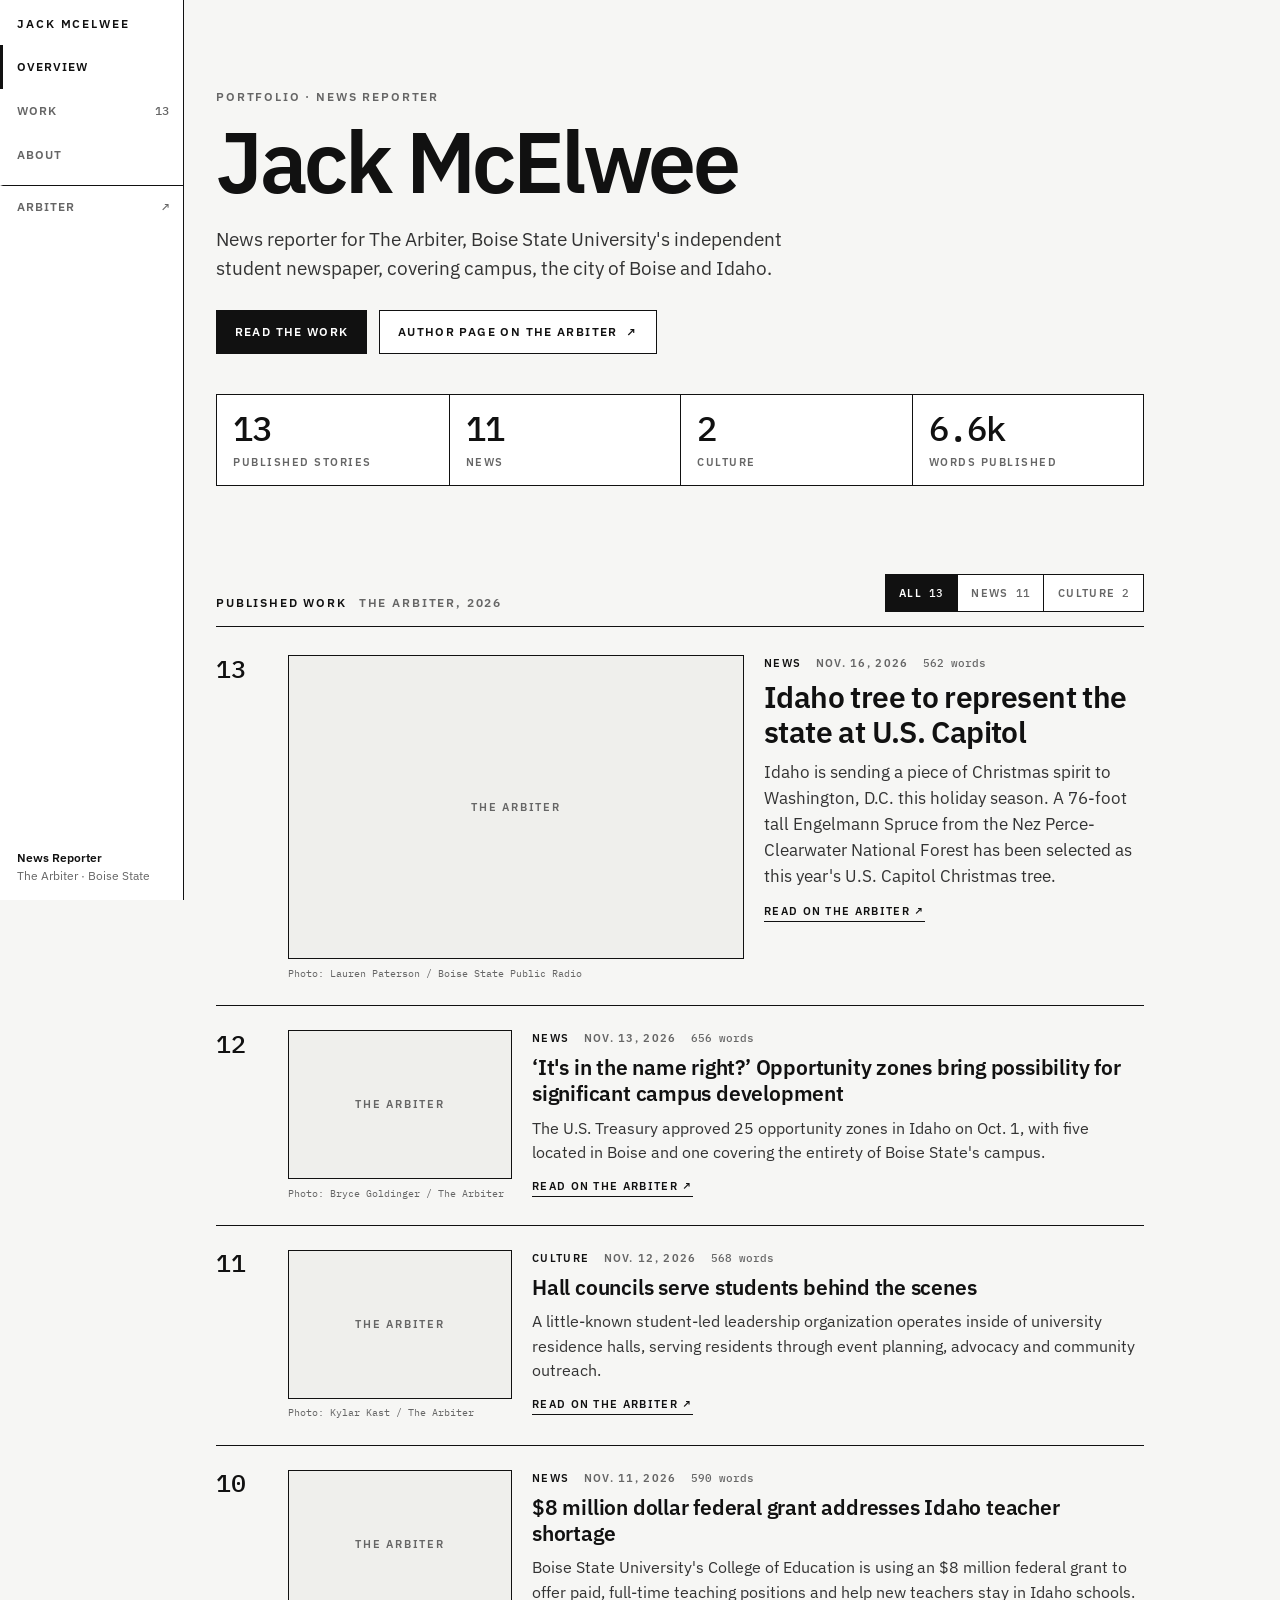
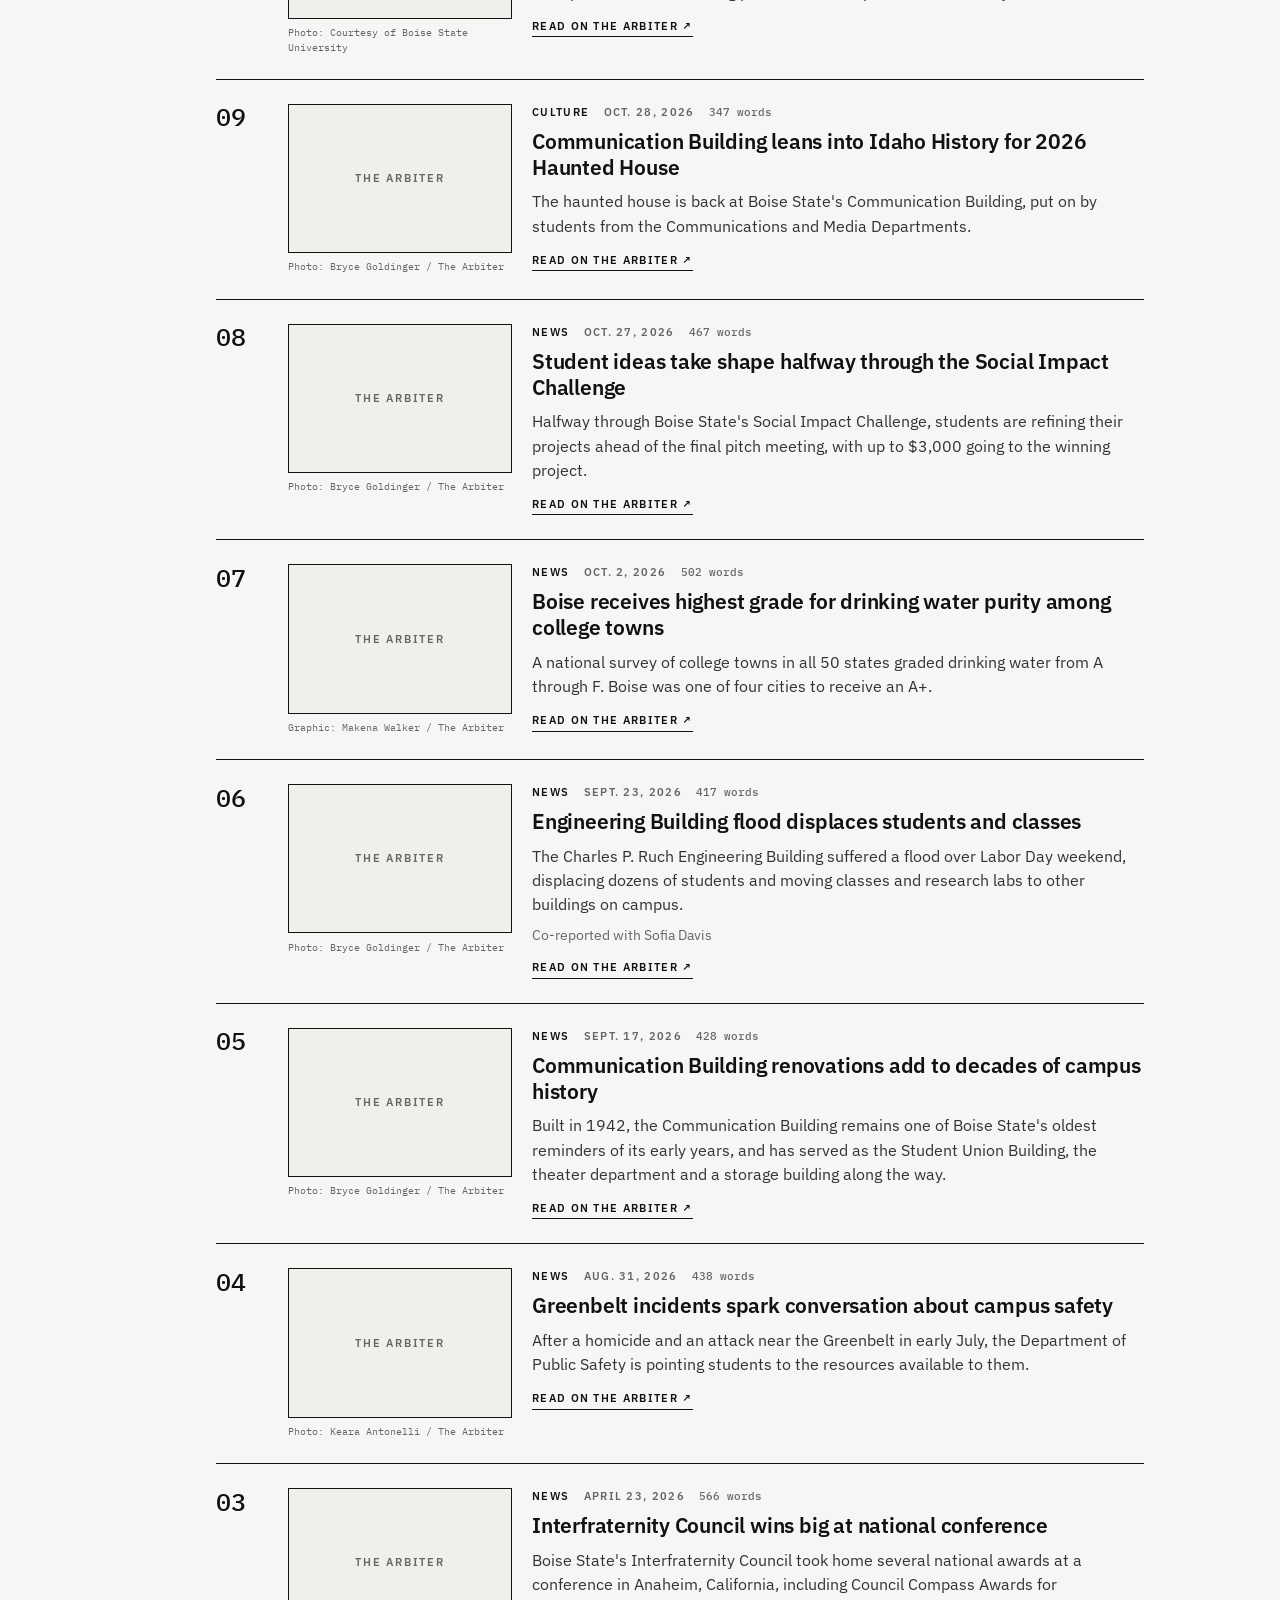
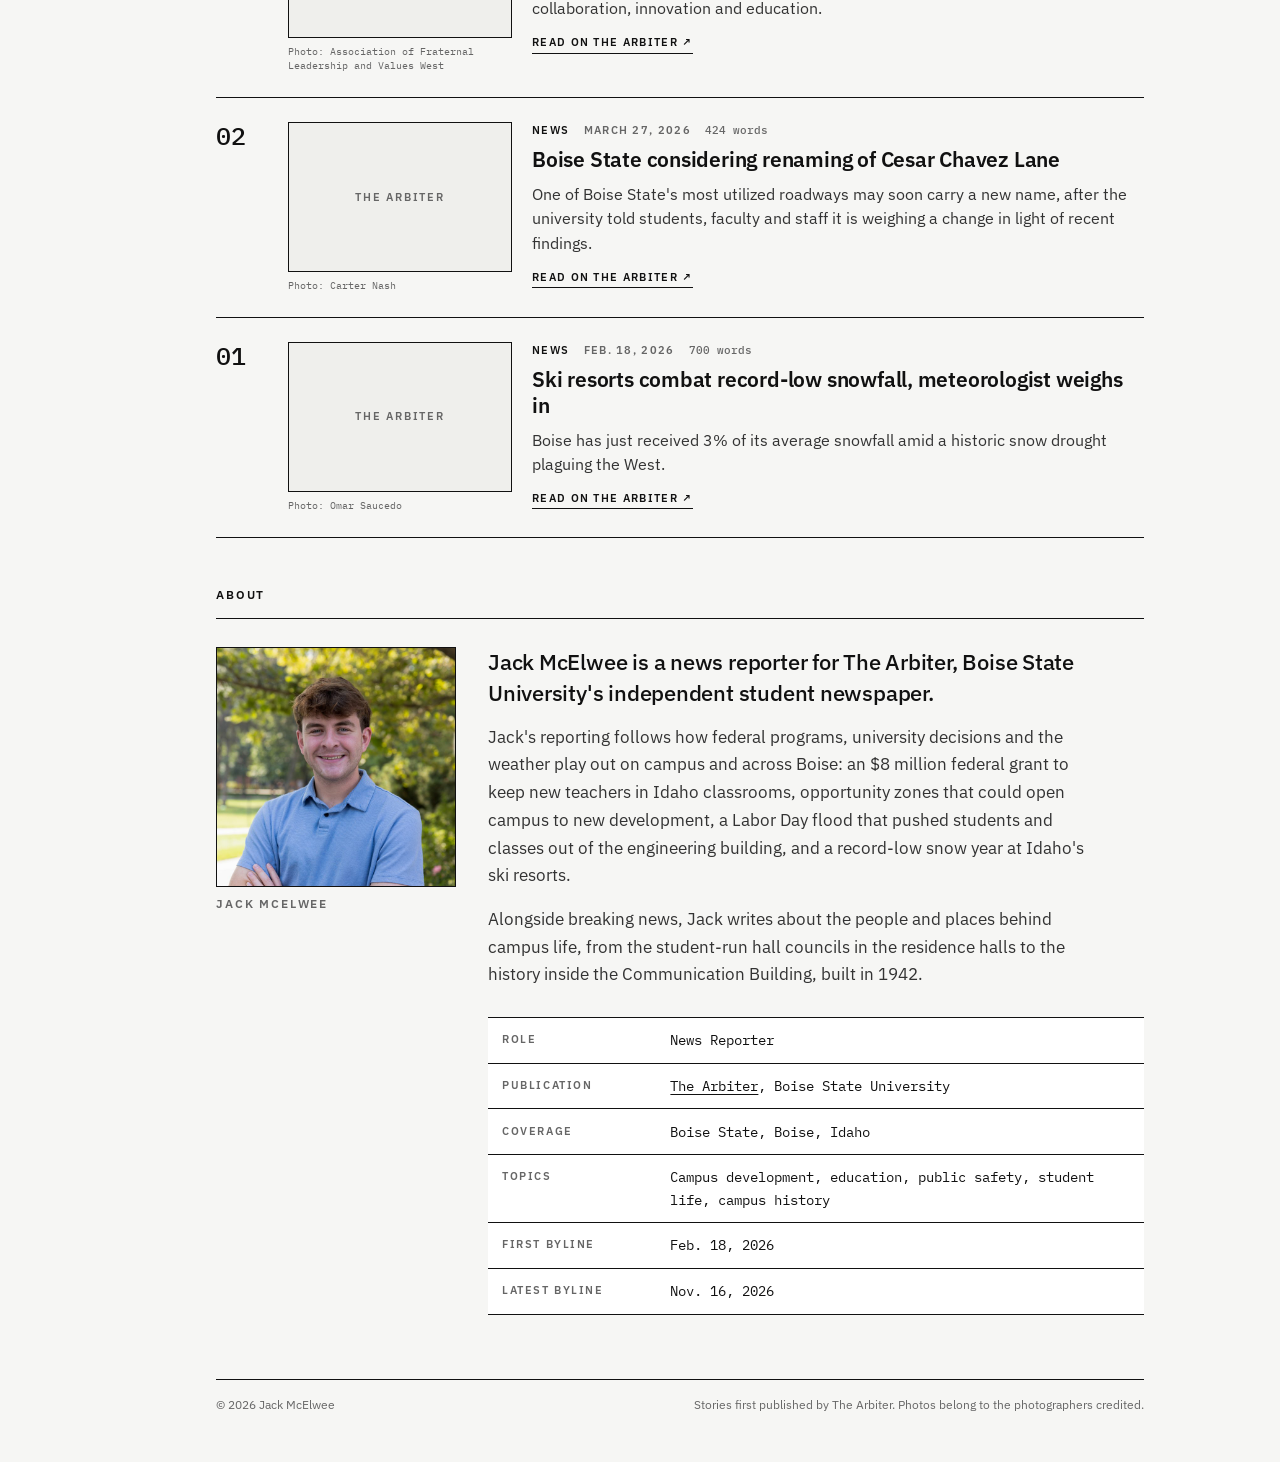
==== index.html @ 26e549e7 "Writing portfolio for Jack McElwee, styled after the budget app's Index theme" ====
<!doctype html>
<html lang="en">
  <head>
    <meta charset="utf-8" />
    <meta name="viewport" content="width=device-width, initial-scale=1, viewport-fit=cover" />
    <title>Jack McElwee · News Reporter</title>
    <meta
      name="description"
      content="Portfolio of Jack McElwee, news reporter for The Arbiter, Boise State University's independent student newspaper."
    />
    <meta name="theme-color" content="#f6f6f4" />
    <meta property="og:type" content="profile" />
    <meta property="og:title" content="Jack McElwee · News Reporter" />
    <meta
      property="og:description"
      content="Reporting on Boise State, the city of Boise and Idaho for The Arbiter."
    />
    <meta
      property="og:image"
      content="https://mrodhansen.github.io/jack-mcelwee-portfolio/assets/jack-mcelwee.jpg"
    />
    <meta name="twitter:card" content="summary" />
    <link
      rel="icon"
      href="data:image/svg+xml,%3Csvg xmlns='http://www.w3.org/2000/svg' viewBox='0 0 32 32'%3E%3Crect width='32' height='32' fill='%23111'/%3E%3Ctext x='16' y='21' font-family='monospace' font-size='13' font-weight='700' fill='%23fff' text-anchor='middle'%3EJM%3C/text%3E%3C/svg%3E"
    />
    <link rel="preconnect" href="https://fonts.googleapis.com" />
    <link rel="preconnect" href="https://fonts.gstatic.com" crossorigin />
    <link rel="preconnect" href="https://i0.wp.com" />
    <link
      href="https://fonts.googleapis.com/css2?family=IBM+Plex+Mono:wght@400;500;600&family=IBM+Plex+Sans:wght@400;500;600;700&display=swap"
      rel="stylesheet"
    />
    <style>
      :root {
        --paper: #f6f6f4;
        --surface: #ffffff;
        --surface-2: #efefec;
        --ink: #111111;
        --ink-soft: #333333;
        --muted: #666666;
        --line: #111111;
        --sans: 'IBM Plex Sans', 'Segoe UI', system-ui, sans-serif;
        --mono: 'IBM Plex Mono', ui-monospace, Menlo, monospace;
        --rail: 11.5rem;
        --phone-rail: calc(2.75rem + env(safe-area-inset-left, 0px));
        color-scheme: light;
      }

      *,
      *::before,
      *::after {
        box-sizing: border-box;
      }

      html {
        scroll-behavior: smooth;
        -webkit-text-size-adjust: 100%;
      }

      @media (prefers-reduced-motion: reduce) {
        html {
          scroll-behavior: auto;
        }
      }

      body {
        margin: 0;
        background: var(--paper);
        color: var(--ink);
        font-family: var(--sans);
        font-size: 1rem;
        line-height: 1.55;
        -webkit-font-smoothing: antialiased;
      }

      a {
        color: inherit;
      }

      img {
        display: block;
        max-width: 100%;
      }

      :focus-visible {
        outline: 2px solid var(--ink);
        outline-offset: 3px;
      }

      .sr-only {
        position: absolute;
        width: 1px;
        height: 1px;
        overflow: hidden;
        clip: rect(0 0 0 0);
        white-space: nowrap;
      }

      .skip {
        position: absolute;
        top: 0;
        left: -999px;
        z-index: 20;
        padding: 0.6rem 0.9rem;
        background: var(--ink);
        color: #fff;
        font-size: 0.72rem;
        font-weight: 600;
        letter-spacing: 0.12em;
        text-transform: uppercase;
      }

      .skip:focus {
        top: 0.5rem;
        left: 0.5rem;
      }

      /* Small uppercase captions: the Index theme's names-as-captions voice. */
      .label {
        margin: 0;
        font-size: 0.72rem;
        font-weight: 600;
        letter-spacing: 0.16em;
        text-transform: uppercase;
      }

      .muted {
        color: var(--muted);
      }

      /* Frame: white side rail with a hard rule, paper-colored page. */
      .frame {
        display: grid;
        grid-template-columns: var(--rail) minmax(0, 1fr);
        min-height: 100vh;
      }

      .rail {
        position: sticky;
        top: 0;
        display: flex;
        flex-direction: column;
        height: 100vh;
        overflow: auto;
        border-right: 1px solid var(--line);
        background: var(--surface);
        padding: 1rem 0;
      }

      .mark {
        padding: 0 0.9rem 0.8rem calc(0.9rem + 3px);
        font-size: 0.72rem;
        font-weight: 600;
        letter-spacing: 0.16em;
        line-height: 1.4;
        text-decoration: none;
        text-transform: uppercase;
      }

      .nav {
        display: flex;
        flex-direction: column;
      }

      .nav a {
        display: flex;
        align-items: center;
        justify-content: space-between;
        gap: 0.5rem;
        min-height: 2.75rem;
        border-left: 3px solid transparent;
        padding: 0 0.9rem;
        color: var(--muted);
        font-size: 0.72rem;
        font-weight: 600;
        letter-spacing: 0.08em;
        text-decoration: none;
        text-transform: uppercase;
      }

      .nav a:hover {
        color: var(--ink);
      }

      .nav a[aria-current] {
        border-left-color: var(--ink);
        color: var(--ink);
      }

      .nav .n {
        font-family: var(--mono);
        font-weight: 500;
        letter-spacing: 0;
      }

      .nav .out {
        margin-top: 0.5rem;
        border-top: 1px solid var(--line);
      }

      .rail-foot {
        margin: auto 0 0;
        padding: 0.8rem 0.9rem 0 calc(0.9rem + 3px);
        color: var(--muted);
        font-size: 0.75rem;
        line-height: 1.45;
      }

      .rail-foot strong {
        display: block;
        color: var(--ink);
        font-weight: 600;
      }

      .main {
        width: min(62rem, 100%);
        padding: 2.5rem 2rem 3rem;
      }

      /* Overview */
      .hero {
        padding-bottom: 2.5rem;
      }

      .hero h1 {
        margin: 0.9rem 0 0;
        font-size: clamp(2.9rem, 7.2vw, 5.4rem);
        font-weight: 600;
        letter-spacing: -0.04em;
        line-height: 0.95;
      }

      .lede {
        max-width: 38rem;
        margin: 1.4rem 0 0;
        color: var(--ink-soft);
        font-size: 1.2rem;
        line-height: 1.5;
      }

      .actions {
        display: flex;
        flex-wrap: wrap;
        gap: 0.75rem;
        margin-top: 1.75rem;
      }

      .btn {
        display: inline-flex;
        align-items: center;
        gap: 0.5rem;
        min-height: 2.75rem;
        border: 1px solid var(--ink);
        background: var(--surface);
        padding: 0 1.1rem;
        font-size: 0.72rem;
        font-weight: 600;
        letter-spacing: 0.12em;
        text-decoration: none;
        text-transform: uppercase;
      }

      .btn:hover {
        background: var(--ink);
        color: #fff;
      }

      .btn-solid {
        background: var(--ink);
        color: #fff;
      }

      .btn-solid:hover {
        background: var(--ink-soft);
      }

      /* Numbers first, names as captions. */
      .stats {
        display: grid;
        grid-template-columns: repeat(4, minmax(0, 1fr));
        margin: 2.5rem 0 0;
        border: 1px solid var(--line);
        background: var(--surface);
      }

      .stat {
        display: flex;
        flex-direction: column-reverse;
        justify-content: flex-end;
        border-left: 1px solid var(--line);
        padding: 1rem 1rem 0.9rem;
      }

      .stat:first-child {
        border-left: 0;
      }

      .stat dd {
        margin: 0;
        font-family: var(--mono);
        font-size: 2.1rem;
        font-weight: 500;
        letter-spacing: -0.02em;
        line-height: 1.1;
      }

      .stat dt {
        margin-top: 0.35rem;
        color: var(--muted);
        font-size: 0.68rem;
        font-weight: 600;
        letter-spacing: 0.14em;
        text-transform: uppercase;
      }

      /* Sections */
      .section {
        padding-top: 3rem;
        scroll-margin-top: 1rem;
      }

      .section-head {
        display: flex;
        flex-wrap: wrap;
        align-items: flex-end;
        justify-content: space-between;
        gap: 1rem;
        border-bottom: 1px solid var(--line);
        padding-bottom: 0.9rem;
      }

      .section-head h2 {
        display: flex;
        align-items: baseline;
        gap: 0.75rem;
        margin: 0;
      }

      .section-head .big {
        font-family: var(--mono);
        font-size: 1.55rem;
        font-weight: 500;
        letter-spacing: -0.02em;
        line-height: 1;
      }

      .filters {
        display: flex;
        border: 1px solid var(--line);
        background: var(--surface);
      }

      .filters button {
        display: inline-flex;
        align-items: center;
        gap: 0.45rem;
        min-height: 2.25rem;
        border: 0;
        border-left: 1px solid var(--line);
        background: transparent;
        color: var(--muted);
        cursor: pointer;
        padding: 0 0.85rem;
        font: inherit;
        font-size: 0.68rem;
        font-weight: 600;
        letter-spacing: 0.12em;
        text-transform: uppercase;
      }

      .filters button:first-child {
        border-left: 0;
      }

      .filters button:hover {
        color: var(--ink);
      }

      .filters button[aria-pressed='true'] {
        background: var(--ink);
        color: #fff;
      }

      .filters .n {
        font-family: var(--mono);
        font-weight: 500;
        letter-spacing: 0;
      }

      /* Stories */
      .stories {
        margin: 0;
        padding: 0;
        list-style: none;
      }

      .story {
        position: relative;
        display: grid;
        grid-template-columns: 3.25rem 14rem minmax(0, 1fr);
        gap: 1.25rem;
        border-bottom: 1px solid var(--line);
        padding: 1.5rem 0;
      }

      .story[hidden] {
        display: none;
      }

      .story:has(a:focus-visible) {
        outline: 2px solid var(--ink);
        outline-offset: 4px;
      }

      .story-no {
        padding-top: 0.1rem;
        font-family: var(--mono);
        font-size: 1.55rem;
        font-weight: 500;
        letter-spacing: -0.02em;
        line-height: 1;
      }

      .story-media {
        margin: 0;
      }

      .story-img {
        position: relative;
        aspect-ratio: 3 / 2;
        overflow: hidden;
        border: 1px solid var(--line);
        background: var(--surface-2);
      }

      .story-img img {
        width: 100%;
        height: 100%;
        object-fit: cover;
        filter: grayscale(1);
        transition: filter 0.25s ease;
      }

      .story:hover .story-img img,
      .story:focus-within .story-img img {
        filter: none;
      }

      @media (hover: none) {
        .story-img img {
          filter: none;
        }
      }

      .story-img.broken img {
        display: none;
      }

      .story-img.broken::after {
        content: 'The Arbiter';
        position: absolute;
        inset: 0;
        display: grid;
        place-items: center;
        color: var(--muted);
        font-size: 0.68rem;
        font-weight: 600;
        letter-spacing: 0.16em;
        text-transform: uppercase;
      }

      .credit {
        margin-top: 0.45rem;
        color: var(--muted);
        font-family: var(--mono);
        font-size: 0.64rem;
        line-height: 1.4;
      }

      .meta {
        display: flex;
        flex-wrap: wrap;
        gap: 0.3rem 0.9rem;
        margin: 0;
        color: var(--muted);
        font-size: 0.68rem;
        font-weight: 600;
        letter-spacing: 0.12em;
        text-transform: uppercase;
      }

      .meta .sec {
        color: var(--ink);
      }

      .meta .words {
        font-family: var(--mono);
        font-weight: 500;
        letter-spacing: 0;
        text-transform: none;
      }

      .story h3 {
        margin: 0.5rem 0 0;
        font-size: 1.3rem;
        font-weight: 600;
        letter-spacing: -0.01em;
        line-height: 1.25;
      }

      .story h3 a {
        text-decoration: none;
      }

      .story h3 a:focus-visible {
        outline: none;
      }

      /* The headline link covers the whole row so the full story is clickable. */
      .story h3 a::after {
        content: '';
        position: absolute;
        inset: 0;
      }

      .story:hover h3 a {
        text-decoration: underline;
        text-decoration-thickness: 1px;
        text-underline-offset: 0.18em;
      }

      .dek {
        margin: 0.55rem 0 0;
        color: var(--ink-soft);
        font-size: 0.98rem;
        line-height: 1.55;
      }

      .with {
        margin: 0.5rem 0 0;
        color: var(--muted);
        font-size: 0.85rem;
      }

      .cta {
        display: inline-block;
        margin-top: 0.85rem;
        border-bottom: 1px solid var(--ink);
        padding-bottom: 0.1rem;
        font-size: 0.68rem;
        font-weight: 600;
        letter-spacing: 0.12em;
        text-transform: uppercase;
      }

      .story.lead {
        grid-template-columns: 3.25rem minmax(0, 1.2fr) minmax(0, 1fr);
        padding-top: 1.75rem;
      }

      .story.lead h3 {
        font-size: 1.9rem;
        letter-spacing: -0.02em;
        line-height: 1.15;
      }

      .story.lead .dek {
        font-size: 1.05rem;
      }

      /* About */
      .about {
        display: grid;
        grid-template-columns: 15rem minmax(0, 1fr);
        gap: 2rem;
        padding-top: 1.75rem;
      }

      .portrait {
        align-self: start;
        margin: 0;
      }

      .portrait img {
        width: 100%;
        height: auto;
        aspect-ratio: 1;
        object-fit: cover;
        border: 1px solid var(--line);
        background: var(--surface-2);
      }

      .portrait figcaption {
        margin-top: 0.5rem;
      }

      .bio p {
        max-width: 38rem;
        margin: 0 0 1rem;
        color: var(--ink-soft);
        font-size: 1.05rem;
        line-height: 1.65;
      }

      .bio p:first-child {
        color: var(--ink);
        font-size: 1.35rem;
        font-weight: 500;
        letter-spacing: -0.01em;
        line-height: 1.4;
      }

      .facts {
        margin: 1.75rem 0 0;
        border-top: 1px solid var(--line);
        background: var(--surface);
      }

      .facts div {
        display: grid;
        grid-template-columns: 9.5rem minmax(0, 1fr);
        gap: 1rem;
        border-bottom: 1px solid var(--line);
        padding: 0.7rem 0.9rem;
      }

      .facts dt {
        color: var(--muted);
        font-size: 0.68rem;
        font-weight: 600;
        letter-spacing: 0.14em;
        line-height: 1.9;
        text-transform: uppercase;
      }

      .facts dd {
        margin: 0;
        font-family: var(--mono);
        font-size: 0.9rem;
      }

      .facts a {
        text-underline-offset: 0.18em;
      }

      .foot {
        display: flex;
        flex-wrap: wrap;
        justify-content: space-between;
        gap: 0.5rem 1.5rem;
        margin-top: 4rem;
        border-top: 1px solid var(--line);
        padding-top: 1rem;
        color: var(--muted);
        font-size: 0.75rem;
      }

      .foot p {
        margin: 0;
      }

      @media (max-width: 1023px) and (min-width: 768px) {
        .story {
          grid-template-columns: 2.75rem 11rem minmax(0, 1fr);
        }

        .story.lead {
          grid-template-columns: 2.75rem minmax(0, 1fr) minmax(0, 1fr);
        }

        .story.lead h3 {
          font-size: 1.55rem;
        }

        .about {
          grid-template-columns: 12rem minmax(0, 1fr);
        }
      }

      /* Phone: the rail becomes a thin fixed strip with sideways tabs. */
      @media (max-width: 767px) {
        .frame {
          display: block;
        }

        .rail {
          position: fixed;
          top: 0;
          bottom: 0;
          left: 0;
          z-index: 10;
          width: var(--phone-rail);
          height: auto;
          padding: env(safe-area-inset-top, 0px) 0 0 env(safe-area-inset-left, 0px);
        }

        .mark,
        .rail-foot,
        .nav .n {
          display: none;
        }

        .nav {
          height: 100%;
        }

        .nav a {
          flex: 1;
          justify-content: center;
          min-height: 0;
          border-left: 0;
          padding: 0;
          font-size: 0.62rem;
          letter-spacing: 0.12em;
          writing-mode: vertical-rl;
        }

        .nav a[aria-current] {
          background: var(--ink);
          color: #fff;
        }

        .nav .out {
          margin-top: 0;
        }

        .main {
          width: auto;
          margin-left: var(--phone-rail);
          padding: 1.5rem 1rem 2.5rem;
        }

        .lede {
          font-size: 1.08rem;
        }

        .stats {
          grid-template-columns: repeat(2, minmax(0, 1fr));
        }

        .stat:nth-child(3) {
          border-left: 0;
        }

        .stat:nth-child(n + 3) {
          border-top: 1px solid var(--line);
        }

        .stat dd {
          font-size: 1.7rem;
        }

        .story,
        .story.lead {
          grid-template-columns: 2rem minmax(0, 1fr);
          gap: 0.9rem 0.75rem;
        }

        .story-no {
          grid-row: 1 / span 2;
          font-size: 1.1rem;
        }

        .story-media,
        .story-body {
          grid-column: 2;
        }

        .story.lead h3 {
          font-size: 1.45rem;
        }

        .about {
          grid-template-columns: minmax(0, 1fr);
          gap: 1.5rem;
        }

        .portrait {
          max-width: 14rem;
        }

        .bio p:first-child {
          font-size: 1.2rem;
        }

        .facts div {
          grid-template-columns: minmax(0, 1fr);
          gap: 0.1rem;
        }
      }
    </style>
  </head>
  <body>
    <a class="skip" href="#work">Skip to stories</a>
    <div class="frame">
      <aside class="rail">
        <a class="mark" href="#top">Jack McElwee</a>
        <nav class="nav" aria-label="Sections">
          <a href="#top">Overview</a>
          <a href="#work">Work <span class="n">13</span></a>
          <a href="#about">About</a>
          <a
            class="out"
            href="https://www.arbiteronline.com/author/jackmcelwee/"
            target="_blank"
            rel="noopener"
            >Arbiter <span class="n" aria-hidden="true">↗</span></a
          >
        </nav>
        <p class="rail-foot">
          <strong>News Reporter</strong>
          The Arbiter · Boise State
        </p>
      </aside>

      <main class="main">
        <header class="hero section" id="top">
          <p class="label muted">Portfolio · News Reporter</p>
          <h1>Jack McElwee</h1>
          <p class="lede">
            News reporter for The Arbiter, Boise State University's independent student
            newspaper, covering campus, the city of Boise and Idaho.
          </p>
          <div class="actions">
            <a class="btn btn-solid" href="#work">Read the work</a>
            <a
              class="btn"
              href="https://www.arbiteronline.com/author/jackmcelwee/"
              target="_blank"
              rel="noopener"
              >Author page on The Arbiter <span aria-hidden="true">↗</span></a
            >
          </div>
          <dl class="stats">
            <div class="stat"><dt>Published stories</dt><dd>13</dd></div>
            <div class="stat"><dt>News</dt><dd>11</dd></div>
            <div class="stat"><dt>Culture</dt><dd>2</dd></div>
            <div class="stat"><dt>Words published</dt><dd>6.6k</dd></div>
          </dl>
        </header>

        <section class="section" id="work" aria-labelledby="work-title">
          <div class="section-head">
            <h2 id="work-title">
              <span class="label">Published work</span>
              <span class="label muted">The Arbiter, 2026</span>
            </h2>
            <div class="filters" role="group" aria-label="Filter stories by section">
              <button type="button" data-filter="all" aria-pressed="true">
                All <span class="n">13</span>
              </button>
              <button type="button" data-filter="news" aria-pressed="false">
                News <span class="n">11</span>
              </button>
              <button type="button" data-filter="culture" aria-pressed="false">
                Culture <span class="n">2</span>
              </button>
            </div>
          </div>
          <p class="sr-only" aria-live="polite" id="filter-status"></p>

          <ol class="stories" reversed>
            <li class="story lead" data-section="news">
              <span class="story-no" aria-hidden="true">13</span>
              <figure class="story-media">
                <div class="story-img">
                  <img
                    src="https://i0.wp.com/www.arbiteronline.com/wp-content/uploads/2026/11/Capital-Chrismas-tree-Lauren-Paterson-Boise-State-Public-Radio-Arbiter-Online.jpg?w=1400&amp;ssl=1"
                    alt="The Engelmann spruce chosen as the U.S. Capitol Christmas tree"
                    onerror="this.parentNode.classList.add('broken')"
                  />
                </div>
                <figcaption class="credit">
                  Photo: Lauren Paterson / Boise State Public Radio
                </figcaption>
              </figure>
              <div class="story-body">
                <p class="meta">
                  <span class="sec">News</span>
                  <time datetime="2026-11-16">Nov. 16, 2026</time>
                  <span class="words">562 words</span>
                </p>
                <h3>
                  <a
                    href="https://www.arbiteronline.com/2026/11/16/idaho-tree-to-represent-the-state-at-u-s-capitol/"
                    target="_blank"
                    rel="noopener"
                    >Idaho tree to represent the state at U.S. Capitol</a
                  >
                </h3>
                <p class="dek">
                  Idaho is sending a piece of Christmas spirit to Washington, D.C. this holiday
                  season. A 76-foot tall Engelmann Spruce from the Nez Perce-Clearwater National
                  Forest has been selected as this year's U.S. Capitol Christmas tree.
                </p>
                <span class="cta" aria-hidden="true">Read on The Arbiter ↗</span>
              </div>
            </li>

            <li class="story" data-section="news">
              <span class="story-no" aria-hidden="true">12</span>
              <figure class="story-media">
                <div class="story-img">
                  <img
                    src="https://i0.wp.com/www.arbiteronline.com/wp-content/uploads/2026/11/10-17-STOCK-BryceGoldinger-ArbiterOnline-8.jpg?w=900&amp;ssl=1"
                    alt="Albertsons Stadium, whose east parking lot is one of Boise's opportunity zones"
                    loading="lazy"
                    onerror="this.parentNode.classList.add('broken')"
                  />
                </div>
                <figcaption class="credit">Photo: Bryce Goldinger / The Arbiter</figcaption>
              </figure>
              <div class="story-body">
                <p class="meta">
                  <span class="sec">News</span>
                  <time datetime="2026-11-13">Nov. 13, 2026</time>
                  <span class="words">656 words</span>
                </p>
                <h3>
                  <a
                    href="https://www.arbiteronline.com/2026/11/13/opportunity-zones/"
                    target="_blank"
                    rel="noopener"
                    >‘It's in the name right?’ Opportunity zones bring possibility for significant
                    campus development</a
                  >
                </h3>
                <p class="dek">
                  The U.S. Treasury approved 25 opportunity zones in Idaho on Oct. 1, with five
                  located in Boise and one covering the entirety of Boise State's campus.
                </p>
                <span class="cta" aria-hidden="true">Read on The Arbiter ↗</span>
              </div>
            </li>

            <li class="story" data-section="culture">
              <span class="story-no" aria-hidden="true">11</span>
              <figure class="story-media">
                <div class="story-img">
                  <img
                    src="https://i0.wp.com/www.arbiteronline.com/wp-content/uploads/2026/11/Dorm-Government-Kyler-Kast-Arbiter-online.jpg?w=900&amp;ssl=1"
                    alt="Asher Almanza stands in front of Chaffee Hall"
                    loading="lazy"
                    onerror="this.parentNode.classList.add('broken')"
                  />
                </div>
                <figcaption class="credit">Photo: Kylar Kast / The Arbiter</figcaption>
              </figure>
              <div class="story-body">
                <p class="meta">
                  <span class="sec">Culture</span>
                  <time datetime="2026-11-12">Nov. 12, 2026</time>
                  <span class="words">568 words</span>
                </p>
                <h3>
                  <a
                    href="https://www.arbiteronline.com/2026/11/12/hall-councils-serve-students-behind-the-scenes/"
                    target="_blank"
                    rel="noopener"
                    >Hall councils serve students behind the scenes</a
                  >
                </h3>
                <p class="dek">
                  A little-known student-led leadership organization operates inside of university
                  residence halls, serving residents through event planning, advocacy and
                  community outreach.
                </p>
                <span class="cta" aria-hidden="true">Read on The Arbiter ↗</span>
              </div>
            </li>

            <li class="story" data-section="news">
              <span class="story-no" aria-hidden="true">10</span>
              <figure class="story-media">
                <div class="story-img">
                  <img
                    src="https://i0.wp.com/www.arbiteronline.com/wp-content/uploads/2026/11/Project-TRAILBoise-State-University-Arbiter-Online.jpg?w=900&amp;ssl=1"
                    alt="Project TRAIL at Boise State's College of Education"
                    loading="lazy"
                    onerror="this.parentNode.classList.add('broken')"
                  />
                </div>
                <figcaption class="credit">Photo: Courtesy of Boise State University</figcaption>
              </figure>
              <div class="story-body">
                <p class="meta">
                  <span class="sec">News</span>
                  <time datetime="2026-11-11">Nov. 11, 2026</time>
                  <span class="words">590 words</span>
                </p>
                <h3>
                  <a
                    href="https://www.arbiteronline.com/2026/11/11/8-million-dollar-federal-grant-addresses-idaho-teacher-shortage/"
                    target="_blank"
                    rel="noopener"
                    >$8 million dollar federal grant addresses Idaho teacher shortage</a
                  >
                </h3>
                <p class="dek">
                  Boise State University's College of Education is using an $8 million federal
                  grant to offer paid, full-time teaching positions and help new teachers stay in
                  Idaho schools.
                </p>
                <span class="cta" aria-hidden="true">Read on The Arbiter ↗</span>
              </div>
            </li>

            <li class="story" data-section="culture">
              <span class="story-no" aria-hidden="true">09</span>
              <figure class="story-media">
                <div class="story-img">
                  <img
                    src="https://i0.wp.com/www.arbiteronline.com/wp-content/uploads/2026/10/Comms-Building-Renovation-Bryce-Goldinger-ArbiterOnline-3.jpg?w=900&amp;ssl=1"
                    alt="The Communication Building at Boise State"
                    loading="lazy"
                    onerror="this.parentNode.classList.add('broken')"
                  />
                </div>
                <figcaption class="credit">Photo: Bryce Goldinger / The Arbiter</figcaption>
              </figure>
              <div class="story-body">
                <p class="meta">
                  <span class="sec">Culture</span>
                  <time datetime="2026-10-28">Oct. 28, 2026</time>
                  <span class="words">347 words</span>
                </p>
                <h3>
                  <a
                    href="https://www.arbiteronline.com/2026/10/28/communication-building-leans-into-idaho-history-for-2026-haunted-house/"
                    target="_blank"
                    rel="noopener"
                    >Communication Building leans into Idaho History for 2026 Haunted House</a
                  >
                </h3>
                <p class="dek">
                  The haunted house is back at Boise State's Communication Building, put on by
                  students from the Communications and Media Departments.
                </p>
                <span class="cta" aria-hidden="true">Read on The Arbiter ↗</span>
              </div>
            </li>

            <li class="story" data-section="news">
              <span class="story-no" aria-hidden="true">08</span>
              <figure class="story-media">
                <div class="story-img">
                  <img
                    src="https://i0.wp.com/www.arbiteronline.com/wp-content/uploads/2026/10/10-9-Social-Impact-Challenge-BryceGoldinger-ArbiterOnline-2.jpg?w=900&amp;ssl=1"
                    alt="Instructor Mike Stefancic teaches Social Impact Challenge participants"
                    loading="lazy"
                    onerror="this.parentNode.classList.add('broken')"
                  />
                </div>
                <figcaption class="credit">Photo: Bryce Goldinger / The Arbiter</figcaption>
              </figure>
              <div class="story-body">
                <p class="meta">
                  <span class="sec">News</span>
                  <time datetime="2026-10-27">Oct. 27, 2026</time>
                  <span class="words">467 words</span>
                </p>
                <h3>
                  <a
                    href="https://www.arbiteronline.com/2026/10/27/student-ideas-take-shape-halfway-through-social-impact-challenge/"
                    target="_blank"
                    rel="noopener"
                    >Student ideas take shape halfway through the Social Impact Challenge</a
                  >
                </h3>
                <p class="dek">
                  Halfway through Boise State's Social Impact Challenge, students are refining their
                  projects ahead of the final pitch meeting, with up to $3,000 going to the winning
                  project.
                </p>
                <span class="cta" aria-hidden="true">Read on The Arbiter ↗</span>
              </div>
            </li>

            <li class="story" data-section="news">
              <span class="story-no" aria-hidden="true">07</span>
              <figure class="story-media">
                <div class="story-img">
                  <img
                    src="https://i0.wp.com/www.arbiteronline.com/wp-content/uploads/2026/10/BoiseWater-MakenaWalker-10-26-V1.jpg?w=900&amp;ssl=1"
                    alt="Graphic showing Boise's drinking water grade"
                    loading="lazy"
                    onerror="this.parentNode.classList.add('broken')"
                  />
                </div>
                <figcaption class="credit">Graphic: Makena Walker / The Arbiter</figcaption>
              </figure>
              <div class="story-body">
                <p class="meta">
                  <span class="sec">News</span>
                  <time datetime="2026-10-02">Oct. 2, 2026</time>
                  <span class="words">502 words</span>
                </p>
                <h3>
                  <a
                    href="https://www.arbiteronline.com/2026/10/02/boise-receives-highest-grade-for-drinking-water-purity-among-college-towns/"
                    target="_blank"
                    rel="noopener"
                    >Boise receives highest grade for drinking water purity among college towns</a
                  >
                </h3>
                <p class="dek">
                  A national survey of college towns in all 50 states graded drinking water from A
                  through F. Boise was one of four cities to receive an A+.
                </p>
                <span class="cta" aria-hidden="true">Read on The Arbiter ↗</span>
              </div>
            </li>

            <li class="story" data-section="news">
              <span class="story-no" aria-hidden="true">06</span>
              <figure class="story-media">
                <div class="story-img">
                  <img
                    src="https://i0.wp.com/www.arbiteronline.com/wp-content/uploads/2026/09/09-18-Ruch-Flood-BryceGoldinger-ArbiterOnline-2.jpg?w=900&amp;ssl=1"
                    alt="Flood damage on the first floor of the Engineering Building"
                    loading="lazy"
                    onerror="this.parentNode.classList.add('broken')"
                  />
                </div>
                <figcaption class="credit">Photo: Bryce Goldinger / The Arbiter</figcaption>
              </figure>
              <div class="story-body">
                <p class="meta">
                  <span class="sec">News</span>
                  <time datetime="2026-09-23">Sept. 23, 2026</time>
                  <span class="words">417 words</span>
                </p>
                <h3>
                  <a
                    href="https://www.arbiteronline.com/2026/09/23/engineering-building-flood-displaces-students-and-classes/"
                    target="_blank"
                    rel="noopener"
                    >Engineering Building flood displaces students and classes</a
                  >
                </h3>
                <p class="dek">
                  The Charles P. Ruch Engineering Building suffered a flood over Labor Day weekend,
                  displacing dozens of students and moving classes and research labs to other
                  buildings on campus.
                </p>
                <p class="with">Co-reported with Sofia Davis</p>
                <span class="cta" aria-hidden="true">Read on The Arbiter ↗</span>
              </div>
            </li>

            <li class="story" data-section="news">
              <span class="story-no" aria-hidden="true">05</span>
              <figure class="story-media">
                <div class="story-img">
                  <img
                    src="https://i0.wp.com/www.arbiteronline.com/wp-content/uploads/2026/09/Comms-Building-Renovation-Bryce-Goldinger-ArbiterOnline.jpg?w=900&amp;ssl=1"
                    alt="The Communication Building before recent renovations"
                    loading="lazy"
                    onerror="this.parentNode.classList.add('broken')"
                  />
                </div>
                <figcaption class="credit">Photo: Bryce Goldinger / The Arbiter</figcaption>
              </figure>
              <div class="story-body">
                <p class="meta">
                  <span class="sec">News</span>
                  <time datetime="2026-09-17">Sept. 17, 2026</time>
                  <span class="words">428 words</span>
                </p>
                <h3>
                  <a
                    href="https://www.arbiteronline.com/2026/09/17/communication-building-renovations-add-to-decades-of-campus-history/"
                    target="_blank"
                    rel="noopener"
                    >Communication Building renovations add to decades of campus history</a
                  >
                </h3>
                <p class="dek">
                  Built in 1942, the Communication Building remains one of Boise State's oldest
                  reminders of its early years, and has served as the Student Union Building, the theater
                  department and a storage building along the way.
                </p>
                <span class="cta" aria-hidden="true">Read on The Arbiter ↗</span>
              </div>
            </li>

            <li class="story" data-section="news">
              <span class="story-no" aria-hidden="true">04</span>
              <figure class="story-media">
                <div class="story-img">
                  <img
                    src="https://i0.wp.com/www.arbiteronline.com/wp-content/uploads/2026/08/Greenbelt-Keara-Antonelli-Arbiter-online.jpg?w=900&amp;ssl=1"
                    alt="Students walking the Boise River Greenbelt"
                    loading="lazy"
                    onerror="this.parentNode.classList.add('broken')"
                  />
                </div>
                <figcaption class="credit">Photo: Keara Antonelli / The Arbiter</figcaption>
              </figure>
              <div class="story-body">
                <p class="meta">
                  <span class="sec">News</span>
                  <time datetime="2026-08-31">Aug. 31, 2026</time>
                  <span class="words">438 words</span>
                </p>
                <h3>
                  <a
                    href="https://www.arbiteronline.com/2026/08/31/greenbelt-incidents-spark-conversation-about-campus-safety/"
                    target="_blank"
                    rel="noopener"
                    >Greenbelt incidents spark conversation about campus safety</a
                  >
                </h3>
                <p class="dek">
                  After a homicide and an attack near the Greenbelt in early July, the Department of
                  Public Safety is pointing students to the resources available to them.
                </p>
                <span class="cta" aria-hidden="true">Read on The Arbiter ↗</span>
              </div>
            </li>

            <li class="story" data-section="news">
              <span class="story-no" aria-hidden="true">03</span>
              <figure class="story-media">
                <div class="story-img">
                  <img
                    src="https://i0.wp.com/www.arbiteronline.com/wp-content/uploads/2026/04/IFC-Via-The-Association-of-Fraternal-Leadership-and-Values-West-ONLINE-.jpg?w=900&amp;ssl=1"
                    alt="Boise State's Interfraternity Council at the national conference"
                    loading="lazy"
                    onerror="this.parentNode.classList.add('broken')"
                  />
                </div>
                <figcaption class="credit">
                  Photo: Association of Fraternal Leadership and Values West
                </figcaption>
              </figure>
              <div class="story-body">
                <p class="meta">
                  <span class="sec">News</span>
                  <time datetime="2026-04-23">April 23, 2026</time>
                  <span class="words">566 words</span>
                </p>
                <h3>
                  <a
                    href="https://www.arbiteronline.com/2026/04/23/interfraternity-council-wins-big-at-national-conference/"
                    target="_blank"
                    rel="noopener"
                    >Interfraternity Council wins big at national conference</a
                  >
                </h3>
                <p class="dek">
                  Boise State's Interfraternity Council took home several national awards at a
                  conference in Anaheim, California, including Council Compass Awards for
                  collaboration, innovation and education.
                </p>
                <span class="cta" aria-hidden="true">Read on The Arbiter ↗</span>
              </div>
            </li>

            <li class="story" data-section="news">
              <span class="story-no" aria-hidden="true">02</span>
              <figure class="story-media">
                <div class="story-img">
                  <img
                    src="https://i0.wp.com/www.arbiteronline.com/wp-content/uploads/2026/03/Ceasar-Chevaz-LaneONLINE-Carter-.jpg?w=900&amp;ssl=1"
                    alt="Cesar Chavez Lane on the Boise State campus"
                    loading="lazy"
                    onerror="this.parentNode.classList.add('broken')"
                  />
                </div>
                <figcaption class="credit">Photo: Carter Nash</figcaption>
              </figure>
              <div class="story-body">
                <p class="meta">
                  <span class="sec">News</span>
                  <time datetime="2026-03-27">March 27, 2026</time>
                  <span class="words">424 words</span>
                </p>
                <h3>
                  <a
                    href="https://www.arbiteronline.com/2026/03/27/boise-state-considering-renaming-of-cesar-chavez-lane/"
                    target="_blank"
                    rel="noopener"
                    >Boise State considering renaming of Cesar Chavez Lane</a
                  >
                </h3>
                <p class="dek">
                  One of Boise State's most utilized roadways may soon carry a new name, after the
                  university told students, faculty and staff it is weighing a change in light of
                  recent findings.
                </p>
                <span class="cta" aria-hidden="true">Read on The Arbiter ↗</span>
              </div>
            </li>

            <li class="story" data-section="news">
              <span class="story-no" aria-hidden="true">01</span>
              <figure class="story-media">
                <div class="story-img">
                  <img
                    src="https://i0.wp.com/www.arbiteronline.com/wp-content/uploads/2026/02/Snow-Omar-Saucedo-ArbiterOnline.jpg?w=900&amp;ssl=1"
                    alt="An Idaho ski area during the 2026 snow drought"
                    loading="lazy"
                    onerror="this.parentNode.classList.add('broken')"
                  />
                </div>
                <figcaption class="credit">Photo: Omar Saucedo</figcaption>
              </figure>
              <div class="story-body">
                <p class="meta">
                  <span class="sec">News</span>
                  <time datetime="2026-02-18">Feb. 18, 2026</time>
                  <span class="words">700 words</span>
                </p>
                <h3>
                  <a
                    href="https://www.arbiteronline.com/2026/02/18/ski-resorts-combat-record-low-snowfall-meteorologist-weighs-in/"
                    target="_blank"
                    rel="noopener"
                    >Ski resorts combat record-low snowfall, meteorologist weighs in</a
                  >
                </h3>
                <p class="dek">
                  Boise has just received 3% of its average snowfall amid a historic snow drought
                  plaguing the West.
                </p>
                <span class="cta" aria-hidden="true">Read on The Arbiter ↗</span>
              </div>
            </li>
          </ol>
        </section>

        <section class="section" id="about" aria-labelledby="about-title">
          <div class="section-head">
            <h2 id="about-title"><span class="label">About</span></h2>
          </div>
          <div class="about">
            <figure class="portrait">
              <img src="assets/jack-mcelwee.jpg" alt="Portrait of Jack McElwee" width="768" height="768" />
              <figcaption class="label muted">Jack McElwee</figcaption>
            </figure>
            <div>
              <div class="bio">
                <p>
                  Jack McElwee is a news reporter for The Arbiter, Boise State University's
                  independent student newspaper.
                </p>
                <p>
                  Jack's reporting follows how federal programs, university decisions and the
                  weather play out on campus and across Boise: an $8 million federal grant to keep
                  new teachers in Idaho classrooms, opportunity zones that could open campus to new
                  development, a Labor Day flood that pushed students and classes out of the
                  engineering building, and a record-low snow year at Idaho's ski resorts.
                </p>
                <p>
                  Alongside breaking news, Jack writes about the people and places behind campus
                  life, from the student-run hall councils in the residence halls to the history
                  inside the Communication Building, built in 1942.
                </p>
              </div>
              <dl class="facts">
                <div><dt>Role</dt><dd>News Reporter</dd></div>
                <div>
                  <dt>Publication</dt>
                  <dd>
                    <a href="https://www.arbiteronline.com/" target="_blank" rel="noopener"
                      >The Arbiter</a
                    >, Boise State University
                  </dd>
                </div>
                <div><dt>Coverage</dt><dd>Boise State, Boise, Idaho</dd></div>
                <div>
                  <dt>Topics</dt>
                  <dd>Campus development, education, public safety, student life, campus history</dd>
                </div>
                <div><dt>First byline</dt><dd>Feb. 18, 2026</dd></div>
                <div><dt>Latest byline</dt><dd>Nov. 16, 2026</dd></div>
              </dl>
            </div>
          </div>
        </section>

        <footer class="foot">
          <p>© 2026 Jack McElwee</p>
          <p>Stories first published by The Arbiter. Photos belong to the photographers credited.</p>
        </footer>
      </main>
    </div>

    <script>
      (function () {
        var buttons = document.querySelectorAll('[data-filter]');
        var stories = document.querySelectorAll('.story');
        var status = document.getElementById('filter-status');

        buttons.forEach(function (button) {
          button.addEventListener('click', function () {
            var filter = button.getAttribute('data-filter');
            var shown = 0;
            buttons.forEach(function (other) {
              other.setAttribute('aria-pressed', String(other === button));
            });
            stories.forEach(function (story) {
              var match = filter === 'all' || story.getAttribute('data-section') === filter;
              story.hidden = !match;
              if (match) shown += 1;
            });
            status.textContent = 'Showing ' + shown + ' stories';
          });
        });

        var links = {};
        document.querySelectorAll('.nav a[href^="#"]').forEach(function (link) {
          links[link.getAttribute('href').slice(1)] = link;
        });
        var ids = Object.keys(links);
        var sections = ids.map(function (id) {
          var section = document.getElementById(id);
          if (!section) throw new Error('Nav link #' + id + ' has no matching section');
          return section;
        });

        function markCurrent() {
          var line = window.innerHeight * 0.35;
          var current = ids[0];
          sections.forEach(function (section) {
            if (section.getBoundingClientRect().top <= line) current = section.id;
          });
          var root = document.documentElement;
          if (window.innerHeight + window.scrollY >= root.scrollHeight - 2) {
            current = ids[ids.length - 1];
          }
          ids.forEach(function (id) {
            if (id === current) links[id].setAttribute('aria-current', 'location');
            else links[id].removeAttribute('aria-current');
          });
        }

        var queued = false;
        window.addEventListener(
          'scroll',
          function () {
            if (queued) return;
            queued = true;
            requestAnimationFrame(function () {
              queued = false;
              markCurrent();
            });
          },
          { passive: true }
        );
        window.addEventListener('resize', markCurrent);
        markCurrent();
      })();
    </script>
  </body>
</html>
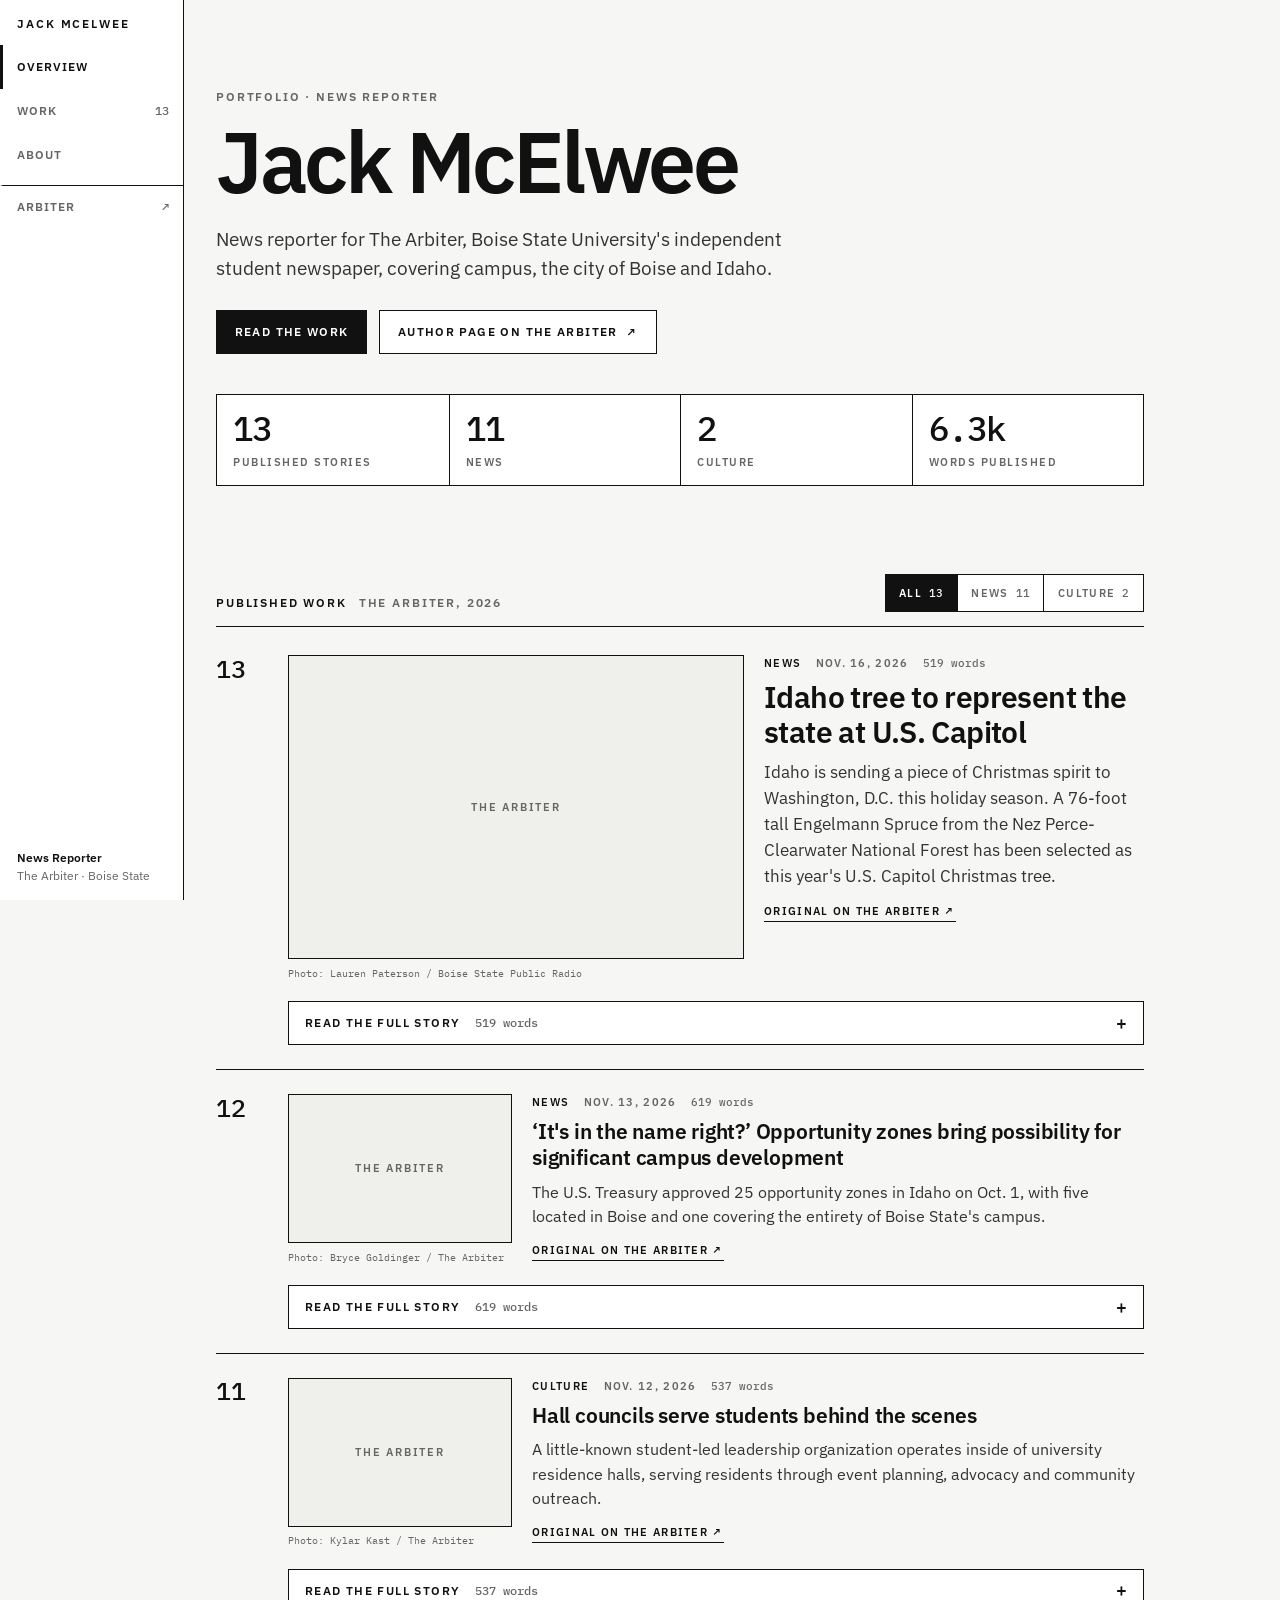
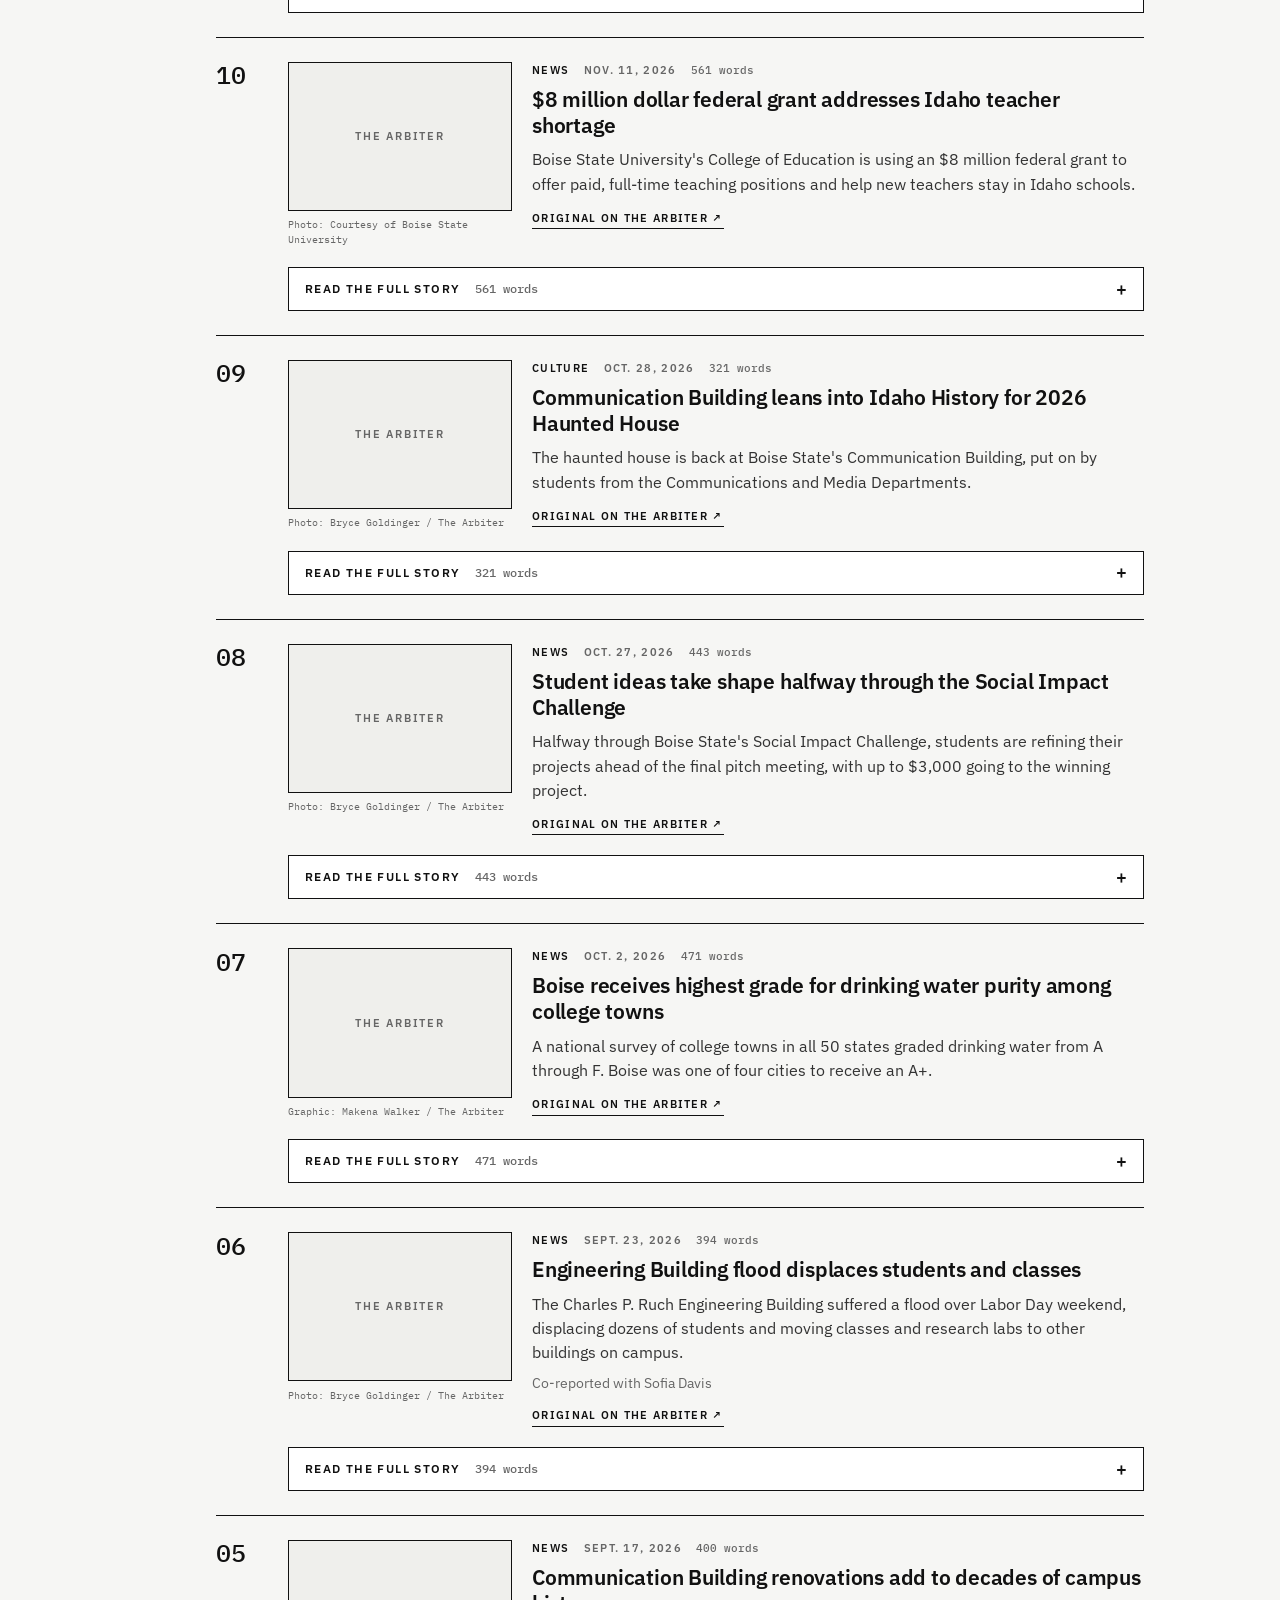
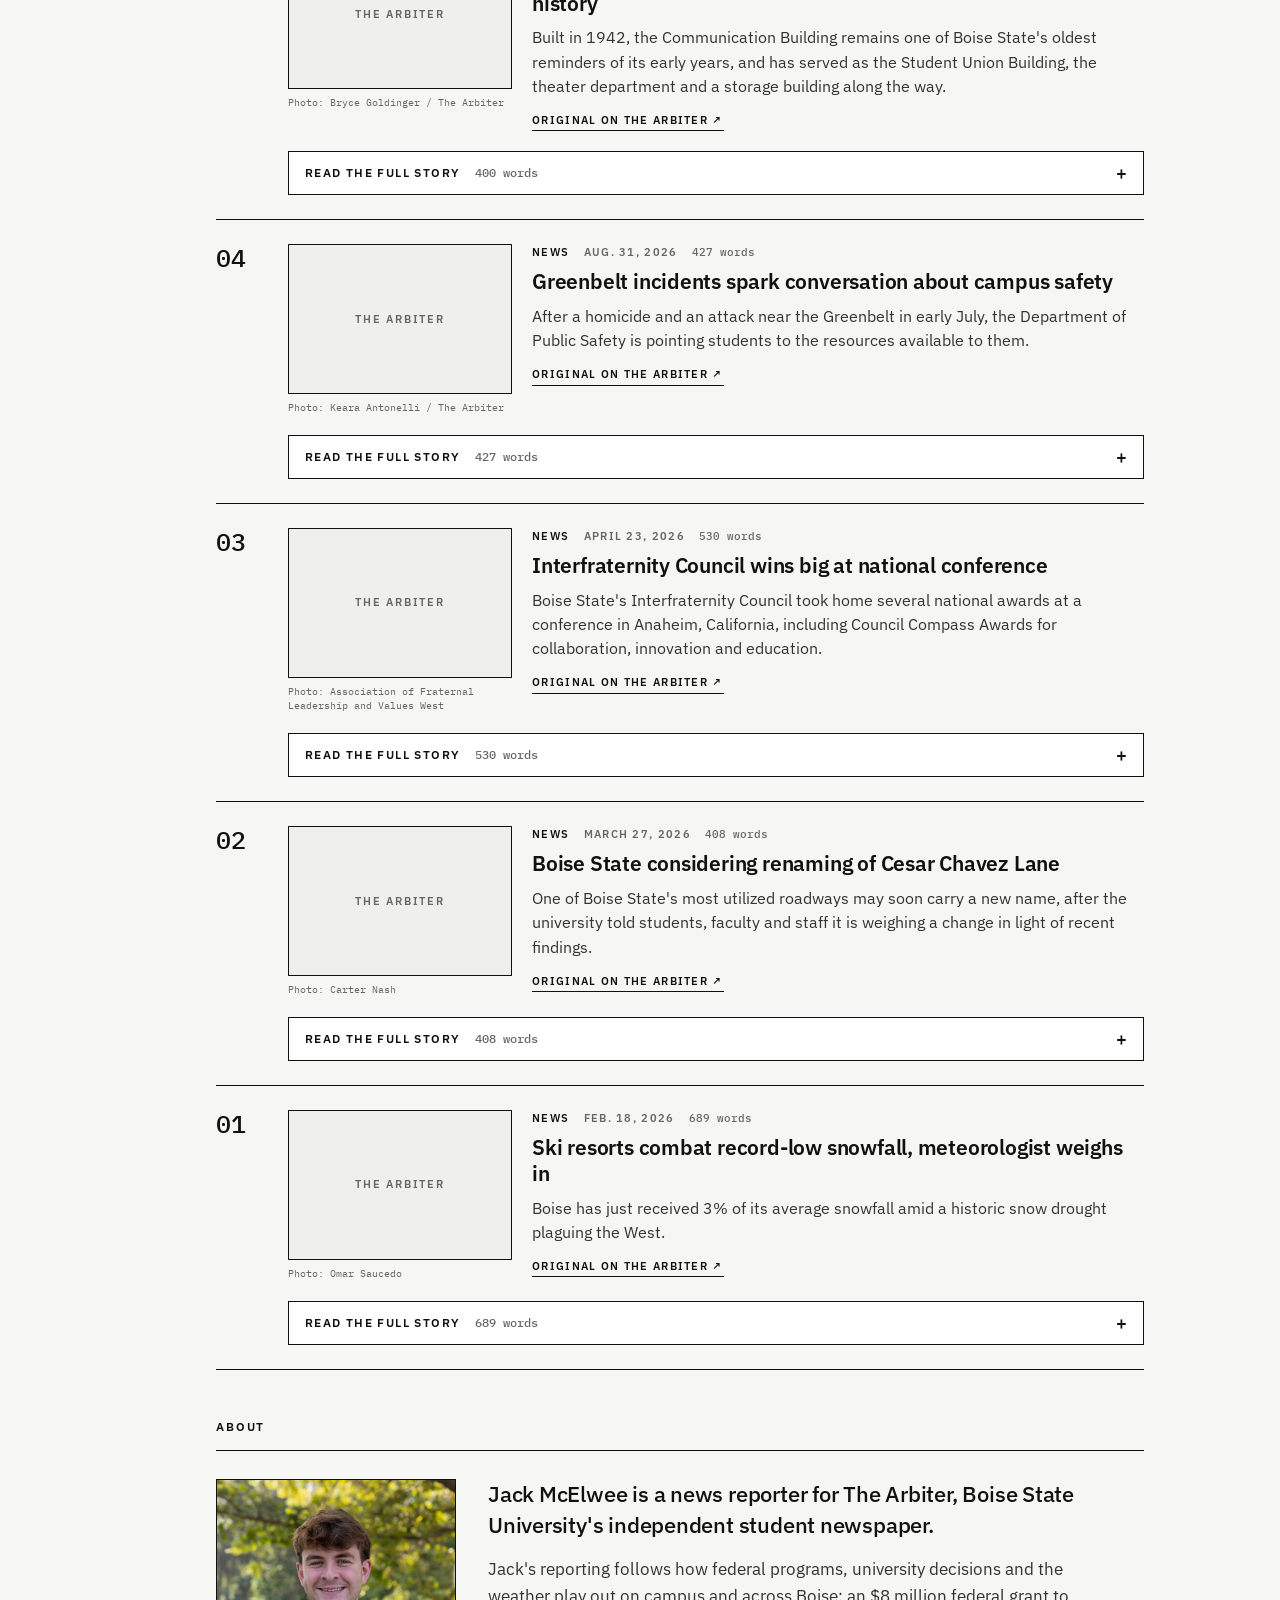
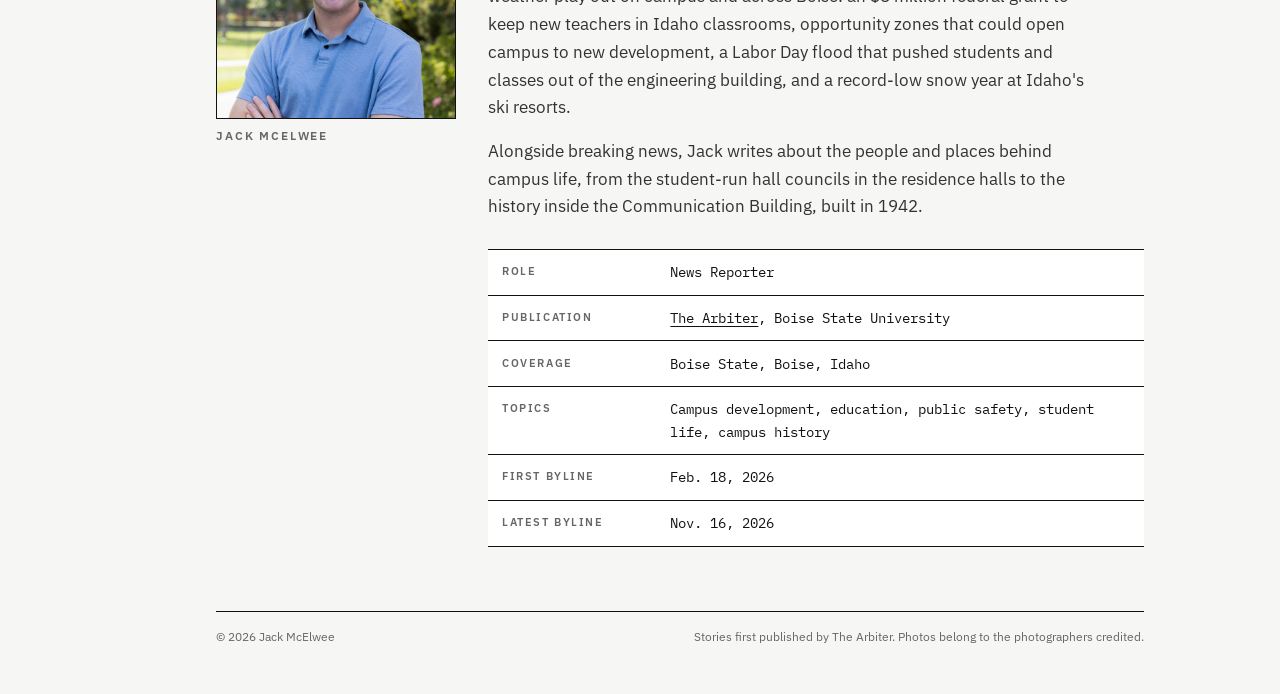
==== commit 62ba9207: "Full text of every story on the page, opened from the headline or a Read the full story bar" ====
--- a/index.html
+++ b/index.html
@@ -28,7 +28,7 @@
     <link rel="preconnect" href="https://fonts.gstatic.com" crossorigin />
     <link rel="preconnect" href="https://i0.wp.com" />
     <link
-      href="https://fonts.googleapis.com/css2?family=IBM+Plex+Mono:wght@400;500;600&family=IBM+Plex+Sans:wght@400;500;600;700&display=swap"
+      href="https://fonts.googleapis.com/css2?family=IBM+Plex+Mono:wght@400;500;600&family=IBM+Plex+Sans:wght@400;500;600;700&family=IBM+Plex+Serif:ital,wght@0,400;0,600;1,400&display=swap"
       rel="stylesheet"
     />
     <style>
@@ -42,6 +42,7 @@
         --line: #111111;
         --sans: 'IBM Plex Sans', 'Segoe UI', system-ui, sans-serif;
         --mono: 'IBM Plex Mono', ui-monospace, Menlo, monospace;
+        --serif: 'IBM Plex Serif', Georgia, serif;
         --rail: 11.5rem;
         --phone-rail: calc(2.75rem + env(safe-area-inset-left, 0px));
         color-scheme: light;
@@ -396,7 +397,7 @@
       }
 
       .story {
-        position: relative;
+        scroll-margin-top: 1rem;
         display: grid;
         grid-template-columns: 3.25rem 14rem minmax(0, 1fr);
         gap: 1.25rem;
@@ -406,11 +407,6 @@
 
       .story[hidden] {
         display: none;
-      }
-
-      .story:has(a:focus-visible) {
-        outline: 2px solid var(--ink);
-        outline-offset: 4px;
       }
 
       .story-no {
@@ -513,18 +509,7 @@
         text-decoration: none;
       }
 
-      .story h3 a:focus-visible {
-        outline: none;
-      }
-
-      /* The headline link covers the whole row so the full story is clickable. */
-      .story h3 a::after {
-        content: '';
-        position: absolute;
-        inset: 0;
-      }
-
-      .story:hover h3 a {
+      .story h3 a:hover {
         text-decoration: underline;
         text-decoration-thickness: 1px;
         text-underline-offset: 0.18em;
@@ -551,7 +536,146 @@
         font-size: 0.68rem;
         font-weight: 600;
         letter-spacing: 0.12em;
+        text-decoration: none;
         text-transform: uppercase;
+      }
+
+      .cta:hover {
+        background: var(--ink);
+        color: #fff;
+      }
+
+      /* Full text: a bar under each story that opens the whole article. */
+      .full {
+        grid-column: 2 / -1;
+      }
+
+      .full > summary {
+        display: flex;
+        align-items: center;
+        gap: 0.9rem;
+        min-height: 2.75rem;
+        border: 1px solid var(--line);
+        background: var(--surface);
+        cursor: pointer;
+        list-style: none;
+        padding: 0 1rem;
+        font-size: 0.72rem;
+        font-weight: 600;
+        letter-spacing: 0.12em;
+        text-transform: uppercase;
+      }
+
+      .full > summary::-webkit-details-marker {
+        display: none;
+      }
+
+      .full > summary::after {
+        content: '+';
+        margin-left: auto;
+        font-family: var(--mono);
+        font-size: 1.15rem;
+        font-weight: 500;
+        letter-spacing: 0;
+      }
+
+      .full[open] > summary::after {
+        content: '−';
+      }
+
+      .full > summary:hover,
+      .full[open] > summary {
+        background: var(--ink);
+        color: #fff;
+      }
+
+      .full .words {
+        color: var(--muted);
+        font-family: var(--mono);
+        font-weight: 500;
+        letter-spacing: 0;
+        text-transform: none;
+      }
+
+      .full > summary:hover .words,
+      .full[open] > summary .words {
+        color: #b5b5b5;
+      }
+
+      .full-close,
+      .full[open] .full-open {
+        display: none;
+      }
+
+      .full[open] .full-close {
+        display: inline;
+      }
+
+      .article {
+        border: 1px solid var(--line);
+        border-top: 0;
+        background: var(--surface);
+        padding: 2rem 2.25rem;
+      }
+
+      .article p {
+        max-width: 40rem;
+        margin: 0 0 1.15em;
+        color: #1d1d1d;
+        font-family: var(--serif);
+        font-size: 1.1rem;
+        line-height: 1.75;
+      }
+
+      .article a {
+        text-decoration-thickness: 1px;
+        text-underline-offset: 0.18em;
+      }
+
+      .article .byline {
+        margin-bottom: 1.6rem;
+        border-bottom: 1px solid var(--line);
+        padding-bottom: 0.9rem;
+        color: var(--muted);
+        font-family: var(--sans);
+        font-size: 0.68rem;
+        font-weight: 600;
+        letter-spacing: 0.14em;
+        line-height: 1.5;
+        text-transform: uppercase;
+      }
+
+      .article .source {
+        max-width: none;
+        margin: 2rem 0 0;
+        border-top: 1px solid var(--line);
+        padding-top: 1rem;
+        color: var(--muted);
+        font-family: var(--sans);
+        font-size: 0.85rem;
+        line-height: 1.5;
+      }
+
+      .full-done {
+        display: inline-flex;
+        align-items: center;
+        min-height: 2.75rem;
+        margin-top: 1.25rem;
+        border: 1px solid var(--ink);
+        background: var(--surface);
+        color: var(--ink);
+        cursor: pointer;
+        padding: 0 1.1rem;
+        font: inherit;
+        font-size: 0.72rem;
+        font-weight: 600;
+        letter-spacing: 0.12em;
+        text-transform: uppercase;
+      }
+
+      .full-done:hover {
+        background: var(--ink);
+        color: #fff;
       }
 
       .story.lead {
@@ -771,6 +895,19 @@
           font-size: 1.45rem;
         }
 
+        .full {
+          grid-column: 1 / -1;
+        }
+
+        .article {
+          padding: 1.4rem 1rem 1.5rem;
+        }
+
+        .article p {
+          font-size: 1.04rem;
+          line-height: 1.7;
+        }
+
         .about {
           grid-template-columns: minmax(0, 1fr);
           gap: 1.5rem;
@@ -787,6 +924,43 @@
         .facts div {
           grid-template-columns: minmax(0, 1fr);
           gap: 0.1rem;
+        }
+      }
+
+      /* Printing gives a clean clip book: every story opens in full. */
+      @media print {
+        .rail,
+        .skip,
+        .actions,
+        .filters,
+        .full > summary,
+        .full-done {
+          display: none;
+        }
+
+        .frame {
+          display: block;
+        }
+
+        .main {
+          width: auto;
+          margin: 0;
+          padding: 0;
+        }
+
+        .story-media,
+        .story-body,
+        .article p {
+          break-inside: avoid;
+        }
+
+        .article {
+          border: 0;
+          padding: 1rem 0 0;
+        }
+
+        .story-img img {
+          filter: none;
         }
       }
     </style>
@@ -836,7 +1010,7 @@
             <div class="stat"><dt>Published stories</dt><dd>13</dd></div>
             <div class="stat"><dt>News</dt><dd>11</dd></div>
             <div class="stat"><dt>Culture</dt><dd>2</dd></div>
-            <div class="stat"><dt>Words published</dt><dd>6.6k</dd></div>
+            <div class="stat"><dt>Words published</dt><dd>6.3k</dd></div>
           </dl>
         </header>
 
@@ -861,7 +1035,7 @@
           <p class="sr-only" aria-live="polite" id="filter-status"></p>
 
           <ol class="stories" reversed>
-            <li class="story lead" data-section="news">
+            <li class="story lead" id="s13" data-section="news">
               <span class="story-no" aria-hidden="true">13</span>
               <figure class="story-media">
                 <div class="story-img">
@@ -879,26 +1053,56 @@
                 <p class="meta">
                   <span class="sec">News</span>
                   <time datetime="2026-11-16">Nov. 16, 2026</time>
-                  <span class="words">562 words</span>
+                  <span class="words">519 words</span>
                 </p>
                 <h3>
-                  <a
-                    href="https://www.arbiteronline.com/2026/11/16/idaho-tree-to-represent-the-state-at-u-s-capitol/"
-                    target="_blank"
-                    rel="noopener"
-                    >Idaho tree to represent the state at U.S. Capitol</a
-                  >
+                  <a href="#s13" data-open="s13">Idaho tree to represent the state at U.S. Capitol</a>
                 </h3>
                 <p class="dek">
                   Idaho is sending a piece of Christmas spirit to Washington, D.C. this holiday
                   season. A 76-foot tall Engelmann Spruce from the Nez Perce-Clearwater National
                   Forest has been selected as this year's U.S. Capitol Christmas tree.
                 </p>
-                <span class="cta" aria-hidden="true">Read on The Arbiter ↗</span>
+                <a class="cta" href="https://www.arbiteronline.com/2026/11/16/idaho-tree-to-represent-the-state-at-u-s-capitol/" target="_blank" rel="noopener"
+                  >Original on The Arbiter <span aria-hidden="true">↗</span></a
+                >
               </div>
+              <details class="full">
+                <summary>
+                  <span class="full-open">Read the full story</span>
+                  <span class="full-close">Close the story</span>
+                  <span class="words">519 words</span>
+                </summary>
+                <div class="article">
+                  <p class="byline">By Jack McElwee · The Arbiter · Nov. 16, 2026</p>
+                  <p>Idaho is sending a piece of Christmas spirit to Washington, D.C. this holiday season.</p>
+                  <p>A 76-foot tall Engelmann Spruce from the Nez Perce-Clearwater National Forest has been selected as this year’s U.S. Capitol Christmas tree.</p>
+                  <p>The selection process took more than a year and began with U.S. Forest Service workers scouting trees in the selected forest with suitable shapes.</p>
+                  <p>“Ultimately, this tree was selected by the architect at the Capitol’s office in Washington D.C.,” Zach Peterson, staff officer with the Nez Perce-Clearwater National Forest, said. “They sent the Executive Director of Grounds and Arboretum out, and we showed him 12 trees. He liked this one.”</p>
+                  <p>The tree is set to stand in the U.S. Capitol’s West Lawn where an Idaho fourth grader will help light it during an arrival ceremony in December.</p>
+                  <p>Boise Cascade was chosen to transport the tree from Idaho to Washington, D.C. The Boise-headquartered company will transport the tree on a specially built trailer, with four drivers taking turns behind the wheel throughout the journey.</p>
+                  <p>“It didn’t take long for us to accept,” Rebecca Troescher, senior communications specialist at Boise Cascade, said. “It’s a tremendous honor to be chosen, not only to participate, but have the responsibility of getting the tree there.”</p>
+                  <p>The “People’s Tree” is a national tradition which originated in 1964 when Speaker of the House, John W. McCormack suggested a tree be planted on the Capitol grounds.</p>
+                  <p>After the original tree died in 1967 after a snowstorm, the Architect of the Capitol turned to the forest service to provide a replacement. Since then, a different national forest supplies the tree each year.</p>
+                  <p>This year’s tree is touring towns and cities across the country on its way to the nation’s capitol. Idaho stops include Twin Falls, Idaho Falls and Craters of the Moon National Monument.</p>
+                  <p>At Craters of the Moon, a live band and a Smoky the Bear mascot welcomed the tree.</p>
+                  <p>A window on the back of the tree’s trailer gave onlookers a first-hand look at the Idaho-inspired ornaments decorating the tree. Markers and ladders were also available for people to sign the banner covering the trailer.</p>
+                  <p>Among the spectators, one sentiment was consistent: Idahoans are proud the tree is coming from their state.</p>
+                  <p>“It’s a proud tradition, but to have it be on the 250th [anniversary], it’s a big deal,” said Matthew Conde, public affairs director for AAA Idaho. “Obviously they’ve chosen a different National Forest every year for the last 56 [years] so it is a big deal. We got very lucky.”</p>
+                  <p>Conde and AAA are providing emergency roadside support for the tree’s convoy as it makes its way east.</p>
+                  <p>“It’s just one of those things that when you live in Idaho, you’ve got to go see,” said Ed Millspaugh of West Yellowstone, Mont.</p>
+                  <p>This is the third time Idaho has supplied the U.S. Capitol Christmas tree, following 2003 and 2016.</p>
+                  <p>“For most of us employees, it’s once in a career opportunity,” Peterson said. “It’s just a really awesome opportunity to share a little bit about our forest and the spirit of Christmas, and share this tree with the whole country.”</p>
+                  <p class="source">
+                    First published in The Arbiter on Nov. 16, 2026.
+                    <a href="https://www.arbiteronline.com/2026/11/16/idaho-tree-to-represent-the-state-at-u-s-capitol/" target="_blank" rel="noopener">Read the original <span aria-hidden="true">↗</span></a>
+                  </p>
+                  <button type="button" class="full-done" data-close="s13">Close the story</button>
+                </div>
+              </details>
             </li>
 
-            <li class="story" data-section="news">
+            <li class="story" id="s12" data-section="news">
               <span class="story-no" aria-hidden="true">12</span>
               <figure class="story-media">
                 <div class="story-img">
@@ -915,26 +1119,59 @@
                 <p class="meta">
                   <span class="sec">News</span>
                   <time datetime="2026-11-13">Nov. 13, 2026</time>
-                  <span class="words">656 words</span>
+                  <span class="words">619 words</span>
                 </p>
                 <h3>
-                  <a
-                    href="https://www.arbiteronline.com/2026/11/13/opportunity-zones/"
-                    target="_blank"
-                    rel="noopener"
-                    >‘It's in the name right?’ Opportunity zones bring possibility for significant
-                    campus development</a
-                  >
+                  <a href="#s12" data-open="s12">‘It's in the name right?’ Opportunity zones bring possibility for significant
+                    campus development</a>
                 </h3>
                 <p class="dek">
                   The U.S. Treasury approved 25 opportunity zones in Idaho on Oct. 1, with five
                   located in Boise and one covering the entirety of Boise State's campus.
                 </p>
-                <span class="cta" aria-hidden="true">Read on The Arbiter ↗</span>
+                <a class="cta" href="https://www.arbiteronline.com/2026/11/13/opportunity-zones/" target="_blank" rel="noopener"
+                  >Original on The Arbiter <span aria-hidden="true">↗</span></a
+                >
               </div>
+              <details class="full">
+                <summary>
+                  <span class="full-open">Read the full story</span>
+                  <span class="full-close">Close the story</span>
+                  <span class="words">619 words</span>
+                </summary>
+                <div class="article">
+                  <p class="byline">By Jack McElwee · The Arbiter · Nov. 13, 2026</p>
+                  <p>Boise State may be seeing increased development thanks to a federal program designed to foster growth.</p>
+                  <p>The U.S. Treasury approved 25 opportunity zones in Idaho on Oct. 1, with five located in Boise and one covering the entirety of Boise State’s campus.</p>
+                  <p>An opportunity zone is an area where private developers qualify for federal tax benefits which incentivize development on that land.</p>
+                  <p>“This is really designed to encourage private investment in communities and areas of our city that are well positioned for growth,” Kiah Jones, Boise Mayor’s Office housing advisor said. “For Boise, we see this as a tool to really attract private investment into housing, business, commercial development, and redevelopment of underutilized properties.”</p>
+                  <p>While the city recommends the zones, it does not own the land within them.</p>
+                  <p>“The city will be involved when people come in and get permits for new development,” Jones said. “But for now, really, this is a tool to see what the market will bring to those areas.”</p>
+                  <p>One of Boise’s opportunity zones encompasses the entirety of Boise State’s campus, stretching from Broadway Avenue to Capitol Boulevard, with the Boise River serving as the northern boundary and Boise Avenue marking the southern boundary.</p>
+                  <p>Associate Vice President for Campus Operations Drew Alexander said there are no immediate plans to develop the land. However, he said the opportunity zones will be used as a tool as the university moves forward with its <a href="https://www.boisestate.edu/operations/campus-master-plan/10-year-campus-master-plan-2025-2034/#academic-and-research" target="_blank" rel="noopener">10-Year Plan</a>.</p>
+                  <p>According to the 10-Year Plan, the university will need an additional 260,000 square feet of academic space by 2033.</p>
+                  <p>“At a high level, [opportunity zones] could be a mechanism to support a lot of that,” Alexander said. “We just don’t have concrete plans or a blueprint, so to speak, of how we plan to deploy it or implement it right here in the moment.”</p>
+                  <p>The zone designation could also play a role in the potential future development of Albertson Stadium’s east parking lot.</p>
+                  <p><a href="https://www.boisestate.edu/president/blog/2026/09/25/project-announcement-from-president-hahn/" target="_blank" rel="noopener">In a letter</a> to the Boise State community titled “Project Announcement” President David W. Hahn said the university is exploring a potential development project in the east parking lot that would bring a significant economic impact to the city.</p>
+                  <p>“Potential uses could include hotel, conference, event, retail, dining, housing and parking options,” Hahn wrote. “The final mix will be shaped by feasibility, community value and the potential to generate sustainable revenue.”</p>
+                  <p>Alexander said opportunity zones would likely impact the development of this project by being a part of a potential financing plan should the project move forward.</p>
+                  <p>“If [the east parking lot project] were to move forward, that I think would very likely be a component of the financing plan for a project like that,” Alexander said. “We are still well within just a feasibility phase on that project.”</p>
+                  <p>Beyond the east parking lot project, the designation could also encourage other developments on or around campus — possibly in the form of residence halls.</p>
+                  <p>“I would look at what higher education institutions have typically done under a public-private partnership delivery method,” Alexander said. “Most frequently you see student</p>
+                  <p>housing being delivered in a public-private partnership.”</p>
+                  <p>One of these public-private partnerships was used to build Kirwan-Blanding Hall at the <a href="https://uknow.uky.edu/campus-news/uk-celebrates-opening-kirwan-blanding-hall" target="_blank" rel="noopener">University of Kentucky</a>, a four-story, 649-bed residence hall that opened in August 2026. The residence hall was made possible through an $81 million dollar partnership with real estate development firm Greystar.</p>
+                  <p>While specific development plans remain uncertain, the opportunity zones could provide new financial opportunities for future Boise developments. Alexander recommended looking at Boise State’s 10-Year Plan for future projects.</p>
+                  <p>“We’re excited for the selection and the designation that’s been made official,” Alexander said. “And looking forward to seeing how the tool can be an opportunity. It’s in the name right?”</p>
+                  <p class="source">
+                    First published in The Arbiter on Nov. 13, 2026.
+                    <a href="https://www.arbiteronline.com/2026/11/13/opportunity-zones/" target="_blank" rel="noopener">Read the original <span aria-hidden="true">↗</span></a>
+                  </p>
+                  <button type="button" class="full-done" data-close="s12">Close the story</button>
+                </div>
+              </details>
             </li>
 
-            <li class="story" data-section="culture">
+            <li class="story" id="s11" data-section="culture">
               <span class="story-no" aria-hidden="true">11</span>
               <figure class="story-media">
                 <div class="story-img">
@@ -951,26 +1188,57 @@
                 <p class="meta">
                   <span class="sec">Culture</span>
                   <time datetime="2026-11-12">Nov. 12, 2026</time>
-                  <span class="words">568 words</span>
+                  <span class="words">537 words</span>
                 </p>
                 <h3>
-                  <a
-                    href="https://www.arbiteronline.com/2026/11/12/hall-councils-serve-students-behind-the-scenes/"
-                    target="_blank"
-                    rel="noopener"
-                    >Hall councils serve students behind the scenes</a
-                  >
+                  <a href="#s11" data-open="s11">Hall councils serve students behind the scenes</a>
                 </h3>
                 <p class="dek">
                   A little-known student-led leadership organization operates inside of university
                   residence halls, serving residents through event planning, advocacy and
                   community outreach.
                 </p>
-                <span class="cta" aria-hidden="true">Read on The Arbiter ↗</span>
+                <a class="cta" href="https://www.arbiteronline.com/2026/11/12/hall-councils-serve-students-behind-the-scenes/" target="_blank" rel="noopener"
+                  >Original on The Arbiter <span aria-hidden="true">↗</span></a
+                >
               </div>
+              <details class="full">
+                <summary>
+                  <span class="full-open">Read the full story</span>
+                  <span class="full-close">Close the story</span>
+                  <span class="words">537 words</span>
+                </summary>
+                <div class="article">
+                  <p class="byline">By Jack McElwee · The Arbiter · Nov. 12, 2026</p>
+                  <p>A little-known student-led leadership organization operates inside of university residence halls.</p>
+                  <p>Hall Councils exist to serve the students living in their halls through event planning, advocating for residents, and community outreach.</p>
+                  <p>They are distinct from Resident Advisors because students organize events themselves, with limited assistance from university staff, according to Liam Szlachtowski, area director for Chaffee, Syringa and Sawtooth Halls, Honors College and Lincoln Townhomes.</p>
+                  <p>“A pretty prime example of how this is different from typical hall programming, which is done by the RA staff, is that hall councils are run by the students that are in that building,” Szlachtowski said. “Their purpose is to contribute to a positive, collaborative and engaging educational community by representing and acting upon residents’ needs and problems.”</p>
+                  <p>Currently there are five separate hall councils, each serving a different area of campus. For instance, Sawtooth Hall, Honors College, and Lincoln Townhomes make up one hall council.</p>
+                  <p>The combined hall councils benefit from a bigger budget and larger pool of people to collaborate with according to Szlachtowski.</p>
+                  <p>Another combined hall council covers Driscoll, Kaiser, Morrison, Taylor, Syringa and Chaffee Halls. Towers Hall, Osprey and University Suites and Square have their own councils due to their distance from other residence halls.</p>
+                  <p>Hall councils meet once weekly to plan events and discuss issues relating to student life.</p>
+                  <p>Asher Almanza, president of Driscoll, Kaiser, Morrison, Taylor, Syringa and Chaffee Halls, said his main responsibilities are planning future council meetings and organizing resident events.</p>
+                  <p>“The primary responsibility, actually only responsibility, is just making the next event,” Almanza said.</p>
+                  <p>While planning events may be the main responsibility, it is not the only way hall councils help students.</p>
+                  <p>Szlachtowski said hall councils were a driving force behind installing water bottle refill stations in residence halls across campus.</p>
+                  <p>“Those weren’t a thing originally in the residence halls, and so all councils across Boise State saw a need for that in the buildings,” Szlachtowski said. “And that made [its] way up into making a change happen in each one of the residence halls, which was getting us those water filter stations added.”</p>
+                  <p>Almanza, a sophomore transfer student from the University of Idaho, comes from a background of leadership, but said stepping into a role like hall council president was new for him.</p>
+                  <p>“I’ve loved the prospect of leadership. I was a part of football teams, wrestling teams in middle school. I’ve always done things like that,” Almanza said. “But as far as officially overseeing, this would be my first college-based thing.”</p>
+                  <p>One of Almanza’s goals as president is finding a balance between safety and fun for students.</p>
+                  <p>“Goal number one is always always to make sure everyone feels safe, and that isn’t just physical safety – it’s emotional safety, it’s academic safety,” Almanza said. “We’re all adults now, but that doesn’t mean that we can’t keep that priority of fun and safety.”</p>
+                  <p>Almanza also said making all students feel involved is very important.</p>
+                  <p>“You always want to ensure that you can make a very welcoming environment for everyone, and make Boise State Hall Council a good community because that’s what we’re all about,” Almanza said. “Bringing people together through these events, through these parties, and having a good time all day.”</p>
+                  <p class="source">
+                    First published in The Arbiter on Nov. 12, 2026.
+                    <a href="https://www.arbiteronline.com/2026/11/12/hall-councils-serve-students-behind-the-scenes/" target="_blank" rel="noopener">Read the original <span aria-hidden="true">↗</span></a>
+                  </p>
+                  <button type="button" class="full-done" data-close="s11">Close the story</button>
+                </div>
+              </details>
             </li>
 
-            <li class="story" data-section="news">
+            <li class="story" id="s10" data-section="news">
               <span class="story-no" aria-hidden="true">10</span>
               <figure class="story-media">
                 <div class="story-img">
@@ -987,26 +1255,57 @@
                 <p class="meta">
                   <span class="sec">News</span>
                   <time datetime="2026-11-11">Nov. 11, 2026</time>
-                  <span class="words">590 words</span>
+                  <span class="words">561 words</span>
                 </p>
                 <h3>
-                  <a
-                    href="https://www.arbiteronline.com/2026/11/11/8-million-dollar-federal-grant-addresses-idaho-teacher-shortage/"
-                    target="_blank"
-                    rel="noopener"
-                    >$8 million dollar federal grant addresses Idaho teacher shortage</a
-                  >
+                  <a href="#s10" data-open="s10">$8 million dollar federal grant addresses Idaho teacher shortage</a>
                 </h3>
                 <p class="dek">
                   Boise State University's College of Education is using an $8 million federal
                   grant to offer paid, full-time teaching positions and help new teachers stay in
                   Idaho schools.
                 </p>
-                <span class="cta" aria-hidden="true">Read on The Arbiter ↗</span>
+                <a class="cta" href="https://www.arbiteronline.com/2026/11/11/8-million-dollar-federal-grant-addresses-idaho-teacher-shortage/" target="_blank" rel="noopener"
+                  >Original on The Arbiter <span aria-hidden="true">↗</span></a
+                >
               </div>
+              <details class="full">
+                <summary>
+                  <span class="full-open">Read the full story</span>
+                  <span class="full-close">Close the story</span>
+                  <span class="words">561 words</span>
+                </summary>
+                <div class="article">
+                  <p class="byline">By Jack McElwee · The Arbiter · Nov. 11, 2026</p>
+                  <p>Boise State University’s College of Education is using an $8 million federal grant to offer paid, full-time teaching positions and help new teachers stay in Idaho schools.</p>
+                  <p>The university received the Teacher Quality Partnership grant from the U.S. Department of Education to fund Project TRAIL (Teacher Residency Academy for Induction and Leadership).</p>
+                  <p>“One of the exciting outcomes of the grant is that we’ll be working with nine rural districts to be able to place student teachers… in those districts after they graduate,” said Dr. Hannah Carter, principal investigator of Project TRAIL.</p>
+                  <p>Parma, Kuna and Caldwell are among the participating districts and they will hire graduates of Project TRAIL.</p>
+                  <p>To be considered for the initiative, student teachers must first be accepted into either the elementary, second education or special education master’s programs in the College of Education.</p>
+                  <p>Once accepted, the students must submit written and video essays to find out if they have a disposition that lends itself to teaching.</p>
+                  <p>“It’s really important in teaching to have a reflective inquiry mindset and curiosity, wanting to be coached and wanting to learn,” said Dr. Megan Lynch, the project’s co-principal investigator. “We’re also looking at a few characteristics like (if they are) from the area.”</p>
+                  <p>Student teachers typically complete a “professional year” in the final year of their master’s program. Project TRAIL will turn this usually unpaid year into a paid, full-time residency in local schools.</p>
+                  <p>The project will then help transition teachers from the professional year, into a formal teaching position.</p>
+                  <p>“If you are from the Kuna School District and that’s where you want to return to those students, that’s going to weigh heavier on that overall application,” Lynch siad.</p>
+                  <p>A key goal of the initiative is to give new teachers what Lynch calls “induction support” after graduation.</p>
+                  <p>“We call those first few years of teaching between year one to year five as your induction into teaching,” Lynch said. “If you’re left on your own, the research shows you have a greater chance of being burnt out, not having support and leaving the teaching profession.”</p>
+                  <p>Induction support reduces burnout by providing a cohort where new teachers can come together to discuss challenges they face early in their careers. They will also have opportunities to take graduate courses in areas they want to explore further.</p>
+                  <p>“The grant will provide the stipends for graduate courses that they can take together to continue to develop in those first few years of teaching,” Lynch said.</p>
+                  <p>In the three years Project TRAIL will run 75 teachers through the program in the resident, early-career as well as the mentor and teacher leader categories.</p>
+                  <p>Every year in Idaho, around 2,000 teaching vacancies must be filled, according to a <a href="https://boardofed.idaho.gov/office-of-state-board/k-12-resources/educator-effectiveness/" target="_blank" rel="noopener">2023 report</a> from the Idaho State Board of Education. Lynch hopes the more experienced graduating teachers will foster a culture in their schools that encourages more teachers to stay.</p>
+                  <p>“You don’t need to replace 2,000 teachers if they’re not leaving,” Lynch said.</p>
+                  <p>Lynch said the initiative gives the College of Education time to conduct classroom research and identify ways to better support teachers.</p>
+                  <p>“Part of this project is going to help us at the university get better at partnering with schools and partnering with teachers to identify what are the needs of first-year teachers,” Lynch said. “We’re preparing them based on what we know from scholarship, and what we know from experience.”</p>
+                  <p class="source">
+                    First published in The Arbiter on Nov. 11, 2026.
+                    <a href="https://www.arbiteronline.com/2026/11/11/8-million-dollar-federal-grant-addresses-idaho-teacher-shortage/" target="_blank" rel="noopener">Read the original <span aria-hidden="true">↗</span></a>
+                  </p>
+                  <button type="button" class="full-done" data-close="s10">Close the story</button>
+                </div>
+              </details>
             </li>
 
-            <li class="story" data-section="culture">
+            <li class="story" id="s09" data-section="culture">
               <span class="story-no" aria-hidden="true">09</span>
               <figure class="story-media">
                 <div class="story-img">
@@ -1023,25 +1322,49 @@
                 <p class="meta">
                   <span class="sec">Culture</span>
                   <time datetime="2026-10-28">Oct. 28, 2026</time>
-                  <span class="words">347 words</span>
+                  <span class="words">321 words</span>
                 </p>
                 <h3>
-                  <a
-                    href="https://www.arbiteronline.com/2026/10/28/communication-building-leans-into-idaho-history-for-2026-haunted-house/"
-                    target="_blank"
-                    rel="noopener"
-                    >Communication Building leans into Idaho History for 2026 Haunted House</a
-                  >
+                  <a href="#s09" data-open="s09">Communication Building leans into Idaho History for 2026 Haunted House</a>
                 </h3>
                 <p class="dek">
                   The haunted house is back at Boise State's Communication Building, put on by
                   students from the Communications and Media Departments.
                 </p>
-                <span class="cta" aria-hidden="true">Read on The Arbiter ↗</span>
+                <a class="cta" href="https://www.arbiteronline.com/2026/10/28/communication-building-leans-into-idaho-history-for-2026-haunted-house/" target="_blank" rel="noopener"
+                  >Original on The Arbiter <span aria-hidden="true">↗</span></a
+                >
               </div>
+              <details class="full">
+                <summary>
+                  <span class="full-open">Read the full story</span>
+                  <span class="full-close">Close the story</span>
+                  <span class="words">321 words</span>
+                </summary>
+                <div class="article">
+                  <p class="byline">By Jack McElwee · The Arbiter · Oct. 28, 2026</p>
+                  <p>The haunted house is back at Boise State’s Communication Building.</p>
+                  <p>The event is a collaborative effort between students from the Communications and Media Departments and is led by Dr. Sarah Silverman and Nathan Snyder.</p>
+                  <p>This year’s haunted house will be themed around a historic – and haunted – Idaho mining town.</p>
+                  <p>“We’re focusing on Silver City, which is a haunted ghost town in Idaho,” Silverman said. “So [the communications students] have gone out and gathered stories, and they’re going to take those stories and recreate them in the building. And then [media students are] going to help us bring it all to life with sound and lights and all the technology side of things.”</p>
+                  <p>This is the second year the Communication Building has hosted a haunted house. Silverman described last year’s rendition as an “amalgamation of different haunted places around Boise.”</p>
+                  <p>Dinah, the ghost that lives in the building according to campus urban legend, served as the tour guide for last year’s haunted house.</p>
+                  <p>When asked if Dinah would be incorporated into the tour this year, Silverman was noncommittal, but did say she thinks Dinah “will make an appearance.”</p>
+                  <p>Although it is a university production, the haunted house will feature elements similar to traditional haunted houses. There will be jump scares, actors, light and sound and fog machines, according to Silverman.</p>
+                  <p>“I would say at least PG-13,” Silverman said when asked how “scary” the haunted house would be.</p>
+                  <p>Admission is completely free, however, Silverman said the departments are accepting donations. Last year’s event drew around 300 people, and she anticipates a similar number this year.</p>
+                  <p>“I would encourage people to come,” Silverman said. “It’s a novelty and such a cool thing that we get to do this on our campus. And in order for things like this to continue happening on our campus, we have to show support.”</p>
+                  <p>The Haunted House will take place from 7-10 p.m. on Friday, Oct. 30.</p>
+                  <p class="source">
+                    First published in The Arbiter on Oct. 28, 2026.
+                    <a href="https://www.arbiteronline.com/2026/10/28/communication-building-leans-into-idaho-history-for-2026-haunted-house/" target="_blank" rel="noopener">Read the original <span aria-hidden="true">↗</span></a>
+                  </p>
+                  <button type="button" class="full-done" data-close="s09">Close the story</button>
+                </div>
+              </details>
             </li>
 
-            <li class="story" data-section="news">
+            <li class="story" id="s08" data-section="news">
               <span class="story-no" aria-hidden="true">08</span>
               <figure class="story-media">
                 <div class="story-img">
@@ -1058,26 +1381,52 @@
                 <p class="meta">
                   <span class="sec">News</span>
                   <time datetime="2026-10-27">Oct. 27, 2026</time>
-                  <span class="words">467 words</span>
+                  <span class="words">443 words</span>
                 </p>
                 <h3>
-                  <a
-                    href="https://www.arbiteronline.com/2026/10/27/student-ideas-take-shape-halfway-through-social-impact-challenge/"
-                    target="_blank"
-                    rel="noopener"
-                    >Student ideas take shape halfway through the Social Impact Challenge</a
-                  >
+                  <a href="#s08" data-open="s08">Student ideas take shape halfway through the Social Impact Challenge</a>
                 </h3>
                 <p class="dek">
                   Halfway through Boise State's Social Impact Challenge, students are refining their
                   projects ahead of the final pitch meeting, with up to $3,000 going to the winning
                   project.
                 </p>
-                <span class="cta" aria-hidden="true">Read on The Arbiter ↗</span>
+                <a class="cta" href="https://www.arbiteronline.com/2026/10/27/student-ideas-take-shape-halfway-through-social-impact-challenge/" target="_blank" rel="noopener"
+                  >Original on The Arbiter <span aria-hidden="true">↗</span></a
+                >
               </div>
+              <details class="full">
+                <summary>
+                  <span class="full-open">Read the full story</span>
+                  <span class="full-close">Close the story</span>
+                  <span class="words">443 words</span>
+                </summary>
+                <div class="article">
+                  <p class="byline">By Jack McElwee · The Arbiter · Oct. 27, 2026</p>
+                  <p>Halfway through Boise State’s Social Impact Challenge, students are refining their projects ahead of the final pitch meeting on Nov. 6.</p>
+                  <p><a href="https://www.arbiteronline.com/2026/10/02/boise-state-students-tackle-real-world-problems-through-2026-social-impact-challenge/" target="_blank" rel="noopener">As previously reported by The Arbiter</a>, the Social Impact Challenge encourages students to explore ideas addressing community problems, with the winning project receiving up to $3,000 in prize money.</p>
+                  <p>“It’s going quite well,” said Mike Stefancic, director of student success for the public service unit. “Students are really excited and they’re motivated to do these types of projects, and that’s really what the Social Impact Challenge is about – just giving them space and some support to take their ideas and incentivize them to do that.”</p>
+                  <p>Students are beginning to formulate their ideas while preparing their presentations for the final pitch.</p>
+                  <p>Senior Charlotte McNeely is working on a plan to raise awareness and support legislation that would ban anonymous social media apps such as Yik Yak from being used on school Wi-Fi.</p>
+                  <p>Although she graduates in May, McNeely hopes her project helps prevent people from becoming desensitized to rude behavior online.</p>
+                  <p>“I think that as social media and the use of technology and AI become so much more relevant in our today’s society, that people don’t necessarily always think about, ‘oh, there’s a human on the other side of my comment,’ and it hurts people,” McNeely said.” And just trying to change that mentality from thinking that it’s okay to be nasty online, kind of thing.”</p>
+                  <p>Freshman Chloe Mann is also narrowing down her focus for the project. She hopes to create an app that connects people with nonprofit food banks.</p>
+                  <p>“I’m really focusing on the shame that comes with it,” Mann said. “One of my ideas was to do an app where people could post anonymously about their struggles without feeling embarrassed about it.”</p>
+                  <p>Mann said she would need to outsource the app-building portion of her project if she wins the competition, as she does not have a background in software development.</p>
+                  <p>While students can receive academic credit for participating in the challenge, that is not the only benefit.</p>
+                  <p>“I’ve heard that from numerous other students, whether they took their idea on or not, they use this experience in job interviews, on their resume, and things like that, and had directly received feedback from employers that that stood out to them too as well,” Stefancic said.</p>
+                  <p>Stefancic hopes the students find future success through the opportunities this project opens for them.</p>
+                  <p>“I think the biggest goal is that this becomes a beginning for them,” Stefancic said. “ I want to see their ideas continue on, whether that is the [project] itself or a version of that that kind of moves on.”</p>
+                  <p class="source">
+                    First published in The Arbiter on Oct. 27, 2026.
+                    <a href="https://www.arbiteronline.com/2026/10/27/student-ideas-take-shape-halfway-through-social-impact-challenge/" target="_blank" rel="noopener">Read the original <span aria-hidden="true">↗</span></a>
+                  </p>
+                  <button type="button" class="full-done" data-close="s08">Close the story</button>
+                </div>
+              </details>
             </li>
 
-            <li class="story" data-section="news">
+            <li class="story" id="s07" data-section="news">
               <span class="story-no" aria-hidden="true">07</span>
               <figure class="story-media">
                 <div class="story-img">
@@ -1094,25 +1443,54 @@
                 <p class="meta">
                   <span class="sec">News</span>
                   <time datetime="2026-10-02">Oct. 2, 2026</time>
-                  <span class="words">502 words</span>
+                  <span class="words">471 words</span>
                 </p>
                 <h3>
-                  <a
-                    href="https://www.arbiteronline.com/2026/10/02/boise-receives-highest-grade-for-drinking-water-purity-among-college-towns/"
-                    target="_blank"
-                    rel="noopener"
-                    >Boise receives highest grade for drinking water purity among college towns</a
-                  >
+                  <a href="#s07" data-open="s07">Boise receives highest grade for drinking water purity among college towns</a>
                 </h3>
                 <p class="dek">
                   A national survey of college towns in all 50 states graded drinking water from A
                   through F. Boise was one of four cities to receive an A+.
                 </p>
-                <span class="cta" aria-hidden="true">Read on The Arbiter ↗</span>
+                <a class="cta" href="https://www.arbiteronline.com/2026/10/02/boise-receives-highest-grade-for-drinking-water-purity-among-college-towns/" target="_blank" rel="noopener"
+                  >Original on The Arbiter <span aria-hidden="true">↗</span></a
+                >
               </div>
+              <details class="full">
+                <summary>
+                  <span class="full-open">Read the full story</span>
+                  <span class="full-close">Close the story</span>
+                  <span class="words">471 words</span>
+                </summary>
+                <div class="article">
+                  <p class="byline">By Jack McElwee · The Arbiter · Oct. 2, 2026</p>
+                  <p>Boise is home to the cleanest water out of college towns by a <a href="https://shop.culligan.com/pages/college-water" target="_blank" rel="noopener">national survey</a>.</p>
+                  <p>Culligan Water conducted the survey, and analyzed publicly available water quality data from college towns in all fifty states. The cities were graded on an A through F scale, with Boise being one of four cities to receive an A+.</p>
+                  <p>Albuquerque, New Mexico, Blacksburg, Virginia, and Durham, New Hampshire were the only other cities to receive the survey’s highest score. The scores were based off the amounts of lead and forever chemicals found in the water.</p>
+                  <p>Boise’s drinking water is largely provided by the private company, Veolia, rather than directly from the city. Other major cities such as Chicago, New York and Los Angeles all receive their water from the city.</p>
+                  <p>Veolia provides drinking water throughout the Boise area and operates several treatment facilities across Boise, Eagle and Meridian.</p>
+                  <p>Madeline Wyatt, Veolia’s communications, community relations and conservation manager, attributed Boise’s high letter grade to the naturally pure water of the Boise River.</p>
+                  <p>“In this section of the river, we’re very fortunate to have really good water quality throughout the year,” Wyatt said. “That really helps the treatability through this plant.”</p>
+                  <p>About 30% of Boise’s drinking water comes from the Boise River, while the other 70% comes from wells.</p>
+                  <p>When water enters Veolia’s plant, it undergoes several stages of treatment to ensure the water is rid of contaminants, sediment, and harmful parasites.</p>
+                  <p>The water first travels through a filtration system that removes leaves and other debris. Afterwards it continues through the plant, passing through a large tank filled with grains of a material called anthracite to remove any sediment. Finally, a small dose of chlorine is injected to kill any germs or bacteria that may have survived the process.</p>
+                  <p>Veolia Production Supervisor Mark Chiaramonte said adding a small dose of chlorine is necessary.</p>
+                  <p>“It’s a requirement by the EPA to disinfect the water prior to human consumption,” Chiaramonte said. “It’s our job to ensure that this water is safe to drink, safe to do whatever you want to once it’s delivered to the system.”</p>
+                  <p>Chiaramonte said filtration helps kill cryptosporidium and giardia which are bacteria potentially fatal to infants and the elderly.</p>
+                  <p>In the winter months, Veolia delivers 20 million to 25 million gallons of water per day, but that number balloons to 95 million gallons per day during the summer.</p>
+                  <p>Wyatt encouraged Boise residents to be aware of their water usage, especially during the hotter months of the year.</p>
+                  <p>“We just encourage, as people are consuming it, to be deliberate about who you’re consuming,” Wyatt said. “We live in the high desert environment. We need to be really mindful of how much we use and how we use it.”</p>
+                  <p>From river to faucets, the processes the water goes through all contribute to Boise’s A+ water ranking.</p>
+                  <p class="source">
+                    First published in The Arbiter on Oct. 2, 2026.
+                    <a href="https://www.arbiteronline.com/2026/10/02/boise-receives-highest-grade-for-drinking-water-purity-among-college-towns/" target="_blank" rel="noopener">Read the original <span aria-hidden="true">↗</span></a>
+                  </p>
+                  <button type="button" class="full-done" data-close="s07">Close the story</button>
+                </div>
+              </details>
             </li>
 
-            <li class="story" data-section="news">
+            <li class="story" id="s06" data-section="news">
               <span class="story-no" aria-hidden="true">06</span>
               <figure class="story-media">
                 <div class="story-img">
@@ -1129,15 +1507,10 @@
                 <p class="meta">
                   <span class="sec">News</span>
                   <time datetime="2026-09-23">Sept. 23, 2026</time>
-                  <span class="words">417 words</span>
+                  <span class="words">394 words</span>
                 </p>
                 <h3>
-                  <a
-                    href="https://www.arbiteronline.com/2026/09/23/engineering-building-flood-displaces-students-and-classes/"
-                    target="_blank"
-                    rel="noopener"
-                    >Engineering Building flood displaces students and classes</a
-                  >
+                  <a href="#s06" data-open="s06">Engineering Building flood displaces students and classes</a>
                 </h3>
                 <p class="dek">
                   The Charles P. Ruch Engineering Building suffered a flood over Labor Day weekend,
@@ -1145,11 +1518,39 @@
                   buildings on campus.
                 </p>
                 <p class="with">Co-reported with Sofia Davis</p>
-                <span class="cta" aria-hidden="true">Read on The Arbiter ↗</span>
+                <a class="cta" href="https://www.arbiteronline.com/2026/09/23/engineering-building-flood-displaces-students-and-classes/" target="_blank" rel="noopener"
+                  >Original on The Arbiter <span aria-hidden="true">↗</span></a
+                >
               </div>
+              <details class="full">
+                <summary>
+                  <span class="full-open">Read the full story</span>
+                  <span class="full-close">Close the story</span>
+                  <span class="words">394 words</span>
+                </summary>
+                <div class="article">
+                  <p class="byline">By Sofia Davis and Jack McElwee · The Arbiter · Sept. 23, 2026</p>
+                  <p>The Charles P. Ruch Engineering Building suffered a flood over Labor Day weekend, displacing dozens of students.</p>
+                  <p>Classes and research labs are being temporarily relocated to other buildings on campus while the university addresses the damage.</p>
+                  <p>The flood originated from a third-floor conference room, where a sink leak in a conference room went unnoticed over the weekend, according to building staff. The west side of the building is missing trim and ceiling tiles, and personal items have been removed or placed in boxes. Fans are being used to dry the carpet, while tubes are draining standing water into trash cans.</p>
+                  <p>Sophomore Ana Alvarez said her class was moved out of the Ruch Building into a space far less conducive to learning.</p>
+                  <p>“We got moved from one of the lecture halls in the Ruch to the Spec [Special Events Center] in the Student Union Building,” Alvarez said. “It’s kind of awkward with spacing. Our professor doesn’t have a whiteboard, and he would always write on the whiteboard.”</p>
+                  <p>She explains the Special Events Center isn’t set up as a lecture hall, leaving students without desks or tables for their laptops or outlets to charge their devices.</p>
+                  <p>“It’s really hard to kind of keep that classroom dynamic going,” Alvarez said.</p>
+                  <p>The flood has not put the entire building out of commission. Most first-floor classes have been relocated to other buildings, while most classes on the upper floors remain active, despite the leak seemingly coming from the third floor.</p>
+                  <p>Senior Reece Hackett says he received two emails over the Labor Day weekend, one from the university and one from his professor, notifying him that his class has been relocated to the Education Building. Though the professor is now offering students to join the class virtually, the move is still quite challenging.</p>
+                  <p>“He’s having an issue with class participation now, because a lot of people aren’t even showing up to the zoom,” Hackett said, “The people who do attend in person have to rush over to the other side of campus because all of our other classes are in the engineering buildings, which are all grouped together on the east side of campus.”</p>
+                  <p>While the cause and full extent of the damage are still unknown according to the office of communications and marketing, an email sent to students states the building is expected to resume operations within two weeks.</p>
+                  <p class="source">
+                    First published in The Arbiter on Sept. 23, 2026.
+                    <a href="https://www.arbiteronline.com/2026/09/23/engineering-building-flood-displaces-students-and-classes/" target="_blank" rel="noopener">Read the original <span aria-hidden="true">↗</span></a>
+                  </p>
+                  <button type="button" class="full-done" data-close="s06">Close the story</button>
+                </div>
+              </details>
             </li>
 
-            <li class="story" data-section="news">
+            <li class="story" id="s05" data-section="news">
               <span class="story-no" aria-hidden="true">05</span>
               <figure class="story-media">
                 <div class="story-img">
@@ -1166,26 +1567,52 @@
                 <p class="meta">
                   <span class="sec">News</span>
                   <time datetime="2026-09-17">Sept. 17, 2026</time>
-                  <span class="words">428 words</span>
+                  <span class="words">400 words</span>
                 </p>
                 <h3>
-                  <a
-                    href="https://www.arbiteronline.com/2026/09/17/communication-building-renovations-add-to-decades-of-campus-history/"
-                    target="_blank"
-                    rel="noopener"
-                    >Communication Building renovations add to decades of campus history</a
-                  >
+                  <a href="#s05" data-open="s05">Communication Building renovations add to decades of campus history</a>
                 </h3>
                 <p class="dek">
                   Built in 1942, the Communication Building remains one of Boise State's oldest
                   reminders of its early years, and has served as the Student Union Building, the theater
                   department and a storage building along the way.
                 </p>
-                <span class="cta" aria-hidden="true">Read on The Arbiter ↗</span>
+                <a class="cta" href="https://www.arbiteronline.com/2026/09/17/communication-building-renovations-add-to-decades-of-campus-history/" target="_blank" rel="noopener"
+                  >Original on The Arbiter <span aria-hidden="true">↗</span></a
+                >
               </div>
+              <details class="full">
+                <summary>
+                  <span class="full-open">Read the full story</span>
+                  <span class="full-close">Close the story</span>
+                  <span class="words">400 words</span>
+                </summary>
+                <div class="article">
+                  <p class="byline">By Jack McElwee · The Arbiter · Sept. 17, 2026</p>
+                  <p>Built in 1942, the Communication Building remains one of Boise State’s oldest reminders of its early years.</p>
+                  <p>After operating as the Student Union Building, theater department and a storage building, the space has found its current life as the hub for the communication and media departments.</p>
+                  <p>The building recently became a part of the other various construction projects popping up around campus.</p>
+                  <p>Despite the visible construction, the project primarily focuses on exterior repairs aiming to limit moisture intrusion on the building and “includes work on the brick, mortar and siding, as well as some window replacements,” according to Janelle Smith, executive assistant of Campus Operations.</p>
+                  <p>The project is expected to be done in mid-October, and while it may look slightly different afterwards, the 80-year-old building is no stranger to facelifts.</p>
+                  <p>Built with support from the Works Project Administration, the building cost $28,000 and was originally designed to be a hub for Boise Junior College students. A 1942 Boise Junior College catalog describes the building as “on a convenient part of the campus” receiving support from the student body and the board of trustees as the “means of pleasant associations for students while not in classes.”</p>
+                  <p>“They saw this real need to have this student gathering space,” said Emily Fritchman-Mahaney, a lecturer in Boise State’s History Department. “It was really the place to be at the time.”</p>
+                  <p>In 1951, the building underwent its first major expansion, nearly doubling its space and adding a second-floor ballroom. An ornamental carving above the French doors at the north entrance still displays the date 1951.</p>
+                  <p>By 1965, Boise Junior College became a four-year institution and quickly outgrew this version of the Student Union Building.</p>
+                  <p>To meet growing demand for student recreation spaces, Boise State constructed the current Student Union Building with the former being repurposed as the “Music-Drama Building” and became known as the Subal building.</p>
+                  <p>For the next 15 years, the building largely went unused until a massive 1984 interior renovation created classrooms and offices, turning the building into what it is today.</p>
+                  <p>The building opened Jan. 23, 1985, according to previous reporting by The Arbiter, and held an open house allowing students and faculty to tour the new space.</p>
+                  <p>After the 1985 renovation, the building was renamed the Communication Building and now houses Boise State’s Department of Communication and Media.</p>
+                  <p>The current exterior renovations are another chapter in the historic building’s ever-changing history.</p>
+                  <p class="source">
+                    First published in The Arbiter on Sept. 17, 2026.
+                    <a href="https://www.arbiteronline.com/2026/09/17/communication-building-renovations-add-to-decades-of-campus-history/" target="_blank" rel="noopener">Read the original <span aria-hidden="true">↗</span></a>
+                  </p>
+                  <button type="button" class="full-done" data-close="s05">Close the story</button>
+                </div>
+              </details>
             </li>
 
-            <li class="story" data-section="news">
+            <li class="story" id="s04" data-section="news">
               <span class="story-no" aria-hidden="true">04</span>
               <figure class="story-media">
                 <div class="story-img">
@@ -1202,25 +1629,49 @@
                 <p class="meta">
                   <span class="sec">News</span>
                   <time datetime="2026-08-31">Aug. 31, 2026</time>
-                  <span class="words">438 words</span>
+                  <span class="words">427 words</span>
                 </p>
                 <h3>
-                  <a
-                    href="https://www.arbiteronline.com/2026/08/31/greenbelt-incidents-spark-conversation-about-campus-safety/"
-                    target="_blank"
-                    rel="noopener"
-                    >Greenbelt incidents spark conversation about campus safety</a
-                  >
+                  <a href="#s04" data-open="s04">Greenbelt incidents spark conversation about campus safety</a>
                 </h3>
                 <p class="dek">
                   After a homicide and an attack near the Greenbelt in early July, the Department of
                   Public Safety is pointing students to the resources available to them.
                 </p>
-                <span class="cta" aria-hidden="true">Read on The Arbiter ↗</span>
+                <a class="cta" href="https://www.arbiteronline.com/2026/08/31/greenbelt-incidents-spark-conversation-about-campus-safety/" target="_blank" rel="noopener"
+                  >Original on The Arbiter <span aria-hidden="true">↗</span></a
+                >
               </div>
+              <details class="full">
+                <summary>
+                  <span class="full-open">Read the full story</span>
+                  <span class="full-close">Close the story</span>
+                  <span class="words">427 words</span>
+                </summary>
+                <div class="article">
+                  <p class="byline">By Jack McElwee · The Arbiter · Aug. 31, 2026</p>
+                  <p>The Department of Public Safety is emphasizing the importance of resources available to students after Boise Police responded to a <a href="https://www.idahostatesman.com/news/local/crime/article316523436.html" target="_blank" rel="noopener">homicide</a> near 11th Street and Pioneer Parkway and a woman was <a href="https://www.kivitv.com/news/local-news/in-your-neighborhood/ada-county/boise-police-arrest-suspect-in-connection-with-aggravated-assault-on-greenbelt" target="_blank" rel="noopener">attacked</a> near S. Ferguson Street in early July.</p>
+                  <p>These crimes were jarring to the Boise community, however Lt. Chris Davis with Boise Police stressed Boise is “still very safe. “</p>
+                  <p>“The state of Idaho and the city of Boise are extremely safe compared to the rest of the United States,” Davis said. “The city of Boise is very safe within the state of Idaho. Idaho has a very low crime rate [and] the city of Boise has a very low crime rate.”</p>
+                  <p>Junior mechanical engineering student Granite Stephens agreed too. “I feel pretty safe on the Greenbelt,” Stephens said. “I have not had any bad experiences.”</p>
+                  <p>Neither crime took place on campus and the Greenbelt is considered safe according to both Boise State officials and Boise Police. The safety of the Greenbelt on campus is bolstered with blue light phones, lights and security cameras.</p>
+                  <p>“We do have a fairly safe stretch of greenbelt,” said Tana Monroe, associate vice president of the Department of Public Safety. “It’s well lit. It has the blue light phones where people can push the buttons and get a hold of 911 dispatch and our security officers, our public safety office.”</p>
+                  <p>Boise State also utilizes a mobile app called <a href="https://www.boisestate.edu/publicsafety-security/home/rave-guardian/" target="_blank" rel="noopener">Rave Guardian</a>, allowing users to contact emergency services and communicate with university dispatchers. The app essentially acts as a direct hotline to campus security or police.</p>
+                  <p>“So what you can do is you can text our dispatchers, you can immediately call 911,” said Monroe. “It also at that time sends the GPS coordinates of where the phone is, and so we can call the person and then immediately dispatch police and security to their location.”</p>
+                  <p>The app also contains a safety timer function for additional security. The timer can be set for any length of time and if not deactivated, will automatically alert either a set emergency contact, or campus security.</p>
+                  <p>Lt. Davis also encouraged students to have access to the app.</p>
+                  <p>“Everybody on campus should download Rave Guardian and have it on their phone,” Davis said. “There’s a ton of different resources on there.”</p>
+                  <p>As for what students can do to keep safe, both Monroe and Lt. Davis emphasized staying aware of your surroundings as a key way to stay safe. They both recommended removing earbuds or any distractions and for students to be aware of their surroundings when using the Greenbelt.</p>
+                  <p class="source">
+                    First published in The Arbiter on Aug. 31, 2026.
+                    <a href="https://www.arbiteronline.com/2026/08/31/greenbelt-incidents-spark-conversation-about-campus-safety/" target="_blank" rel="noopener">Read the original <span aria-hidden="true">↗</span></a>
+                  </p>
+                  <button type="button" class="full-done" data-close="s04">Close the story</button>
+                </div>
+              </details>
             </li>
 
-            <li class="story" data-section="news">
+            <li class="story" id="s03" data-section="news">
               <span class="story-no" aria-hidden="true">03</span>
               <figure class="story-media">
                 <div class="story-img">
@@ -1239,26 +1690,56 @@
                 <p class="meta">
                   <span class="sec">News</span>
                   <time datetime="2026-04-23">April 23, 2026</time>
-                  <span class="words">566 words</span>
+                  <span class="words">530 words</span>
                 </p>
                 <h3>
-                  <a
-                    href="https://www.arbiteronline.com/2026/04/23/interfraternity-council-wins-big-at-national-conference/"
-                    target="_blank"
-                    rel="noopener"
-                    >Interfraternity Council wins big at national conference</a
-                  >
+                  <a href="#s03" data-open="s03">Interfraternity Council wins big at national conference</a>
                 </h3>
                 <p class="dek">
                   Boise State's Interfraternity Council took home several national awards at a
                   conference in Anaheim, California, including Council Compass Awards for
                   collaboration, innovation and education.
                 </p>
-                <span class="cta" aria-hidden="true">Read on The Arbiter ↗</span>
+                <a class="cta" href="https://www.arbiteronline.com/2026/04/23/interfraternity-council-wins-big-at-national-conference/" target="_blank" rel="noopener"
+                  >Original on The Arbiter <span aria-hidden="true">↗</span></a
+                >
               </div>
+              <details class="full">
+                <summary>
+                  <span class="full-open">Read the full story</span>
+                  <span class="full-close">Close the story</span>
+                  <span class="words">530 words</span>
+                </summary>
+                <div class="article">
+                  <p class="byline">By Jack McElwee · The Arbiter · April 23, 2026</p>
+                  <p>Boise State’s Interfraternity Council (IFC) is being featured at the national level.</p>
+                  <p>Members of the council recently attended a conference in Anaheim, California, where they took home several prestigious national awards.</p>
+                  <p>The group won Council Compass Awards for Collaboration, Innovation, Education and Accountability, as well as the Dr. Will Keim Change Making Experience Award.</p>
+                  <p>“The stuff that we’re actively doing … is unseen at a national level, no other university is accomplishing it, and no other university is accomplishing these things in the little bit of time that we have,” said Dominic Mancini, president of Boise State’s Interfraternity Council.</p>
+                  <p>Mancini received the Marilyn Fordham Undergraduate Award for his work as IFC’s Chief Justice Officer, the position he held before becoming president. The award is <a href="https://aflv.org/individual-awards" target="_blank" rel="noopener">given to a council member</a> who has made a significant systemic change in their fraternal program.</p>
+                  <p>Boise State’s sudden surge in awards was unexpected, as the school has historically never taken home an award, according to Mancini.</p>
+                  <p>“We basically ran that conference, in a way. Everyone knew Boise State,” Mancini said.</p>
+                  <p>Dustin Fisher, IFC’s Chief Public Relations Officer, also attended the conference, describing the council’s wins as “incredible” for the university.</p>
+                  <p>“It’s really awesome to show a little presence of ‘Blue Turf thinking’ [on a national level],” Fisher said.</p>
+                  <p>This recognition is no coincidence. Before he was elected president, Mancini served as IFC’s Chief Justice Officer and said he pushed that position to the next level.</p>
+                  <p>“Around two years [ago], when I stepped into the role, [previous leadership] did absolutely nothing with it. They just threw it on their LinkedIn,” Mancini said. “I knew that I needed to change that.”</p>
+                  <p>After he stepped into the position, he began setting up meetings with university administrators to ask how he could best hold chapters accountable and improve relationships between IFC, the Dean of Students and local law enforcement.</p>
+                  <p>During his time as Chief Justice Officer, Mancini restructured the judicial process and changed over 200 bylaws while also building a strong relationship with the Dean of Students’ office. This allowed the IFC judicial system to deal with cases that in the past had been taken care of by either local law enforcement or the Dean of Students’ office.</p>
+                  <p>Mancini has spearheaded a push to increase visibility for Greek life on campus, leading to significant growth in Boise State’s chapters, according to Fisher. The growth is so large IFC believes Greek Life is outgrowing the Student Union Building and is looking for alternative meeting places in the future.</p>
+                  <p>“[A Greek Lodge, I call it. It’s a big Greek building for our university that’s designated to Greeks, because trying to rent [a] room in the Student Union Building is impossible,” Mancini said.</p>
+                  <p>The lodge is still in the brainstorming phase, but Mancini hopes it will open in the next five years.</p>
+                  <p>During his time as president, Mancini hopes to tackle men’s mental health, address sexual assault on campus and continue facilitating Greek life’s growth on campus.</p>
+                  <p>“At Boise State University, our Greek life is absolutely blowing up,” Mancini said. “Everyone’s coming here. Everyone wants to be a part of it, and we’re the ones that are setting the precedent for that.”</p>
+                  <p class="source">
+                    First published in The Arbiter on April 23, 2026.
+                    <a href="https://www.arbiteronline.com/2026/04/23/interfraternity-council-wins-big-at-national-conference/" target="_blank" rel="noopener">Read the original <span aria-hidden="true">↗</span></a>
+                  </p>
+                  <button type="button" class="full-done" data-close="s03">Close the story</button>
+                </div>
+              </details>
             </li>
 
-            <li class="story" data-section="news">
+            <li class="story" id="s02" data-section="news">
               <span class="story-no" aria-hidden="true">02</span>
               <figure class="story-media">
                 <div class="story-img">
@@ -1275,26 +1756,52 @@
                 <p class="meta">
                   <span class="sec">News</span>
                   <time datetime="2026-03-27">March 27, 2026</time>
-                  <span class="words">424 words</span>
+                  <span class="words">408 words</span>
                 </p>
                 <h3>
-                  <a
-                    href="https://www.arbiteronline.com/2026/03/27/boise-state-considering-renaming-of-cesar-chavez-lane/"
-                    target="_blank"
-                    rel="noopener"
-                    >Boise State considering renaming of Cesar Chavez Lane</a
-                  >
+                  <a href="#s02" data-open="s02">Boise State considering renaming of Cesar Chavez Lane</a>
                 </h3>
                 <p class="dek">
                   One of Boise State's most utilized roadways may soon carry a new name, after the
                   university told students, faculty and staff it is weighing a change in light of
                   recent findings.
                 </p>
-                <span class="cta" aria-hidden="true">Read on The Arbiter ↗</span>
+                <a class="cta" href="https://www.arbiteronline.com/2026/03/27/boise-state-considering-renaming-of-cesar-chavez-lane/" target="_blank" rel="noopener"
+                  >Original on The Arbiter <span aria-hidden="true">↗</span></a
+                >
               </div>
+              <details class="full">
+                <summary>
+                  <span class="full-open">Read the full story</span>
+                  <span class="full-close">Close the story</span>
+                  <span class="words">408 words</span>
+                </summary>
+                <div class="article">
+                  <p class="byline">By Jack McElwee · The Arbiter · March 27, 2026</p>
+                  <p>One of Boise State’s most utilized roadways may soon carry a new name.</p>
+                  <p>The school announced in an email sent to faculty, staff and students that the university is considering renaming Cesar Chavez Lane in light of recent findings.</p>
+                  <p>A recent <a href="https://www.nytimes.com/2026/03/18/us/cesar-chavez-sexual-abuse-allegations-ufw.html?searchResultPosition=4" target="_blank" rel="noopener">New York Times report</a> brought allegations of sexual assault and rape against former labor rights activist Cesar Chavez.</p>
+                  <p>Chavez who is among the most venerated figures in the Latino civil rights movement, founded the United Farm Workers of America, the largest farmworkers union in the United States.</p>
+                  <p><a href="https://www.nytimes.com/2026/03/18/us/cesar-chavez-sexual-abuse-allegations-ufw.html" target="_blank" rel="noopener">According to the report from the Times</a>, Ana Murguia and Debra Rojas said they were sexually abused by Chavez repeatedly between 1972 and 1977. Both women were minors at the time.</p>
+                  <p>The findings quickly sparked an outcry as entities nationwide have moved to scrub Chavez’s name from notable infrastructure. <a href="https://www.latimes.com/california/story/2026-03-24/lausd-cesar-chavez-remove-school-names-murals" target="_blank" rel="noopener">In Los Angeles</a>, two schools bearing Chavez’s name are already in the process of being renamed. Additionally, the state of California <a href="https://www.politico.com/news/2026/03/26/newsom-signs-law-renaming-cesar-chavez-day-to-farmworkers-day-00847474" target="_blank" rel="noopener">renamed Cesar Chavez Day to Farmworkers Day</a>, ahead of the March 31 holiday.</p>
+                  <p>Back home, Boise State officials are evaluating a potential name change of the school’s Cesar Chavez Lane.</p>
+                  <p>“In response to these allegations, university leadership will seek input from the campus community regarding a potential name change for this campus road,” the university said in a press release.</p>
+                  <p>Cesar Chavez Lane was formerly called Campus Lane until a student-led campaign in 2006 pushed for its renaming after Chavez.</p>
+                  <p>This campaign was partially born out of the 2004 renaming of The Pavilion to Taco Bell Arena (now Extra Mile Arena). At the time, Taco Bell faced scrutiny over its lack of response to a tomato worker’s strike in Florida.</p>
+                  <p>As <a href="https://www.arbiteronline.com/2022/09/01/the-forgotten-history-of-cesar-chavez-lane/" target="_blank" rel="noopener">previously reported</a> by The Arbiter on March 6, 2006, Boise State applied for Campus Lane to rename Cesar Chavez Lane. That same day, Laurence Blake, BSU’s planning director at the time, sent an email to the City of Boise requesting the name change to be approved.</p>
+                  <p>While other entities across the country have moved quickly to rename roads and schools, Boise State said the name change could take some time.</p>
+                  <p>“If a name change is pursued, the university will follow Ada County and the City of Boise’s formal process, which could take a few months,” the university said in a press release.</p>
+                  <p>The university said further information and updates will be shared in the coming weeks as feedback is collected from faculty, staff and student government via a survey.</p>
+                  <p class="source">
+                    First published in The Arbiter on March 27, 2026.
+                    <a href="https://www.arbiteronline.com/2026/03/27/boise-state-considering-renaming-of-cesar-chavez-lane/" target="_blank" rel="noopener">Read the original <span aria-hidden="true">↗</span></a>
+                  </p>
+                  <button type="button" class="full-done" data-close="s02">Close the story</button>
+                </div>
+              </details>
             </li>
 
-            <li class="story" data-section="news">
+            <li class="story" id="s01" data-section="news">
               <span class="story-no" aria-hidden="true">01</span>
               <figure class="story-media">
                 <div class="story-img">
@@ -1311,22 +1818,55 @@
                 <p class="meta">
                   <span class="sec">News</span>
                   <time datetime="2026-02-18">Feb. 18, 2026</time>
-                  <span class="words">700 words</span>
+                  <span class="words">689 words</span>
                 </p>
                 <h3>
-                  <a
-                    href="https://www.arbiteronline.com/2026/02/18/ski-resorts-combat-record-low-snowfall-meteorologist-weighs-in/"
-                    target="_blank"
-                    rel="noopener"
-                    >Ski resorts combat record-low snowfall, meteorologist weighs in</a
-                  >
+                  <a href="#s01" data-open="s01">Ski resorts combat record-low snowfall, meteorologist weighs in</a>
                 </h3>
                 <p class="dek">
                   Boise has just received 3% of its average snowfall amid a historic snow drought
                   plaguing the West.
                 </p>
-                <span class="cta" aria-hidden="true">Read on The Arbiter ↗</span>
+                <a class="cta" href="https://www.arbiteronline.com/2026/02/18/ski-resorts-combat-record-low-snowfall-meteorologist-weighs-in/" target="_blank" rel="noopener"
+                  >Original on The Arbiter <span aria-hidden="true">↗</span></a
+                >
               </div>
+              <details class="full">
+                <summary>
+                  <span class="full-open">Read the full story</span>
+                  <span class="full-close">Close the story</span>
+                  <span class="words">689 words</span>
+                </summary>
+                <div class="article">
+                  <p class="byline">By Jack McElwee · The Arbiter · Feb. 18, 2026</p>
+                  <p>Boise has just received 3% of its average snowfall amid a historic snow drought plaguing the West.</p>
+                  <p>The City of Trees averages 21.6 inches of snowfall per year, according to the National Weather Service, with most snow falling in January and February. Since Nov. 1, 2025, Boise has received 0.7 inches of snow.</p>
+                  <p>“We’ve had a very, what we call a blocky pattern,” said Scott Dorval, Idaho News 6 Chief Meteorologist. “High pressure was dominating the West, and the pattern wouldn’t break. It typically would bring in lots of moisture into Idaho [and] a lot of that was heading up to Alaska.”</p>
+                  <p>Boise is on pace to break the record for the lowest snow season, 1933, when 1.1 inches of snow fell on the valley floor.</p>
+                  <p>“In the November, December timeframe, we had these storms come in, and Brundage Mountain, Tamarack Resort, got a good shot of snow. But that was it. It just turned off after that,” Dorval added.</p>
+                  <p>Amid the record-breaking snow drought, Idaho’s ski resorts are finding unique ways to stay afloat.</p>
+                  <p>Tamarack Resort has seen barely a third of its usual summit snowfall, but supplemented early-season snowfall with snowmaking, the creation of artificial snow using compressed air and water.</p>
+                  <p>“We have been lucky enough to have cold temperatures, especially over the last few weeks,” said Tamarack CEO Kara Finley. “We’ve been able to make plenty of snow, that’s allowed us to be fully open.”</p>
+                  <p>The effects of the dry winter have extended east as well — Pomerelle Ski Resort in Albion averages <a href="https://www.pomerelle.com/the-mountain" target="_blank" rel="noopener">500 inches</a> of snow per year. They have seen only 67 inches this season.</p>
+                  <p>Pebble Creek Ski Area in Inkom averages 225 inches of snowfall and has only received <a href="https://www.wunderground.com/dashboard/pws/KIDINKOM26/graph/2026-02-28/2026-02-28/monthly" target="_blank" rel="noopener">around 30</a> inches this year. This shortage led Pebble Creek to close down the slopes on February 9 and 10 in efforts to conserve snow.</p>
+                  <p>Closer to home, just 20% of the yearly average snowfall has fallen at Bogus Basin and the staff is using alternative methods to keep the slopes in good shape. Like Tamarack, Bogus Basin utilizes snow-making machines. They also benefit from a state-of-the-art snow storage system that allows them to hold surplus snow over the summer.</p>
+                  <p>“We piloted a program last summer to test what it would be like to store snow over the summer, which was a success,” said Austin Smith, director of innovation and marketing at Bogus Basin.</p>
+                  <p>The staff came across the Finnish company, Snow Secure, in early 2025 and purchased a <a href="https://bogusbasin.org/about-bogus/culture/experimenting-with-snow-storage-snow-secure-at-bogus-basin/" target="_blank" rel="noopener">pilot system</a> to test over the summer. The goal of this project was to start small and test its capabilities for future snow storage capacity.</p>
+                  <p>“It’s basically like a cooler,” said Smith. “You pile the snow up and you cover it with foam insulated panels that then protect the cold energy that is inside or under the foam insulated panels.”</p>
+                  <p>Bogus Basin was able to store 13,500 cubic meters of the previous winter’s snow through the summer. That snow has supplemented the slopes this winter and kept conditions better than they would be otherwise.</p>
+                  <p>While the snow levels may be low, visitation is not. Resorts across the state encourage visitors to come test the slopes.</p>
+                  <p>“There’s never a better time than a season like this to get up here and try skiing and snowboarding,” said Smith. “A lot of people think that they want to ride powder, but at the end of the day, most people need a lot of practice.”</p>
+                  <p>“Tamarack, Brundage, we both have 100% of our terrain open,” said Finley. “I definitely would encourage people to get up here.”</p>
+                  <p>As for long-term impacts to Boise, Dorval warned the lack of mountain precipitation could lead to a dangerous fire season.</p>
+                  <p>“The worst case scenario would be a low snow pack and then a very wet spring,” said Dorval. “You’ll have a higher danger in the mountains, because of the low snowpack, and then when you have a wet spring, it grows all the grasses … Come July, everything dries out, and then you can get bigger range land fires too.”</p>
+                  <p>Boise is set to receive higher levels of precipitation over the next week.</p>
+                  <p class="source">
+                    First published in The Arbiter on Feb. 18, 2026.
+                    <a href="https://www.arbiteronline.com/2026/02/18/ski-resorts-combat-record-low-snowfall-meteorologist-weighs-in/" target="_blank" rel="noopener">Read the original <span aria-hidden="true">↗</span></a>
+                  </p>
+                  <button type="button" class="full-done" data-close="s01">Close the story</button>
+                </div>
+              </details>
             </li>
           </ol>
         </section>
@@ -1408,6 +1948,77 @@
             });
             status.textContent = 'Showing ' + shown + ' stories';
           });
+        });
+
+        // Full text: the headline and the bar both open a story; the URL
+        // follows the open story (for example #s06) so a single clip can be shared.
+        function storyText(id) {
+          var story = document.getElementById(id);
+          var details = story && story.querySelector('details.full');
+          if (!details) throw new Error('No full-text block for #' + id);
+          return details;
+        }
+
+        function showInAddress(details, open) {
+          var id = details.closest('.story').id;
+          if (open) {
+            history.replaceState(null, '', '#' + id);
+          } else if (location.hash === '#' + id) {
+            history.replaceState(null, '', location.pathname + location.search);
+          }
+        }
+
+        document.querySelectorAll('details.full > summary').forEach(function (summary) {
+          summary.addEventListener('click', function () {
+            var details = summary.parentElement;
+            showInAddress(details, !details.open);
+          });
+        });
+
+        document.querySelectorAll('[data-open]').forEach(function (link) {
+          link.addEventListener('click', function (event) {
+            event.preventDefault();
+            var details = storyText(link.getAttribute('data-open'));
+            details.open = !details.open;
+            showInAddress(details, details.open);
+          });
+        });
+
+        document.querySelectorAll('[data-close]').forEach(function (button) {
+          button.addEventListener('click', function () {
+            var details = storyText(button.getAttribute('data-close'));
+            details.open = false;
+            showInAddress(details, false);
+            details.closest('.story').scrollIntoView({ block: 'start' });
+            details.querySelector('summary').focus({ preventScroll: true });
+          });
+        });
+
+        function openFromAddress() {
+          var match = /^#(s\d\d)$/.exec(location.hash);
+          if (!match || !document.getElementById(match[1])) return;
+          var details = storyText(match[1]);
+          var story = details.closest('.story');
+          if (story.hidden) document.querySelector('[data-filter="all"]').click();
+          details.open = true;
+          story.scrollIntoView({ block: 'start' });
+        }
+
+        openFromAddress();
+        window.addEventListener('hashchange', openFromAddress);
+
+        var openedForPrint = [];
+        window.addEventListener('beforeprint', function () {
+          document.querySelectorAll('details.full:not([open])').forEach(function (details) {
+            details.open = true;
+            openedForPrint.push(details);
+          });
+        });
+        window.addEventListener('afterprint', function () {
+          openedForPrint.forEach(function (details) {
+            details.open = false;
+          });
+          openedForPrint = [];
         });
 
         var links = {};
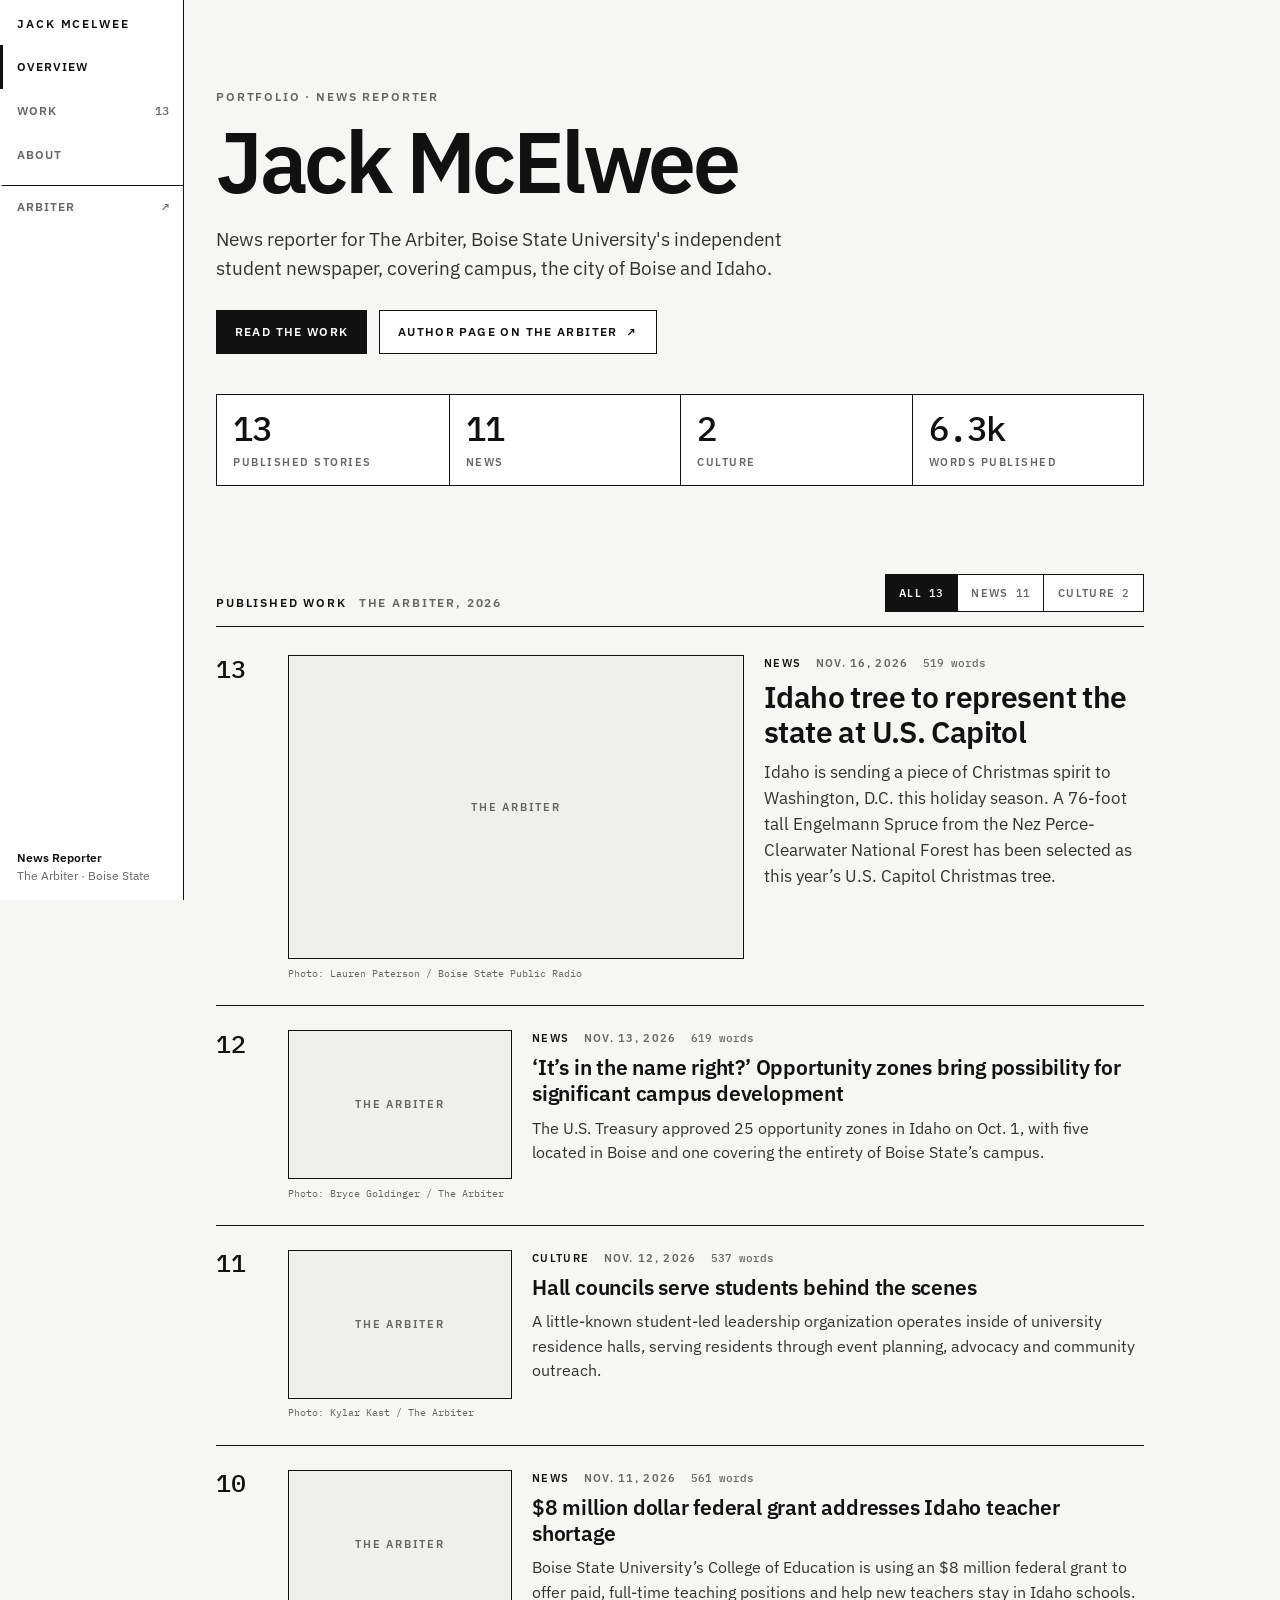
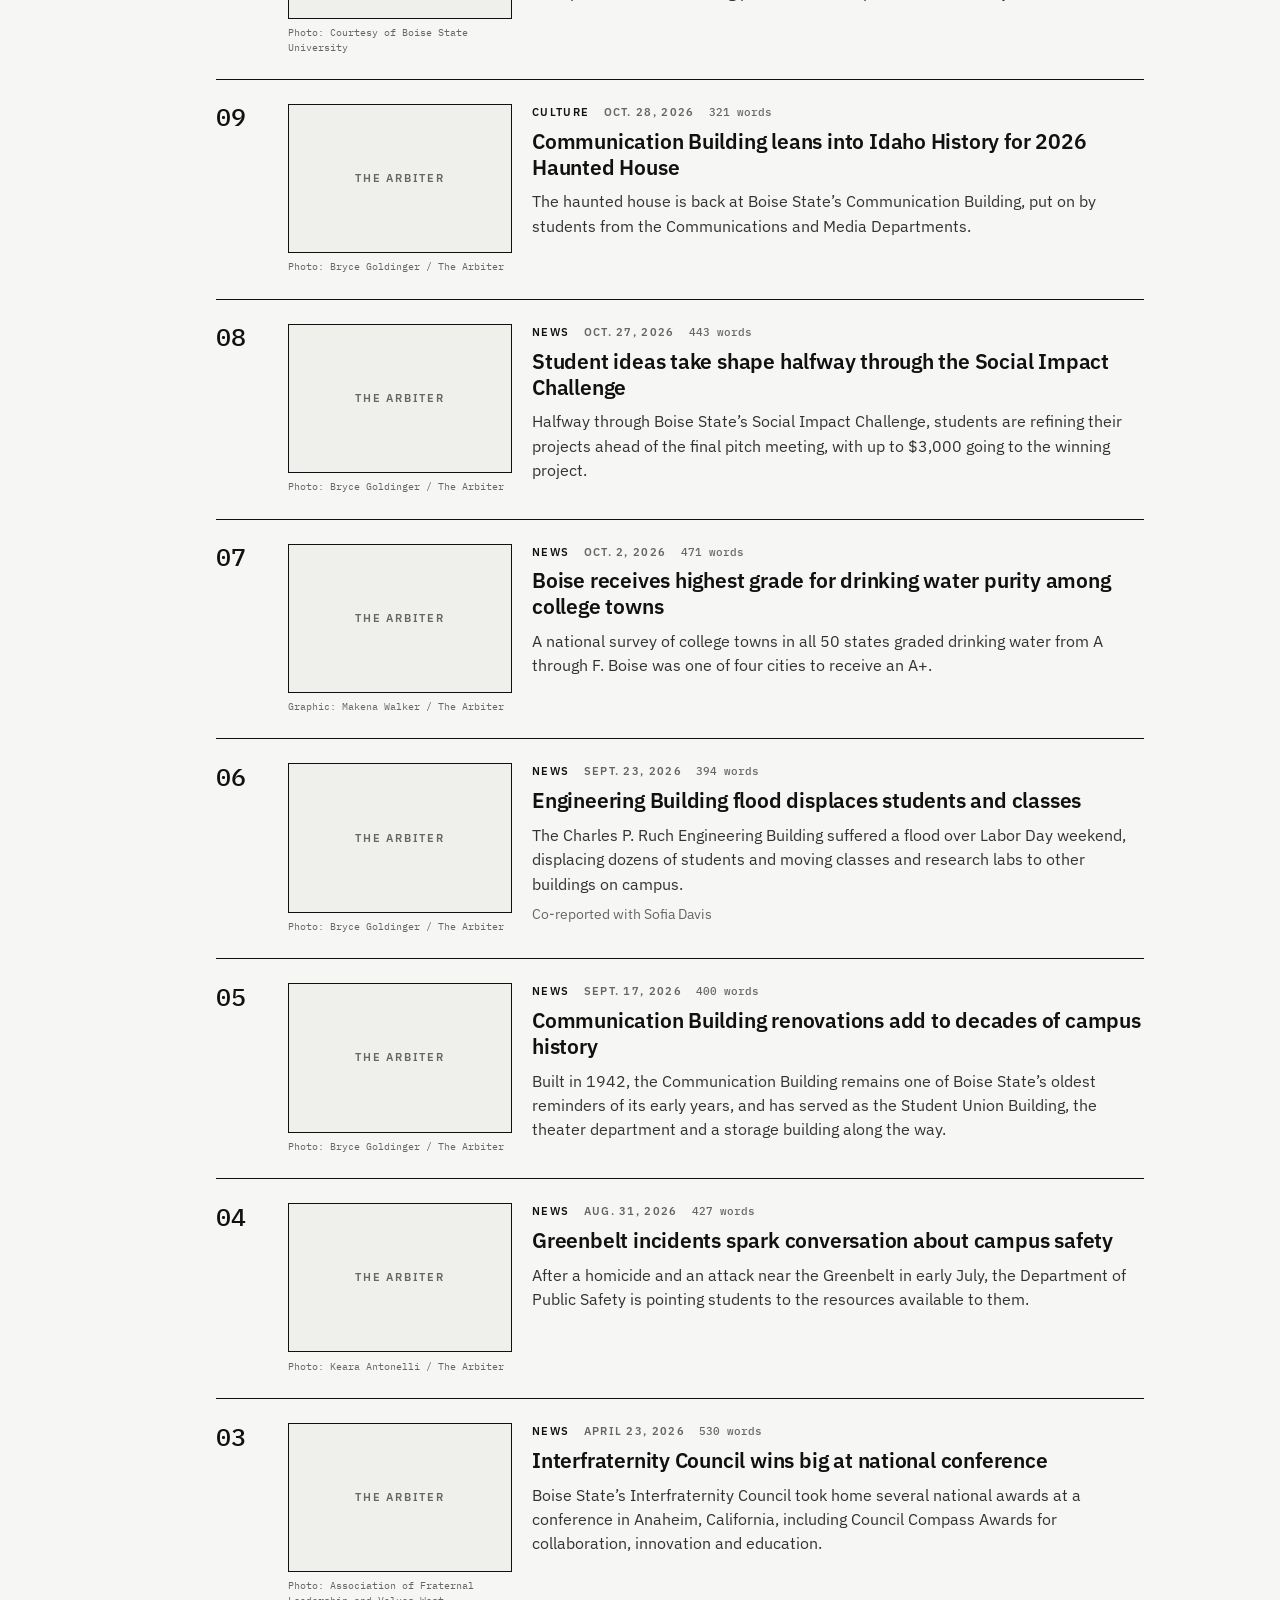
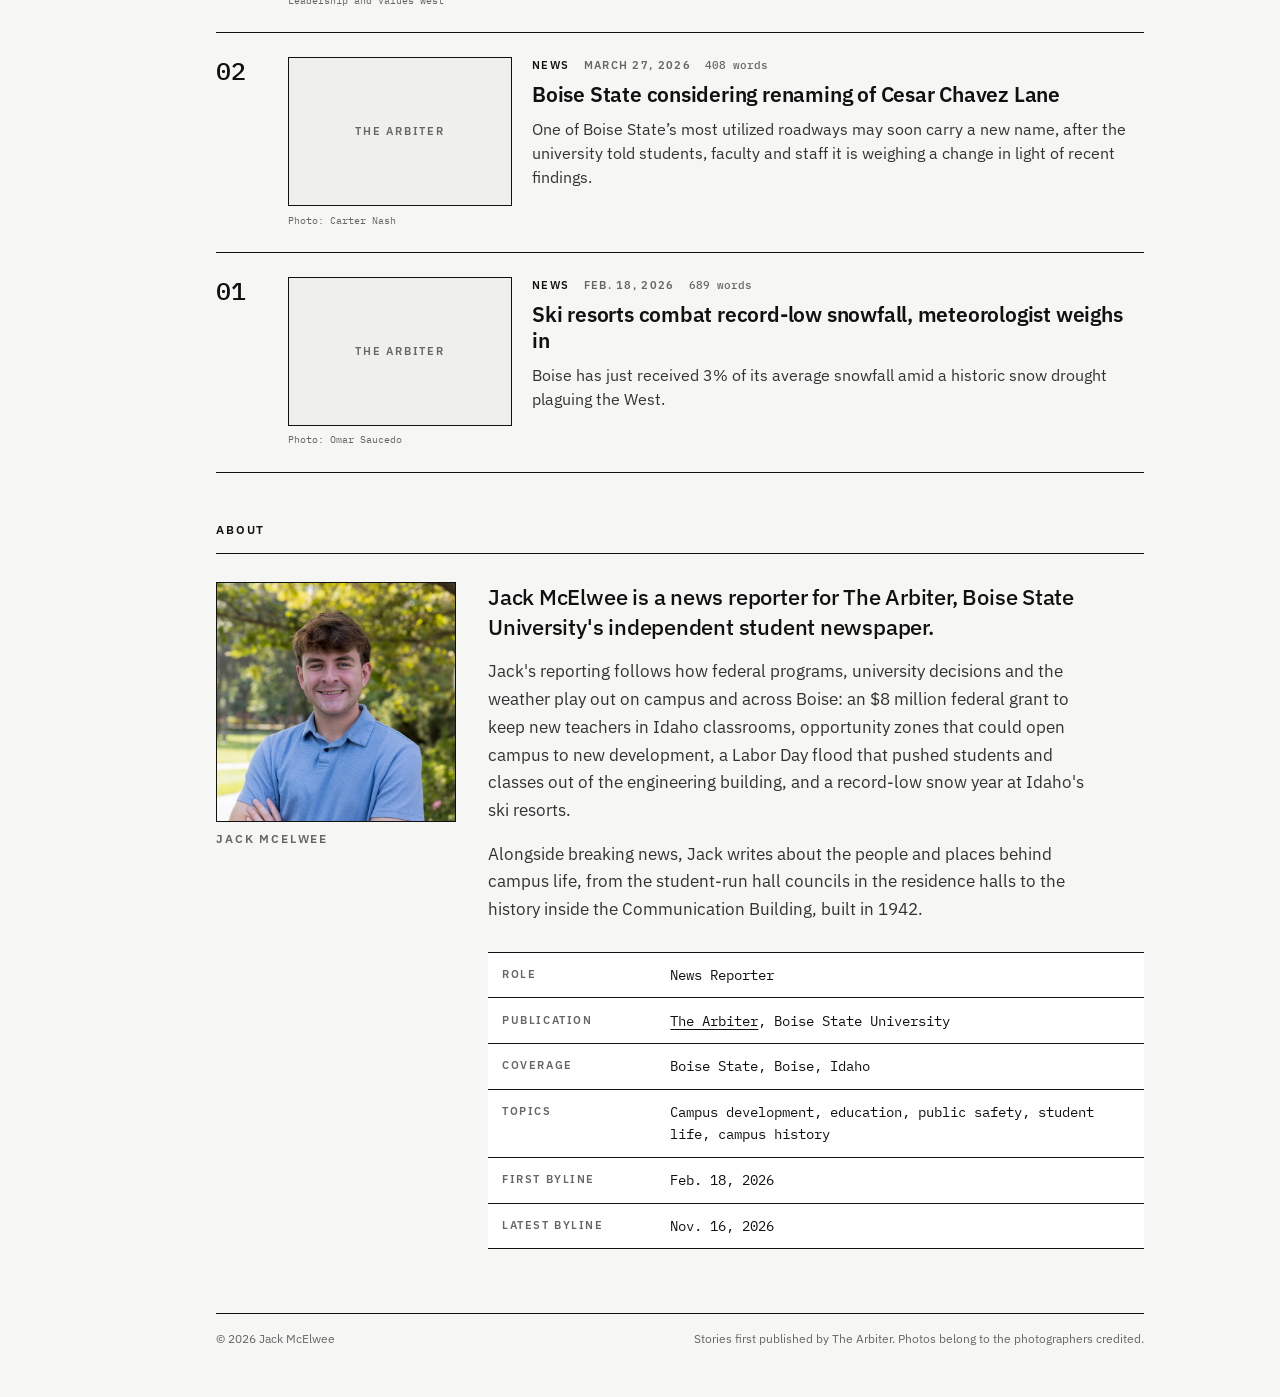
==== commit 71943100: "Each story gets its own page with an Arbiter link at the top; list drops the Arbiter buttons and in-" ====
--- a/index.html
+++ b/index.html
@@ -4,966 +4,19 @@
     <meta charset="utf-8" />
     <meta name="viewport" content="width=device-width, initial-scale=1, viewport-fit=cover" />
     <title>Jack McElwee · News Reporter</title>
-    <meta
-      name="description"
-      content="Portfolio of Jack McElwee, news reporter for The Arbiter, Boise State University's independent student newspaper."
-    />
+    <meta name="description" content="Portfolio of Jack McElwee, news reporter for The Arbiter, Boise State University&#x27;s independent student newspaper." />
     <meta name="theme-color" content="#f6f6f4" />
     <meta property="og:type" content="profile" />
     <meta property="og:title" content="Jack McElwee · News Reporter" />
-    <meta
-      property="og:description"
-      content="Reporting on Boise State, the city of Boise and Idaho for The Arbiter."
-    />
-    <meta
-      property="og:image"
-      content="https://mrodhansen.github.io/jack-mcelwee-portfolio/assets/jack-mcelwee.jpg"
-    />
+    <meta property="og:description" content="Reporting on Boise State, the city of Boise and Idaho for The Arbiter." />
+    <meta property="og:image" content="https://mrodhansen.github.io/jack-mcelwee-portfolio/assets/jack-mcelwee.jpg" />
     <meta name="twitter:card" content="summary" />
-    <link
-      rel="icon"
-      href="data:image/svg+xml,%3Csvg xmlns='http://www.w3.org/2000/svg' viewBox='0 0 32 32'%3E%3Crect width='32' height='32' fill='%23111'/%3E%3Ctext x='16' y='21' font-family='monospace' font-size='13' font-weight='700' fill='%23fff' text-anchor='middle'%3EJM%3C/text%3E%3C/svg%3E"
-    />
+    <link rel="icon" href="data:image/svg+xml,%3Csvg xmlns='http://www.w3.org/2000/svg' viewBox='0 0 32 32'%3E%3Crect width='32' height='32' fill='%23111'/%3E%3Ctext x='16' y='21' font-family='monospace' font-size='13' font-weight='700' fill='%23fff' text-anchor='middle'%3EJM%3C/text%3E%3C/svg%3E" />
     <link rel="preconnect" href="https://fonts.googleapis.com" />
     <link rel="preconnect" href="https://fonts.gstatic.com" crossorigin />
     <link rel="preconnect" href="https://i0.wp.com" />
-    <link
-      href="https://fonts.googleapis.com/css2?family=IBM+Plex+Mono:wght@400;500;600&family=IBM+Plex+Sans:wght@400;500;600;700&family=IBM+Plex+Serif:ital,wght@0,400;0,600;1,400&display=swap"
-      rel="stylesheet"
-    />
-    <style>
-      :root {
-        --paper: #f6f6f4;
-        --surface: #ffffff;
-        --surface-2: #efefec;
-        --ink: #111111;
-        --ink-soft: #333333;
-        --muted: #666666;
-        --line: #111111;
-        --sans: 'IBM Plex Sans', 'Segoe UI', system-ui, sans-serif;
-        --mono: 'IBM Plex Mono', ui-monospace, Menlo, monospace;
-        --serif: 'IBM Plex Serif', Georgia, serif;
-        --rail: 11.5rem;
-        --phone-rail: calc(2.75rem + env(safe-area-inset-left, 0px));
-        color-scheme: light;
-      }
-
-      *,
-      *::before,
-      *::after {
-        box-sizing: border-box;
-      }
-
-      html {
-        scroll-behavior: smooth;
-        -webkit-text-size-adjust: 100%;
-      }
-
-      @media (prefers-reduced-motion: reduce) {
-        html {
-          scroll-behavior: auto;
-        }
-      }
-
-      body {
-        margin: 0;
-        background: var(--paper);
-        color: var(--ink);
-        font-family: var(--sans);
-        font-size: 1rem;
-        line-height: 1.55;
-        -webkit-font-smoothing: antialiased;
-      }
-
-      a {
-        color: inherit;
-      }
-
-      img {
-        display: block;
-        max-width: 100%;
-      }
-
-      :focus-visible {
-        outline: 2px solid var(--ink);
-        outline-offset: 3px;
-      }
-
-      .sr-only {
-        position: absolute;
-        width: 1px;
-        height: 1px;
-        overflow: hidden;
-        clip: rect(0 0 0 0);
-        white-space: nowrap;
-      }
-
-      .skip {
-        position: absolute;
-        top: 0;
-        left: -999px;
-        z-index: 20;
-        padding: 0.6rem 0.9rem;
-        background: var(--ink);
-        color: #fff;
-        font-size: 0.72rem;
-        font-weight: 600;
-        letter-spacing: 0.12em;
-        text-transform: uppercase;
-      }
-
-      .skip:focus {
-        top: 0.5rem;
-        left: 0.5rem;
-      }
-
-      /* Small uppercase captions: the Index theme's names-as-captions voice. */
-      .label {
-        margin: 0;
-        font-size: 0.72rem;
-        font-weight: 600;
-        letter-spacing: 0.16em;
-        text-transform: uppercase;
-      }
-
-      .muted {
-        color: var(--muted);
-      }
-
-      /* Frame: white side rail with a hard rule, paper-colored page. */
-      .frame {
-        display: grid;
-        grid-template-columns: var(--rail) minmax(0, 1fr);
-        min-height: 100vh;
-      }
-
-      .rail {
-        position: sticky;
-        top: 0;
-        display: flex;
-        flex-direction: column;
-        height: 100vh;
-        overflow: auto;
-        border-right: 1px solid var(--line);
-        background: var(--surface);
-        padding: 1rem 0;
-      }
-
-      .mark {
-        padding: 0 0.9rem 0.8rem calc(0.9rem + 3px);
-        font-size: 0.72rem;
-        font-weight: 600;
-        letter-spacing: 0.16em;
-        line-height: 1.4;
-        text-decoration: none;
-        text-transform: uppercase;
-      }
-
-      .nav {
-        display: flex;
-        flex-direction: column;
-      }
-
-      .nav a {
-        display: flex;
-        align-items: center;
-        justify-content: space-between;
-        gap: 0.5rem;
-        min-height: 2.75rem;
-        border-left: 3px solid transparent;
-        padding: 0 0.9rem;
-        color: var(--muted);
-        font-size: 0.72rem;
-        font-weight: 600;
-        letter-spacing: 0.08em;
-        text-decoration: none;
-        text-transform: uppercase;
-      }
-
-      .nav a:hover {
-        color: var(--ink);
-      }
-
-      .nav a[aria-current] {
-        border-left-color: var(--ink);
-        color: var(--ink);
-      }
-
-      .nav .n {
-        font-family: var(--mono);
-        font-weight: 500;
-        letter-spacing: 0;
-      }
-
-      .nav .out {
-        margin-top: 0.5rem;
-        border-top: 1px solid var(--line);
-      }
-
-      .rail-foot {
-        margin: auto 0 0;
-        padding: 0.8rem 0.9rem 0 calc(0.9rem + 3px);
-        color: var(--muted);
-        font-size: 0.75rem;
-        line-height: 1.45;
-      }
-
-      .rail-foot strong {
-        display: block;
-        color: var(--ink);
-        font-weight: 600;
-      }
-
-      .main {
-        width: min(62rem, 100%);
-        padding: 2.5rem 2rem 3rem;
-      }
-
-      /* Overview */
-      .hero {
-        padding-bottom: 2.5rem;
-      }
-
-      .hero h1 {
-        margin: 0.9rem 0 0;
-        font-size: clamp(2.9rem, 7.2vw, 5.4rem);
-        font-weight: 600;
-        letter-spacing: -0.04em;
-        line-height: 0.95;
-      }
-
-      .lede {
-        max-width: 38rem;
-        margin: 1.4rem 0 0;
-        color: var(--ink-soft);
-        font-size: 1.2rem;
-        line-height: 1.5;
-      }
-
-      .actions {
-        display: flex;
-        flex-wrap: wrap;
-        gap: 0.75rem;
-        margin-top: 1.75rem;
-      }
-
-      .btn {
-        display: inline-flex;
-        align-items: center;
-        gap: 0.5rem;
-        min-height: 2.75rem;
-        border: 1px solid var(--ink);
-        background: var(--surface);
-        padding: 0 1.1rem;
-        font-size: 0.72rem;
-        font-weight: 600;
-        letter-spacing: 0.12em;
-        text-decoration: none;
-        text-transform: uppercase;
-      }
-
-      .btn:hover {
-        background: var(--ink);
-        color: #fff;
-      }
-
-      .btn-solid {
-        background: var(--ink);
-        color: #fff;
-      }
-
-      .btn-solid:hover {
-        background: var(--ink-soft);
-      }
-
-      /* Numbers first, names as captions. */
-      .stats {
-        display: grid;
-        grid-template-columns: repeat(4, minmax(0, 1fr));
-        margin: 2.5rem 0 0;
-        border: 1px solid var(--line);
-        background: var(--surface);
-      }
-
-      .stat {
-        display: flex;
-        flex-direction: column-reverse;
-        justify-content: flex-end;
-        border-left: 1px solid var(--line);
-        padding: 1rem 1rem 0.9rem;
-      }
-
-      .stat:first-child {
-        border-left: 0;
-      }
-
-      .stat dd {
-        margin: 0;
-        font-family: var(--mono);
-        font-size: 2.1rem;
-        font-weight: 500;
-        letter-spacing: -0.02em;
-        line-height: 1.1;
-      }
-
-      .stat dt {
-        margin-top: 0.35rem;
-        color: var(--muted);
-        font-size: 0.68rem;
-        font-weight: 600;
-        letter-spacing: 0.14em;
-        text-transform: uppercase;
-      }
-
-      /* Sections */
-      .section {
-        padding-top: 3rem;
-        scroll-margin-top: 1rem;
-      }
-
-      .section-head {
-        display: flex;
-        flex-wrap: wrap;
-        align-items: flex-end;
-        justify-content: space-between;
-        gap: 1rem;
-        border-bottom: 1px solid var(--line);
-        padding-bottom: 0.9rem;
-      }
-
-      .section-head h2 {
-        display: flex;
-        align-items: baseline;
-        gap: 0.75rem;
-        margin: 0;
-      }
-
-      .section-head .big {
-        font-family: var(--mono);
-        font-size: 1.55rem;
-        font-weight: 500;
-        letter-spacing: -0.02em;
-        line-height: 1;
-      }
-
-      .filters {
-        display: flex;
-        border: 1px solid var(--line);
-        background: var(--surface);
-      }
-
-      .filters button {
-        display: inline-flex;
-        align-items: center;
-        gap: 0.45rem;
-        min-height: 2.25rem;
-        border: 0;
-        border-left: 1px solid var(--line);
-        background: transparent;
-        color: var(--muted);
-        cursor: pointer;
-        padding: 0 0.85rem;
-        font: inherit;
-        font-size: 0.68rem;
-        font-weight: 600;
-        letter-spacing: 0.12em;
-        text-transform: uppercase;
-      }
-
-      .filters button:first-child {
-        border-left: 0;
-      }
-
-      .filters button:hover {
-        color: var(--ink);
-      }
-
-      .filters button[aria-pressed='true'] {
-        background: var(--ink);
-        color: #fff;
-      }
-
-      .filters .n {
-        font-family: var(--mono);
-        font-weight: 500;
-        letter-spacing: 0;
-      }
-
-      /* Stories */
-      .stories {
-        margin: 0;
-        padding: 0;
-        list-style: none;
-      }
-
-      .story {
-        scroll-margin-top: 1rem;
-        display: grid;
-        grid-template-columns: 3.25rem 14rem minmax(0, 1fr);
-        gap: 1.25rem;
-        border-bottom: 1px solid var(--line);
-        padding: 1.5rem 0;
-      }
-
-      .story[hidden] {
-        display: none;
-      }
-
-      .story-no {
-        padding-top: 0.1rem;
-        font-family: var(--mono);
-        font-size: 1.55rem;
-        font-weight: 500;
-        letter-spacing: -0.02em;
-        line-height: 1;
-      }
-
-      .story-media {
-        margin: 0;
-      }
-
-      .story-img {
-        position: relative;
-        aspect-ratio: 3 / 2;
-        overflow: hidden;
-        border: 1px solid var(--line);
-        background: var(--surface-2);
-      }
-
-      .story-img img {
-        width: 100%;
-        height: 100%;
-        object-fit: cover;
-        filter: grayscale(1);
-        transition: filter 0.25s ease;
-      }
-
-      .story:hover .story-img img,
-      .story:focus-within .story-img img {
-        filter: none;
-      }
-
-      @media (hover: none) {
-        .story-img img {
-          filter: none;
-        }
-      }
-
-      .story-img.broken img {
-        display: none;
-      }
-
-      .story-img.broken::after {
-        content: 'The Arbiter';
-        position: absolute;
-        inset: 0;
-        display: grid;
-        place-items: center;
-        color: var(--muted);
-        font-size: 0.68rem;
-        font-weight: 600;
-        letter-spacing: 0.16em;
-        text-transform: uppercase;
-      }
-
-      .credit {
-        margin-top: 0.45rem;
-        color: var(--muted);
-        font-family: var(--mono);
-        font-size: 0.64rem;
-        line-height: 1.4;
-      }
-
-      .meta {
-        display: flex;
-        flex-wrap: wrap;
-        gap: 0.3rem 0.9rem;
-        margin: 0;
-        color: var(--muted);
-        font-size: 0.68rem;
-        font-weight: 600;
-        letter-spacing: 0.12em;
-        text-transform: uppercase;
-      }
-
-      .meta .sec {
-        color: var(--ink);
-      }
-
-      .meta .words {
-        font-family: var(--mono);
-        font-weight: 500;
-        letter-spacing: 0;
-        text-transform: none;
-      }
-
-      .story h3 {
-        margin: 0.5rem 0 0;
-        font-size: 1.3rem;
-        font-weight: 600;
-        letter-spacing: -0.01em;
-        line-height: 1.25;
-      }
-
-      .story h3 a {
-        text-decoration: none;
-      }
-
-      .story h3 a:hover {
-        text-decoration: underline;
-        text-decoration-thickness: 1px;
-        text-underline-offset: 0.18em;
-      }
-
-      .dek {
-        margin: 0.55rem 0 0;
-        color: var(--ink-soft);
-        font-size: 0.98rem;
-        line-height: 1.55;
-      }
-
-      .with {
-        margin: 0.5rem 0 0;
-        color: var(--muted);
-        font-size: 0.85rem;
-      }
-
-      .cta {
-        display: inline-block;
-        margin-top: 0.85rem;
-        border-bottom: 1px solid var(--ink);
-        padding-bottom: 0.1rem;
-        font-size: 0.68rem;
-        font-weight: 600;
-        letter-spacing: 0.12em;
-        text-decoration: none;
-        text-transform: uppercase;
-      }
-
-      .cta:hover {
-        background: var(--ink);
-        color: #fff;
-      }
-
-      /* Full text: a bar under each story that opens the whole article. */
-      .full {
-        grid-column: 2 / -1;
-      }
-
-      .full > summary {
-        display: flex;
-        align-items: center;
-        gap: 0.9rem;
-        min-height: 2.75rem;
-        border: 1px solid var(--line);
-        background: var(--surface);
-        cursor: pointer;
-        list-style: none;
-        padding: 0 1rem;
-        font-size: 0.72rem;
-        font-weight: 600;
-        letter-spacing: 0.12em;
-        text-transform: uppercase;
-      }
-
-      .full > summary::-webkit-details-marker {
-        display: none;
-      }
-
-      .full > summary::after {
-        content: '+';
-        margin-left: auto;
-        font-family: var(--mono);
-        font-size: 1.15rem;
-        font-weight: 500;
-        letter-spacing: 0;
-      }
-
-      .full[open] > summary::after {
-        content: '−';
-      }
-
-      .full > summary:hover,
-      .full[open] > summary {
-        background: var(--ink);
-        color: #fff;
-      }
-
-      .full .words {
-        color: var(--muted);
-        font-family: var(--mono);
-        font-weight: 500;
-        letter-spacing: 0;
-        text-transform: none;
-      }
-
-      .full > summary:hover .words,
-      .full[open] > summary .words {
-        color: #b5b5b5;
-      }
-
-      .full-close,
-      .full[open] .full-open {
-        display: none;
-      }
-
-      .full[open] .full-close {
-        display: inline;
-      }
-
-      .article {
-        border: 1px solid var(--line);
-        border-top: 0;
-        background: var(--surface);
-        padding: 2rem 2.25rem;
-      }
-
-      .article p {
-        max-width: 40rem;
-        margin: 0 0 1.15em;
-        color: #1d1d1d;
-        font-family: var(--serif);
-        font-size: 1.1rem;
-        line-height: 1.75;
-      }
-
-      .article a {
-        text-decoration-thickness: 1px;
-        text-underline-offset: 0.18em;
-      }
-
-      .article .byline {
-        margin-bottom: 1.6rem;
-        border-bottom: 1px solid var(--line);
-        padding-bottom: 0.9rem;
-        color: var(--muted);
-        font-family: var(--sans);
-        font-size: 0.68rem;
-        font-weight: 600;
-        letter-spacing: 0.14em;
-        line-height: 1.5;
-        text-transform: uppercase;
-      }
-
-      .article .source {
-        max-width: none;
-        margin: 2rem 0 0;
-        border-top: 1px solid var(--line);
-        padding-top: 1rem;
-        color: var(--muted);
-        font-family: var(--sans);
-        font-size: 0.85rem;
-        line-height: 1.5;
-      }
-
-      .full-done {
-        display: inline-flex;
-        align-items: center;
-        min-height: 2.75rem;
-        margin-top: 1.25rem;
-        border: 1px solid var(--ink);
-        background: var(--surface);
-        color: var(--ink);
-        cursor: pointer;
-        padding: 0 1.1rem;
-        font: inherit;
-        font-size: 0.72rem;
-        font-weight: 600;
-        letter-spacing: 0.12em;
-        text-transform: uppercase;
-      }
-
-      .full-done:hover {
-        background: var(--ink);
-        color: #fff;
-      }
-
-      .story.lead {
-        grid-template-columns: 3.25rem minmax(0, 1.2fr) minmax(0, 1fr);
-        padding-top: 1.75rem;
-      }
-
-      .story.lead h3 {
-        font-size: 1.9rem;
-        letter-spacing: -0.02em;
-        line-height: 1.15;
-      }
-
-      .story.lead .dek {
-        font-size: 1.05rem;
-      }
-
-      /* About */
-      .about {
-        display: grid;
-        grid-template-columns: 15rem minmax(0, 1fr);
-        gap: 2rem;
-        padding-top: 1.75rem;
-      }
-
-      .portrait {
-        align-self: start;
-        margin: 0;
-      }
-
-      .portrait img {
-        width: 100%;
-        height: auto;
-        aspect-ratio: 1;
-        object-fit: cover;
-        border: 1px solid var(--line);
-        background: var(--surface-2);
-      }
-
-      .portrait figcaption {
-        margin-top: 0.5rem;
-      }
-
-      .bio p {
-        max-width: 38rem;
-        margin: 0 0 1rem;
-        color: var(--ink-soft);
-        font-size: 1.05rem;
-        line-height: 1.65;
-      }
-
-      .bio p:first-child {
-        color: var(--ink);
-        font-size: 1.35rem;
-        font-weight: 500;
-        letter-spacing: -0.01em;
-        line-height: 1.4;
-      }
-
-      .facts {
-        margin: 1.75rem 0 0;
-        border-top: 1px solid var(--line);
-        background: var(--surface);
-      }
-
-      .facts div {
-        display: grid;
-        grid-template-columns: 9.5rem minmax(0, 1fr);
-        gap: 1rem;
-        border-bottom: 1px solid var(--line);
-        padding: 0.7rem 0.9rem;
-      }
-
-      .facts dt {
-        color: var(--muted);
-        font-size: 0.68rem;
-        font-weight: 600;
-        letter-spacing: 0.14em;
-        line-height: 1.9;
-        text-transform: uppercase;
-      }
-
-      .facts dd {
-        margin: 0;
-        font-family: var(--mono);
-        font-size: 0.9rem;
-      }
-
-      .facts a {
-        text-underline-offset: 0.18em;
-      }
-
-      .foot {
-        display: flex;
-        flex-wrap: wrap;
-        justify-content: space-between;
-        gap: 0.5rem 1.5rem;
-        margin-top: 4rem;
-        border-top: 1px solid var(--line);
-        padding-top: 1rem;
-        color: var(--muted);
-        font-size: 0.75rem;
-      }
-
-      .foot p {
-        margin: 0;
-      }
-
-      @media (max-width: 1023px) and (min-width: 768px) {
-        .story {
-          grid-template-columns: 2.75rem 11rem minmax(0, 1fr);
-        }
-
-        .story.lead {
-          grid-template-columns: 2.75rem minmax(0, 1fr) minmax(0, 1fr);
-        }
-
-        .story.lead h3 {
-          font-size: 1.55rem;
-        }
-
-        .about {
-          grid-template-columns: 12rem minmax(0, 1fr);
-        }
-      }
-
-      /* Phone: the rail becomes a thin fixed strip with sideways tabs. */
-      @media (max-width: 767px) {
-        .frame {
-          display: block;
-        }
-
-        .rail {
-          position: fixed;
-          top: 0;
-          bottom: 0;
-          left: 0;
-          z-index: 10;
-          width: var(--phone-rail);
-          height: auto;
-          padding: env(safe-area-inset-top, 0px) 0 0 env(safe-area-inset-left, 0px);
-        }
-
-        .mark,
-        .rail-foot,
-        .nav .n {
-          display: none;
-        }
-
-        .nav {
-          height: 100%;
-        }
-
-        .nav a {
-          flex: 1;
-          justify-content: center;
-          min-height: 0;
-          border-left: 0;
-          padding: 0;
-          font-size: 0.62rem;
-          letter-spacing: 0.12em;
-          writing-mode: vertical-rl;
-        }
-
-        .nav a[aria-current] {
-          background: var(--ink);
-          color: #fff;
-        }
-
-        .nav .out {
-          margin-top: 0;
-        }
-
-        .main {
-          width: auto;
-          margin-left: var(--phone-rail);
-          padding: 1.5rem 1rem 2.5rem;
-        }
-
-        .lede {
-          font-size: 1.08rem;
-        }
-
-        .stats {
-          grid-template-columns: repeat(2, minmax(0, 1fr));
-        }
-
-        .stat:nth-child(3) {
-          border-left: 0;
-        }
-
-        .stat:nth-child(n + 3) {
-          border-top: 1px solid var(--line);
-        }
-
-        .stat dd {
-          font-size: 1.7rem;
-        }
-
-        .story,
-        .story.lead {
-          grid-template-columns: 2rem minmax(0, 1fr);
-          gap: 0.9rem 0.75rem;
-        }
-
-        .story-no {
-          grid-row: 1 / span 2;
-          font-size: 1.1rem;
-        }
-
-        .story-media,
-        .story-body {
-          grid-column: 2;
-        }
-
-        .story.lead h3 {
-          font-size: 1.45rem;
-        }
-
-        .full {
-          grid-column: 1 / -1;
-        }
-
-        .article {
-          padding: 1.4rem 1rem 1.5rem;
-        }
-
-        .article p {
-          font-size: 1.04rem;
-          line-height: 1.7;
-        }
-
-        .about {
-          grid-template-columns: minmax(0, 1fr);
-          gap: 1.5rem;
-        }
-
-        .portrait {
-          max-width: 14rem;
-        }
-
-        .bio p:first-child {
-          font-size: 1.2rem;
-        }
-
-        .facts div {
-          grid-template-columns: minmax(0, 1fr);
-          gap: 0.1rem;
-        }
-      }
-
-      /* Printing gives a clean clip book: every story opens in full. */
-      @media print {
-        .rail,
-        .skip,
-        .actions,
-        .filters,
-        .full > summary,
-        .full-done {
-          display: none;
-        }
-
-        .frame {
-          display: block;
-        }
-
-        .main {
-          width: auto;
-          margin: 0;
-          padding: 0;
-        }
-
-        .story-media,
-        .story-body,
-        .article p {
-          break-inside: avoid;
-        }
-
-        .article {
-          border: 0;
-          padding: 1rem 0 0;
-        }
-
-        .story-img img {
-          filter: none;
-        }
-      }
-    </style>
+    <link href="https://fonts.googleapis.com/css2?family=IBM+Plex+Mono:wght@400;500;600&amp;family=IBM+Plex+Sans:wght@400;500;600;700&amp;family=IBM+Plex+Serif:ital,wght@0,400;0,600;1,400&amp;display=swap" rel="stylesheet" />
+    <link href="assets/site.css" rel="stylesheet" />
   </head>
   <body>
     <a class="skip" href="#work">Skip to stories</a>
@@ -974,11 +27,7 @@
           <a href="#top">Overview</a>
           <a href="#work">Work <span class="n">13</span></a>
           <a href="#about">About</a>
-          <a
-            class="out"
-            href="https://www.arbiteronline.com/author/jackmcelwee/"
-            target="_blank"
-            rel="noopener"
+          <a class="out" href="https://www.arbiteronline.com/author/jackmcelwee/" target="_blank" rel="noopener"
             >Arbiter <span class="n" aria-hidden="true">↗</span></a
           >
         </nav>
@@ -998,11 +47,7 @@
           </p>
           <div class="actions">
             <a class="btn btn-solid" href="#work">Read the work</a>
-            <a
-              class="btn"
-              href="https://www.arbiteronline.com/author/jackmcelwee/"
-              target="_blank"
-              rel="noopener"
+            <a class="btn" href="https://www.arbiteronline.com/author/jackmcelwee/" target="_blank" rel="noopener"
               >Author page on The Arbiter <span aria-hidden="true">↗</span></a
             >
           </div>
@@ -1045,9 +90,7 @@
                     onerror="this.parentNode.classList.add('broken')"
                   />
                 </div>
-                <figcaption class="credit">
-                  Photo: Lauren Paterson / Boise State Public Radio
-                </figcaption>
+                <figcaption class="credit">Photo: Lauren Paterson / Boise State Public Radio</figcaption>
               </figure>
               <div class="story-body">
                 <p class="meta">
@@ -1055,51 +98,9 @@
                   <time datetime="2026-11-16">Nov. 16, 2026</time>
                   <span class="words">519 words</span>
                 </p>
-                <h3>
-                  <a href="#s13" data-open="s13">Idaho tree to represent the state at U.S. Capitol</a>
-                </h3>
-                <p class="dek">
-                  Idaho is sending a piece of Christmas spirit to Washington, D.C. this holiday
-                  season. A 76-foot tall Engelmann Spruce from the Nez Perce-Clearwater National
-                  Forest has been selected as this year's U.S. Capitol Christmas tree.
-                </p>
-                <a class="cta" href="https://www.arbiteronline.com/2026/11/16/idaho-tree-to-represent-the-state-at-u-s-capitol/" target="_blank" rel="noopener"
-                  >Original on The Arbiter <span aria-hidden="true">↗</span></a
-                >
-              </div>
-              <details class="full">
-                <summary>
-                  <span class="full-open">Read the full story</span>
-                  <span class="full-close">Close the story</span>
-                  <span class="words">519 words</span>
-                </summary>
-                <div class="article">
-                  <p class="byline">By Jack McElwee · The Arbiter · Nov. 16, 2026</p>
-                  <p>Idaho is sending a piece of Christmas spirit to Washington, D.C. this holiday season.</p>
-                  <p>A 76-foot tall Engelmann Spruce from the Nez Perce-Clearwater National Forest has been selected as this year’s U.S. Capitol Christmas tree.</p>
-                  <p>The selection process took more than a year and began with U.S. Forest Service workers scouting trees in the selected forest with suitable shapes.</p>
-                  <p>“Ultimately, this tree was selected by the architect at the Capitol’s office in Washington D.C.,” Zach Peterson, staff officer with the Nez Perce-Clearwater National Forest, said. “They sent the Executive Director of Grounds and Arboretum out, and we showed him 12 trees. He liked this one.”</p>
-                  <p>The tree is set to stand in the U.S. Capitol’s West Lawn where an Idaho fourth grader will help light it during an arrival ceremony in December.</p>
-                  <p>Boise Cascade was chosen to transport the tree from Idaho to Washington, D.C. The Boise-headquartered company will transport the tree on a specially built trailer, with four drivers taking turns behind the wheel throughout the journey.</p>
-                  <p>“It didn’t take long for us to accept,” Rebecca Troescher, senior communications specialist at Boise Cascade, said. “It’s a tremendous honor to be chosen, not only to participate, but have the responsibility of getting the tree there.”</p>
-                  <p>The “People’s Tree” is a national tradition which originated in 1964 when Speaker of the House, John W. McCormack suggested a tree be planted on the Capitol grounds.</p>
-                  <p>After the original tree died in 1967 after a snowstorm, the Architect of the Capitol turned to the forest service to provide a replacement. Since then, a different national forest supplies the tree each year.</p>
-                  <p>This year’s tree is touring towns and cities across the country on its way to the nation’s capitol. Idaho stops include Twin Falls, Idaho Falls and Craters of the Moon National Monument.</p>
-                  <p>At Craters of the Moon, a live band and a Smoky the Bear mascot welcomed the tree.</p>
-                  <p>A window on the back of the tree’s trailer gave onlookers a first-hand look at the Idaho-inspired ornaments decorating the tree. Markers and ladders were also available for people to sign the banner covering the trailer.</p>
-                  <p>Among the spectators, one sentiment was consistent: Idahoans are proud the tree is coming from their state.</p>
-                  <p>“It’s a proud tradition, but to have it be on the 250th [anniversary], it’s a big deal,” said Matthew Conde, public affairs director for AAA Idaho. “Obviously they’ve chosen a different National Forest every year for the last 56 [years] so it is a big deal. We got very lucky.”</p>
-                  <p>Conde and AAA are providing emergency roadside support for the tree’s convoy as it makes its way east.</p>
-                  <p>“It’s just one of those things that when you live in Idaho, you’ve got to go see,” said Ed Millspaugh of West Yellowstone, Mont.</p>
-                  <p>This is the third time Idaho has supplied the U.S. Capitol Christmas tree, following 2003 and 2016.</p>
-                  <p>“For most of us employees, it’s once in a career opportunity,” Peterson said. “It’s just a really awesome opportunity to share a little bit about our forest and the spirit of Christmas, and share this tree with the whole country.”</p>
-                  <p class="source">
-                    First published in The Arbiter on Nov. 16, 2026.
-                    <a href="https://www.arbiteronline.com/2026/11/16/idaho-tree-to-represent-the-state-at-u-s-capitol/" target="_blank" rel="noopener">Read the original <span aria-hidden="true">↗</span></a>
-                  </p>
-                  <button type="button" class="full-done" data-close="s13">Close the story</button>
-                </div>
-              </details>
+                <h3><a href="stories/idaho-tree-to-represent-the-state-at-u-s-capitol/">Idaho tree to represent the state at U.S. Capitol</a></h3>
+                <p class="dek">Idaho is sending a piece of Christmas spirit to Washington, D.C. this holiday season. A 76-foot tall Engelmann Spruce from the Nez Perce-Clearwater National Forest has been selected as this year’s U.S. Capitol Christmas tree.</p>
+              </div>
             </li>
 
             <li class="story" id="s12" data-section="news">
@@ -1108,7 +109,7 @@
                 <div class="story-img">
                   <img
                     src="https://i0.wp.com/www.arbiteronline.com/wp-content/uploads/2026/11/10-17-STOCK-BryceGoldinger-ArbiterOnline-8.jpg?w=900&amp;ssl=1"
-                    alt="Albertsons Stadium, whose east parking lot is one of Boise's opportunity zones"
+                    alt="Albertsons Stadium, whose east parking lot is one of Boise’s opportunity zones"
                     loading="lazy"
                     onerror="this.parentNode.classList.add('broken')"
                   />
@@ -1121,54 +122,9 @@
                   <time datetime="2026-11-13">Nov. 13, 2026</time>
                   <span class="words">619 words</span>
                 </p>
-                <h3>
-                  <a href="#s12" data-open="s12">‘It's in the name right?’ Opportunity zones bring possibility for significant
-                    campus development</a>
-                </h3>
-                <p class="dek">
-                  The U.S. Treasury approved 25 opportunity zones in Idaho on Oct. 1, with five
-                  located in Boise and one covering the entirety of Boise State's campus.
-                </p>
-                <a class="cta" href="https://www.arbiteronline.com/2026/11/13/opportunity-zones/" target="_blank" rel="noopener"
-                  >Original on The Arbiter <span aria-hidden="true">↗</span></a
-                >
-              </div>
-              <details class="full">
-                <summary>
-                  <span class="full-open">Read the full story</span>
-                  <span class="full-close">Close the story</span>
-                  <span class="words">619 words</span>
-                </summary>
-                <div class="article">
-                  <p class="byline">By Jack McElwee · The Arbiter · Nov. 13, 2026</p>
-                  <p>Boise State may be seeing increased development thanks to a federal program designed to foster growth.</p>
-                  <p>The U.S. Treasury approved 25 opportunity zones in Idaho on Oct. 1, with five located in Boise and one covering the entirety of Boise State’s campus.</p>
-                  <p>An opportunity zone is an area where private developers qualify for federal tax benefits which incentivize development on that land.</p>
-                  <p>“This is really designed to encourage private investment in communities and areas of our city that are well positioned for growth,” Kiah Jones, Boise Mayor’s Office housing advisor said. “For Boise, we see this as a tool to really attract private investment into housing, business, commercial development, and redevelopment of underutilized properties.”</p>
-                  <p>While the city recommends the zones, it does not own the land within them.</p>
-                  <p>“The city will be involved when people come in and get permits for new development,” Jones said. “But for now, really, this is a tool to see what the market will bring to those areas.”</p>
-                  <p>One of Boise’s opportunity zones encompasses the entirety of Boise State’s campus, stretching from Broadway Avenue to Capitol Boulevard, with the Boise River serving as the northern boundary and Boise Avenue marking the southern boundary.</p>
-                  <p>Associate Vice President for Campus Operations Drew Alexander said there are no immediate plans to develop the land. However, he said the opportunity zones will be used as a tool as the university moves forward with its <a href="https://www.boisestate.edu/operations/campus-master-plan/10-year-campus-master-plan-2025-2034/#academic-and-research" target="_blank" rel="noopener">10-Year Plan</a>.</p>
-                  <p>According to the 10-Year Plan, the university will need an additional 260,000 square feet of academic space by 2033.</p>
-                  <p>“At a high level, [opportunity zones] could be a mechanism to support a lot of that,” Alexander said. “We just don’t have concrete plans or a blueprint, so to speak, of how we plan to deploy it or implement it right here in the moment.”</p>
-                  <p>The zone designation could also play a role in the potential future development of Albertson Stadium’s east parking lot.</p>
-                  <p><a href="https://www.boisestate.edu/president/blog/2026/09/25/project-announcement-from-president-hahn/" target="_blank" rel="noopener">In a letter</a> to the Boise State community titled “Project Announcement” President David W. Hahn said the university is exploring a potential development project in the east parking lot that would bring a significant economic impact to the city.</p>
-                  <p>“Potential uses could include hotel, conference, event, retail, dining, housing and parking options,” Hahn wrote. “The final mix will be shaped by feasibility, community value and the potential to generate sustainable revenue.”</p>
-                  <p>Alexander said opportunity zones would likely impact the development of this project by being a part of a potential financing plan should the project move forward.</p>
-                  <p>“If [the east parking lot project] were to move forward, that I think would very likely be a component of the financing plan for a project like that,” Alexander said. “We are still well within just a feasibility phase on that project.”</p>
-                  <p>Beyond the east parking lot project, the designation could also encourage other developments on or around campus — possibly in the form of residence halls.</p>
-                  <p>“I would look at what higher education institutions have typically done under a public-private partnership delivery method,” Alexander said. “Most frequently you see student</p>
-                  <p>housing being delivered in a public-private partnership.”</p>
-                  <p>One of these public-private partnerships was used to build Kirwan-Blanding Hall at the <a href="https://uknow.uky.edu/campus-news/uk-celebrates-opening-kirwan-blanding-hall" target="_blank" rel="noopener">University of Kentucky</a>, a four-story, 649-bed residence hall that opened in August 2026. The residence hall was made possible through an $81 million dollar partnership with real estate development firm Greystar.</p>
-                  <p>While specific development plans remain uncertain, the opportunity zones could provide new financial opportunities for future Boise developments. Alexander recommended looking at Boise State’s 10-Year Plan for future projects.</p>
-                  <p>“We’re excited for the selection and the designation that’s been made official,” Alexander said. “And looking forward to seeing how the tool can be an opportunity. It’s in the name right?”</p>
-                  <p class="source">
-                    First published in The Arbiter on Nov. 13, 2026.
-                    <a href="https://www.arbiteronline.com/2026/11/13/opportunity-zones/" target="_blank" rel="noopener">Read the original <span aria-hidden="true">↗</span></a>
-                  </p>
-                  <button type="button" class="full-done" data-close="s12">Close the story</button>
-                </div>
-              </details>
+                <h3><a href="stories/opportunity-zones/">‘It’s in the name right?’ Opportunity zones bring possibility for significant campus development</a></h3>
+                <p class="dek">The U.S. Treasury approved 25 opportunity zones in Idaho on Oct. 1, with five located in Boise and one covering the entirety of Boise State’s campus.</p>
+              </div>
             </li>
 
             <li class="story" id="s11" data-section="culture">
@@ -1190,52 +146,9 @@
                   <time datetime="2026-11-12">Nov. 12, 2026</time>
                   <span class="words">537 words</span>
                 </p>
-                <h3>
-                  <a href="#s11" data-open="s11">Hall councils serve students behind the scenes</a>
-                </h3>
-                <p class="dek">
-                  A little-known student-led leadership organization operates inside of university
-                  residence halls, serving residents through event planning, advocacy and
-                  community outreach.
-                </p>
-                <a class="cta" href="https://www.arbiteronline.com/2026/11/12/hall-councils-serve-students-behind-the-scenes/" target="_blank" rel="noopener"
-                  >Original on The Arbiter <span aria-hidden="true">↗</span></a
-                >
-              </div>
-              <details class="full">
-                <summary>
-                  <span class="full-open">Read the full story</span>
-                  <span class="full-close">Close the story</span>
-                  <span class="words">537 words</span>
-                </summary>
-                <div class="article">
-                  <p class="byline">By Jack McElwee · The Arbiter · Nov. 12, 2026</p>
-                  <p>A little-known student-led leadership organization operates inside of university residence halls.</p>
-                  <p>Hall Councils exist to serve the students living in their halls through event planning, advocating for residents, and community outreach.</p>
-                  <p>They are distinct from Resident Advisors because students organize events themselves, with limited assistance from university staff, according to Liam Szlachtowski, area director for Chaffee, Syringa and Sawtooth Halls, Honors College and Lincoln Townhomes.</p>
-                  <p>“A pretty prime example of how this is different from typical hall programming, which is done by the RA staff, is that hall councils are run by the students that are in that building,” Szlachtowski said. “Their purpose is to contribute to a positive, collaborative and engaging educational community by representing and acting upon residents’ needs and problems.”</p>
-                  <p>Currently there are five separate hall councils, each serving a different area of campus. For instance, Sawtooth Hall, Honors College, and Lincoln Townhomes make up one hall council.</p>
-                  <p>The combined hall councils benefit from a bigger budget and larger pool of people to collaborate with according to Szlachtowski.</p>
-                  <p>Another combined hall council covers Driscoll, Kaiser, Morrison, Taylor, Syringa and Chaffee Halls. Towers Hall, Osprey and University Suites and Square have their own councils due to their distance from other residence halls.</p>
-                  <p>Hall councils meet once weekly to plan events and discuss issues relating to student life.</p>
-                  <p>Asher Almanza, president of Driscoll, Kaiser, Morrison, Taylor, Syringa and Chaffee Halls, said his main responsibilities are planning future council meetings and organizing resident events.</p>
-                  <p>“The primary responsibility, actually only responsibility, is just making the next event,” Almanza said.</p>
-                  <p>While planning events may be the main responsibility, it is not the only way hall councils help students.</p>
-                  <p>Szlachtowski said hall councils were a driving force behind installing water bottle refill stations in residence halls across campus.</p>
-                  <p>“Those weren’t a thing originally in the residence halls, and so all councils across Boise State saw a need for that in the buildings,” Szlachtowski said. “And that made [its] way up into making a change happen in each one of the residence halls, which was getting us those water filter stations added.”</p>
-                  <p>Almanza, a sophomore transfer student from the University of Idaho, comes from a background of leadership, but said stepping into a role like hall council president was new for him.</p>
-                  <p>“I’ve loved the prospect of leadership. I was a part of football teams, wrestling teams in middle school. I’ve always done things like that,” Almanza said. “But as far as officially overseeing, this would be my first college-based thing.”</p>
-                  <p>One of Almanza’s goals as president is finding a balance between safety and fun for students.</p>
-                  <p>“Goal number one is always always to make sure everyone feels safe, and that isn’t just physical safety – it’s emotional safety, it’s academic safety,” Almanza said. “We’re all adults now, but that doesn’t mean that we can’t keep that priority of fun and safety.”</p>
-                  <p>Almanza also said making all students feel involved is very important.</p>
-                  <p>“You always want to ensure that you can make a very welcoming environment for everyone, and make Boise State Hall Council a good community because that’s what we’re all about,” Almanza said. “Bringing people together through these events, through these parties, and having a good time all day.”</p>
-                  <p class="source">
-                    First published in The Arbiter on Nov. 12, 2026.
-                    <a href="https://www.arbiteronline.com/2026/11/12/hall-councils-serve-students-behind-the-scenes/" target="_blank" rel="noopener">Read the original <span aria-hidden="true">↗</span></a>
-                  </p>
-                  <button type="button" class="full-done" data-close="s11">Close the story</button>
-                </div>
-              </details>
+                <h3><a href="stories/hall-councils-serve-students-behind-the-scenes/">Hall councils serve students behind the scenes</a></h3>
+                <p class="dek">A little-known student-led leadership organization operates inside of university residence halls, serving residents through event planning, advocacy and community outreach.</p>
+              </div>
             </li>
 
             <li class="story" id="s10" data-section="news">
@@ -1244,7 +157,7 @@
                 <div class="story-img">
                   <img
                     src="https://i0.wp.com/www.arbiteronline.com/wp-content/uploads/2026/11/Project-TRAILBoise-State-University-Arbiter-Online.jpg?w=900&amp;ssl=1"
-                    alt="Project TRAIL at Boise State's College of Education"
+                    alt="Project TRAIL at Boise State’s College of Education"
                     loading="lazy"
                     onerror="this.parentNode.classList.add('broken')"
                   />
@@ -1257,52 +170,9 @@
                   <time datetime="2026-11-11">Nov. 11, 2026</time>
                   <span class="words">561 words</span>
                 </p>
-                <h3>
-                  <a href="#s10" data-open="s10">$8 million dollar federal grant addresses Idaho teacher shortage</a>
-                </h3>
-                <p class="dek">
-                  Boise State University's College of Education is using an $8 million federal
-                  grant to offer paid, full-time teaching positions and help new teachers stay in
-                  Idaho schools.
-                </p>
-                <a class="cta" href="https://www.arbiteronline.com/2026/11/11/8-million-dollar-federal-grant-addresses-idaho-teacher-shortage/" target="_blank" rel="noopener"
-                  >Original on The Arbiter <span aria-hidden="true">↗</span></a
-                >
-              </div>
-              <details class="full">
-                <summary>
-                  <span class="full-open">Read the full story</span>
-                  <span class="full-close">Close the story</span>
-                  <span class="words">561 words</span>
-                </summary>
-                <div class="article">
-                  <p class="byline">By Jack McElwee · The Arbiter · Nov. 11, 2026</p>
-                  <p>Boise State University’s College of Education is using an $8 million federal grant to offer paid, full-time teaching positions and help new teachers stay in Idaho schools.</p>
-                  <p>The university received the Teacher Quality Partnership grant from the U.S. Department of Education to fund Project TRAIL (Teacher Residency Academy for Induction and Leadership).</p>
-                  <p>“One of the exciting outcomes of the grant is that we’ll be working with nine rural districts to be able to place student teachers… in those districts after they graduate,” said Dr. Hannah Carter, principal investigator of Project TRAIL.</p>
-                  <p>Parma, Kuna and Caldwell are among the participating districts and they will hire graduates of Project TRAIL.</p>
-                  <p>To be considered for the initiative, student teachers must first be accepted into either the elementary, second education or special education master’s programs in the College of Education.</p>
-                  <p>Once accepted, the students must submit written and video essays to find out if they have a disposition that lends itself to teaching.</p>
-                  <p>“It’s really important in teaching to have a reflective inquiry mindset and curiosity, wanting to be coached and wanting to learn,” said Dr. Megan Lynch, the project’s co-principal investigator. “We’re also looking at a few characteristics like (if they are) from the area.”</p>
-                  <p>Student teachers typically complete a “professional year” in the final year of their master’s program. Project TRAIL will turn this usually unpaid year into a paid, full-time residency in local schools.</p>
-                  <p>The project will then help transition teachers from the professional year, into a formal teaching position.</p>
-                  <p>“If you are from the Kuna School District and that’s where you want to return to those students, that’s going to weigh heavier on that overall application,” Lynch siad.</p>
-                  <p>A key goal of the initiative is to give new teachers what Lynch calls “induction support” after graduation.</p>
-                  <p>“We call those first few years of teaching between year one to year five as your induction into teaching,” Lynch said. “If you’re left on your own, the research shows you have a greater chance of being burnt out, not having support and leaving the teaching profession.”</p>
-                  <p>Induction support reduces burnout by providing a cohort where new teachers can come together to discuss challenges they face early in their careers. They will also have opportunities to take graduate courses in areas they want to explore further.</p>
-                  <p>“The grant will provide the stipends for graduate courses that they can take together to continue to develop in those first few years of teaching,” Lynch said.</p>
-                  <p>In the three years Project TRAIL will run 75 teachers through the program in the resident, early-career as well as the mentor and teacher leader categories.</p>
-                  <p>Every year in Idaho, around 2,000 teaching vacancies must be filled, according to a <a href="https://boardofed.idaho.gov/office-of-state-board/k-12-resources/educator-effectiveness/" target="_blank" rel="noopener">2023 report</a> from the Idaho State Board of Education. Lynch hopes the more experienced graduating teachers will foster a culture in their schools that encourages more teachers to stay.</p>
-                  <p>“You don’t need to replace 2,000 teachers if they’re not leaving,” Lynch said.</p>
-                  <p>Lynch said the initiative gives the College of Education time to conduct classroom research and identify ways to better support teachers.</p>
-                  <p>“Part of this project is going to help us at the university get better at partnering with schools and partnering with teachers to identify what are the needs of first-year teachers,” Lynch said. “We’re preparing them based on what we know from scholarship, and what we know from experience.”</p>
-                  <p class="source">
-                    First published in The Arbiter on Nov. 11, 2026.
-                    <a href="https://www.arbiteronline.com/2026/11/11/8-million-dollar-federal-grant-addresses-idaho-teacher-shortage/" target="_blank" rel="noopener">Read the original <span aria-hidden="true">↗</span></a>
-                  </p>
-                  <button type="button" class="full-done" data-close="s10">Close the story</button>
-                </div>
-              </details>
+                <h3><a href="stories/8-million-dollar-federal-grant-addresses-idaho-teacher-shortage/">$8 million dollar federal grant addresses Idaho teacher shortage</a></h3>
+                <p class="dek">Boise State University’s College of Education is using an $8 million federal grant to offer paid, full-time teaching positions and help new teachers stay in Idaho schools.</p>
+              </div>
             </li>
 
             <li class="story" id="s09" data-section="culture">
@@ -1324,44 +194,9 @@
                   <time datetime="2026-10-28">Oct. 28, 2026</time>
                   <span class="words">321 words</span>
                 </p>
-                <h3>
-                  <a href="#s09" data-open="s09">Communication Building leans into Idaho History for 2026 Haunted House</a>
-                </h3>
-                <p class="dek">
-                  The haunted house is back at Boise State's Communication Building, put on by
-                  students from the Communications and Media Departments.
-                </p>
-                <a class="cta" href="https://www.arbiteronline.com/2026/10/28/communication-building-leans-into-idaho-history-for-2026-haunted-house/" target="_blank" rel="noopener"
-                  >Original on The Arbiter <span aria-hidden="true">↗</span></a
-                >
-              </div>
-              <details class="full">
-                <summary>
-                  <span class="full-open">Read the full story</span>
-                  <span class="full-close">Close the story</span>
-                  <span class="words">321 words</span>
-                </summary>
-                <div class="article">
-                  <p class="byline">By Jack McElwee · The Arbiter · Oct. 28, 2026</p>
-                  <p>The haunted house is back at Boise State’s Communication Building.</p>
-                  <p>The event is a collaborative effort between students from the Communications and Media Departments and is led by Dr. Sarah Silverman and Nathan Snyder.</p>
-                  <p>This year’s haunted house will be themed around a historic – and haunted – Idaho mining town.</p>
-                  <p>“We’re focusing on Silver City, which is a haunted ghost town in Idaho,” Silverman said. “So [the communications students] have gone out and gathered stories, and they’re going to take those stories and recreate them in the building. And then [media students are] going to help us bring it all to life with sound and lights and all the technology side of things.”</p>
-                  <p>This is the second year the Communication Building has hosted a haunted house. Silverman described last year’s rendition as an “amalgamation of different haunted places around Boise.”</p>
-                  <p>Dinah, the ghost that lives in the building according to campus urban legend, served as the tour guide for last year’s haunted house.</p>
-                  <p>When asked if Dinah would be incorporated into the tour this year, Silverman was noncommittal, but did say she thinks Dinah “will make an appearance.”</p>
-                  <p>Although it is a university production, the haunted house will feature elements similar to traditional haunted houses. There will be jump scares, actors, light and sound and fog machines, according to Silverman.</p>
-                  <p>“I would say at least PG-13,” Silverman said when asked how “scary” the haunted house would be.</p>
-                  <p>Admission is completely free, however, Silverman said the departments are accepting donations. Last year’s event drew around 300 people, and she anticipates a similar number this year.</p>
-                  <p>“I would encourage people to come,” Silverman said. “It’s a novelty and such a cool thing that we get to do this on our campus. And in order for things like this to continue happening on our campus, we have to show support.”</p>
-                  <p>The Haunted House will take place from 7-10 p.m. on Friday, Oct. 30.</p>
-                  <p class="source">
-                    First published in The Arbiter on Oct. 28, 2026.
-                    <a href="https://www.arbiteronline.com/2026/10/28/communication-building-leans-into-idaho-history-for-2026-haunted-house/" target="_blank" rel="noopener">Read the original <span aria-hidden="true">↗</span></a>
-                  </p>
-                  <button type="button" class="full-done" data-close="s09">Close the story</button>
-                </div>
-              </details>
+                <h3><a href="stories/communication-building-leans-into-idaho-history-for-2026-haunted-house/">Communication Building leans into Idaho History for 2026 Haunted House</a></h3>
+                <p class="dek">The haunted house is back at Boise State’s Communication Building, put on by students from the Communications and Media Departments.</p>
+              </div>
             </li>
 
             <li class="story" id="s08" data-section="news">
@@ -1383,47 +218,9 @@
                   <time datetime="2026-10-27">Oct. 27, 2026</time>
                   <span class="words">443 words</span>
                 </p>
-                <h3>
-                  <a href="#s08" data-open="s08">Student ideas take shape halfway through the Social Impact Challenge</a>
-                </h3>
-                <p class="dek">
-                  Halfway through Boise State's Social Impact Challenge, students are refining their
-                  projects ahead of the final pitch meeting, with up to $3,000 going to the winning
-                  project.
-                </p>
-                <a class="cta" href="https://www.arbiteronline.com/2026/10/27/student-ideas-take-shape-halfway-through-social-impact-challenge/" target="_blank" rel="noopener"
-                  >Original on The Arbiter <span aria-hidden="true">↗</span></a
-                >
-              </div>
-              <details class="full">
-                <summary>
-                  <span class="full-open">Read the full story</span>
-                  <span class="full-close">Close the story</span>
-                  <span class="words">443 words</span>
-                </summary>
-                <div class="article">
-                  <p class="byline">By Jack McElwee · The Arbiter · Oct. 27, 2026</p>
-                  <p>Halfway through Boise State’s Social Impact Challenge, students are refining their projects ahead of the final pitch meeting on Nov. 6.</p>
-                  <p><a href="https://www.arbiteronline.com/2026/10/02/boise-state-students-tackle-real-world-problems-through-2026-social-impact-challenge/" target="_blank" rel="noopener">As previously reported by The Arbiter</a>, the Social Impact Challenge encourages students to explore ideas addressing community problems, with the winning project receiving up to $3,000 in prize money.</p>
-                  <p>“It’s going quite well,” said Mike Stefancic, director of student success for the public service unit. “Students are really excited and they’re motivated to do these types of projects, and that’s really what the Social Impact Challenge is about – just giving them space and some support to take their ideas and incentivize them to do that.”</p>
-                  <p>Students are beginning to formulate their ideas while preparing their presentations for the final pitch.</p>
-                  <p>Senior Charlotte McNeely is working on a plan to raise awareness and support legislation that would ban anonymous social media apps such as Yik Yak from being used on school Wi-Fi.</p>
-                  <p>Although she graduates in May, McNeely hopes her project helps prevent people from becoming desensitized to rude behavior online.</p>
-                  <p>“I think that as social media and the use of technology and AI become so much more relevant in our today’s society, that people don’t necessarily always think about, ‘oh, there’s a human on the other side of my comment,’ and it hurts people,” McNeely said.” And just trying to change that mentality from thinking that it’s okay to be nasty online, kind of thing.”</p>
-                  <p>Freshman Chloe Mann is also narrowing down her focus for the project. She hopes to create an app that connects people with nonprofit food banks.</p>
-                  <p>“I’m really focusing on the shame that comes with it,” Mann said. “One of my ideas was to do an app where people could post anonymously about their struggles without feeling embarrassed about it.”</p>
-                  <p>Mann said she would need to outsource the app-building portion of her project if she wins the competition, as she does not have a background in software development.</p>
-                  <p>While students can receive academic credit for participating in the challenge, that is not the only benefit.</p>
-                  <p>“I’ve heard that from numerous other students, whether they took their idea on or not, they use this experience in job interviews, on their resume, and things like that, and had directly received feedback from employers that that stood out to them too as well,” Stefancic said.</p>
-                  <p>Stefancic hopes the students find future success through the opportunities this project opens for them.</p>
-                  <p>“I think the biggest goal is that this becomes a beginning for them,” Stefancic said. “ I want to see their ideas continue on, whether that is the [project] itself or a version of that that kind of moves on.”</p>
-                  <p class="source">
-                    First published in The Arbiter on Oct. 27, 2026.
-                    <a href="https://www.arbiteronline.com/2026/10/27/student-ideas-take-shape-halfway-through-social-impact-challenge/" target="_blank" rel="noopener">Read the original <span aria-hidden="true">↗</span></a>
-                  </p>
-                  <button type="button" class="full-done" data-close="s08">Close the story</button>
-                </div>
-              </details>
+                <h3><a href="stories/student-ideas-take-shape-halfway-through-social-impact-challenge/">Student ideas take shape halfway through the Social Impact Challenge</a></h3>
+                <p class="dek">Halfway through Boise State’s Social Impact Challenge, students are refining their projects ahead of the final pitch meeting, with up to $3,000 going to the winning project.</p>
+              </div>
             </li>
 
             <li class="story" id="s07" data-section="news">
@@ -1432,7 +229,7 @@
                 <div class="story-img">
                   <img
                     src="https://i0.wp.com/www.arbiteronline.com/wp-content/uploads/2026/10/BoiseWater-MakenaWalker-10-26-V1.jpg?w=900&amp;ssl=1"
-                    alt="Graphic showing Boise's drinking water grade"
+                    alt="Graphic showing Boise’s drinking water grade"
                     loading="lazy"
                     onerror="this.parentNode.classList.add('broken')"
                   />
@@ -1445,49 +242,9 @@
                   <time datetime="2026-10-02">Oct. 2, 2026</time>
                   <span class="words">471 words</span>
                 </p>
-                <h3>
-                  <a href="#s07" data-open="s07">Boise receives highest grade for drinking water purity among college towns</a>
-                </h3>
-                <p class="dek">
-                  A national survey of college towns in all 50 states graded drinking water from A
-                  through F. Boise was one of four cities to receive an A+.
-                </p>
-                <a class="cta" href="https://www.arbiteronline.com/2026/10/02/boise-receives-highest-grade-for-drinking-water-purity-among-college-towns/" target="_blank" rel="noopener"
-                  >Original on The Arbiter <span aria-hidden="true">↗</span></a
-                >
-              </div>
-              <details class="full">
-                <summary>
-                  <span class="full-open">Read the full story</span>
-                  <span class="full-close">Close the story</span>
-                  <span class="words">471 words</span>
-                </summary>
-                <div class="article">
-                  <p class="byline">By Jack McElwee · The Arbiter · Oct. 2, 2026</p>
-                  <p>Boise is home to the cleanest water out of college towns by a <a href="https://shop.culligan.com/pages/college-water" target="_blank" rel="noopener">national survey</a>.</p>
-                  <p>Culligan Water conducted the survey, and analyzed publicly available water quality data from college towns in all fifty states. The cities were graded on an A through F scale, with Boise being one of four cities to receive an A+.</p>
-                  <p>Albuquerque, New Mexico, Blacksburg, Virginia, and Durham, New Hampshire were the only other cities to receive the survey’s highest score. The scores were based off the amounts of lead and forever chemicals found in the water.</p>
-                  <p>Boise’s drinking water is largely provided by the private company, Veolia, rather than directly from the city. Other major cities such as Chicago, New York and Los Angeles all receive their water from the city.</p>
-                  <p>Veolia provides drinking water throughout the Boise area and operates several treatment facilities across Boise, Eagle and Meridian.</p>
-                  <p>Madeline Wyatt, Veolia’s communications, community relations and conservation manager, attributed Boise’s high letter grade to the naturally pure water of the Boise River.</p>
-                  <p>“In this section of the river, we’re very fortunate to have really good water quality throughout the year,” Wyatt said. “That really helps the treatability through this plant.”</p>
-                  <p>About 30% of Boise’s drinking water comes from the Boise River, while the other 70% comes from wells.</p>
-                  <p>When water enters Veolia’s plant, it undergoes several stages of treatment to ensure the water is rid of contaminants, sediment, and harmful parasites.</p>
-                  <p>The water first travels through a filtration system that removes leaves and other debris. Afterwards it continues through the plant, passing through a large tank filled with grains of a material called anthracite to remove any sediment. Finally, a small dose of chlorine is injected to kill any germs or bacteria that may have survived the process.</p>
-                  <p>Veolia Production Supervisor Mark Chiaramonte said adding a small dose of chlorine is necessary.</p>
-                  <p>“It’s a requirement by the EPA to disinfect the water prior to human consumption,” Chiaramonte said. “It’s our job to ensure that this water is safe to drink, safe to do whatever you want to once it’s delivered to the system.”</p>
-                  <p>Chiaramonte said filtration helps kill cryptosporidium and giardia which are bacteria potentially fatal to infants and the elderly.</p>
-                  <p>In the winter months, Veolia delivers 20 million to 25 million gallons of water per day, but that number balloons to 95 million gallons per day during the summer.</p>
-                  <p>Wyatt encouraged Boise residents to be aware of their water usage, especially during the hotter months of the year.</p>
-                  <p>“We just encourage, as people are consuming it, to be deliberate about who you’re consuming,” Wyatt said. “We live in the high desert environment. We need to be really mindful of how much we use and how we use it.”</p>
-                  <p>From river to faucets, the processes the water goes through all contribute to Boise’s A+ water ranking.</p>
-                  <p class="source">
-                    First published in The Arbiter on Oct. 2, 2026.
-                    <a href="https://www.arbiteronline.com/2026/10/02/boise-receives-highest-grade-for-drinking-water-purity-among-college-towns/" target="_blank" rel="noopener">Read the original <span aria-hidden="true">↗</span></a>
-                  </p>
-                  <button type="button" class="full-done" data-close="s07">Close the story</button>
-                </div>
-              </details>
+                <h3><a href="stories/boise-receives-highest-grade-for-drinking-water-purity-among-college-towns/">Boise receives highest grade for drinking water purity among college towns</a></h3>
+                <p class="dek">A national survey of college towns in all 50 states graded drinking water from A through F. Boise was one of four cities to receive an A+.</p>
+              </div>
             </li>
 
             <li class="story" id="s06" data-section="news">
@@ -1509,45 +266,10 @@
                   <time datetime="2026-09-23">Sept. 23, 2026</time>
                   <span class="words">394 words</span>
                 </p>
-                <h3>
-                  <a href="#s06" data-open="s06">Engineering Building flood displaces students and classes</a>
-                </h3>
-                <p class="dek">
-                  The Charles P. Ruch Engineering Building suffered a flood over Labor Day weekend,
-                  displacing dozens of students and moving classes and research labs to other
-                  buildings on campus.
-                </p>
+                <h3><a href="stories/engineering-building-flood-displaces-students-and-classes/">Engineering Building flood displaces students and classes</a></h3>
+                <p class="dek">The Charles P. Ruch Engineering Building suffered a flood over Labor Day weekend, displacing dozens of students and moving classes and research labs to other buildings on campus.</p>
                 <p class="with">Co-reported with Sofia Davis</p>
-                <a class="cta" href="https://www.arbiteronline.com/2026/09/23/engineering-building-flood-displaces-students-and-classes/" target="_blank" rel="noopener"
-                  >Original on The Arbiter <span aria-hidden="true">↗</span></a
-                >
-              </div>
-              <details class="full">
-                <summary>
-                  <span class="full-open">Read the full story</span>
-                  <span class="full-close">Close the story</span>
-                  <span class="words">394 words</span>
-                </summary>
-                <div class="article">
-                  <p class="byline">By Sofia Davis and Jack McElwee · The Arbiter · Sept. 23, 2026</p>
-                  <p>The Charles P. Ruch Engineering Building suffered a flood over Labor Day weekend, displacing dozens of students.</p>
-                  <p>Classes and research labs are being temporarily relocated to other buildings on campus while the university addresses the damage.</p>
-                  <p>The flood originated from a third-floor conference room, where a sink leak in a conference room went unnoticed over the weekend, according to building staff. The west side of the building is missing trim and ceiling tiles, and personal items have been removed or placed in boxes. Fans are being used to dry the carpet, while tubes are draining standing water into trash cans.</p>
-                  <p>Sophomore Ana Alvarez said her class was moved out of the Ruch Building into a space far less conducive to learning.</p>
-                  <p>“We got moved from one of the lecture halls in the Ruch to the Spec [Special Events Center] in the Student Union Building,” Alvarez said. “It’s kind of awkward with spacing. Our professor doesn’t have a whiteboard, and he would always write on the whiteboard.”</p>
-                  <p>She explains the Special Events Center isn’t set up as a lecture hall, leaving students without desks or tables for their laptops or outlets to charge their devices.</p>
-                  <p>“It’s really hard to kind of keep that classroom dynamic going,” Alvarez said.</p>
-                  <p>The flood has not put the entire building out of commission. Most first-floor classes have been relocated to other buildings, while most classes on the upper floors remain active, despite the leak seemingly coming from the third floor.</p>
-                  <p>Senior Reece Hackett says he received two emails over the Labor Day weekend, one from the university and one from his professor, notifying him that his class has been relocated to the Education Building. Though the professor is now offering students to join the class virtually, the move is still quite challenging.</p>
-                  <p>“He’s having an issue with class participation now, because a lot of people aren’t even showing up to the zoom,” Hackett said, “The people who do attend in person have to rush over to the other side of campus because all of our other classes are in the engineering buildings, which are all grouped together on the east side of campus.”</p>
-                  <p>While the cause and full extent of the damage are still unknown according to the office of communications and marketing, an email sent to students states the building is expected to resume operations within two weeks.</p>
-                  <p class="source">
-                    First published in The Arbiter on Sept. 23, 2026.
-                    <a href="https://www.arbiteronline.com/2026/09/23/engineering-building-flood-displaces-students-and-classes/" target="_blank" rel="noopener">Read the original <span aria-hidden="true">↗</span></a>
-                  </p>
-                  <button type="button" class="full-done" data-close="s06">Close the story</button>
-                </div>
-              </details>
+              </div>
             </li>
 
             <li class="story" id="s05" data-section="news">
@@ -1569,47 +291,9 @@
                   <time datetime="2026-09-17">Sept. 17, 2026</time>
                   <span class="words">400 words</span>
                 </p>
-                <h3>
-                  <a href="#s05" data-open="s05">Communication Building renovations add to decades of campus history</a>
-                </h3>
-                <p class="dek">
-                  Built in 1942, the Communication Building remains one of Boise State's oldest
-                  reminders of its early years, and has served as the Student Union Building, the theater
-                  department and a storage building along the way.
-                </p>
-                <a class="cta" href="https://www.arbiteronline.com/2026/09/17/communication-building-renovations-add-to-decades-of-campus-history/" target="_blank" rel="noopener"
-                  >Original on The Arbiter <span aria-hidden="true">↗</span></a
-                >
-              </div>
-              <details class="full">
-                <summary>
-                  <span class="full-open">Read the full story</span>
-                  <span class="full-close">Close the story</span>
-                  <span class="words">400 words</span>
-                </summary>
-                <div class="article">
-                  <p class="byline">By Jack McElwee · The Arbiter · Sept. 17, 2026</p>
-                  <p>Built in 1942, the Communication Building remains one of Boise State’s oldest reminders of its early years.</p>
-                  <p>After operating as the Student Union Building, theater department and a storage building, the space has found its current life as the hub for the communication and media departments.</p>
-                  <p>The building recently became a part of the other various construction projects popping up around campus.</p>
-                  <p>Despite the visible construction, the project primarily focuses on exterior repairs aiming to limit moisture intrusion on the building and “includes work on the brick, mortar and siding, as well as some window replacements,” according to Janelle Smith, executive assistant of Campus Operations.</p>
-                  <p>The project is expected to be done in mid-October, and while it may look slightly different afterwards, the 80-year-old building is no stranger to facelifts.</p>
-                  <p>Built with support from the Works Project Administration, the building cost $28,000 and was originally designed to be a hub for Boise Junior College students. A 1942 Boise Junior College catalog describes the building as “on a convenient part of the campus” receiving support from the student body and the board of trustees as the “means of pleasant associations for students while not in classes.”</p>
-                  <p>“They saw this real need to have this student gathering space,” said Emily Fritchman-Mahaney, a lecturer in Boise State’s History Department. “It was really the place to be at the time.”</p>
-                  <p>In 1951, the building underwent its first major expansion, nearly doubling its space and adding a second-floor ballroom. An ornamental carving above the French doors at the north entrance still displays the date 1951.</p>
-                  <p>By 1965, Boise Junior College became a four-year institution and quickly outgrew this version of the Student Union Building.</p>
-                  <p>To meet growing demand for student recreation spaces, Boise State constructed the current Student Union Building with the former being repurposed as the “Music-Drama Building” and became known as the Subal building.</p>
-                  <p>For the next 15 years, the building largely went unused until a massive 1984 interior renovation created classrooms and offices, turning the building into what it is today.</p>
-                  <p>The building opened Jan. 23, 1985, according to previous reporting by The Arbiter, and held an open house allowing students and faculty to tour the new space.</p>
-                  <p>After the 1985 renovation, the building was renamed the Communication Building and now houses Boise State’s Department of Communication and Media.</p>
-                  <p>The current exterior renovations are another chapter in the historic building’s ever-changing history.</p>
-                  <p class="source">
-                    First published in The Arbiter on Sept. 17, 2026.
-                    <a href="https://www.arbiteronline.com/2026/09/17/communication-building-renovations-add-to-decades-of-campus-history/" target="_blank" rel="noopener">Read the original <span aria-hidden="true">↗</span></a>
-                  </p>
-                  <button type="button" class="full-done" data-close="s05">Close the story</button>
-                </div>
-              </details>
+                <h3><a href="stories/communication-building-renovations-add-to-decades-of-campus-history/">Communication Building renovations add to decades of campus history</a></h3>
+                <p class="dek">Built in 1942, the Communication Building remains one of Boise State’s oldest reminders of its early years, and has served as the Student Union Building, the theater department and a storage building along the way.</p>
+              </div>
             </li>
 
             <li class="story" id="s04" data-section="news">
@@ -1631,44 +315,9 @@
                   <time datetime="2026-08-31">Aug. 31, 2026</time>
                   <span class="words">427 words</span>
                 </p>
-                <h3>
-                  <a href="#s04" data-open="s04">Greenbelt incidents spark conversation about campus safety</a>
-                </h3>
-                <p class="dek">
-                  After a homicide and an attack near the Greenbelt in early July, the Department of
-                  Public Safety is pointing students to the resources available to them.
-                </p>
-                <a class="cta" href="https://www.arbiteronline.com/2026/08/31/greenbelt-incidents-spark-conversation-about-campus-safety/" target="_blank" rel="noopener"
-                  >Original on The Arbiter <span aria-hidden="true">↗</span></a
-                >
-              </div>
-              <details class="full">
-                <summary>
-                  <span class="full-open">Read the full story</span>
-                  <span class="full-close">Close the story</span>
-                  <span class="words">427 words</span>
-                </summary>
-                <div class="article">
-                  <p class="byline">By Jack McElwee · The Arbiter · Aug. 31, 2026</p>
-                  <p>The Department of Public Safety is emphasizing the importance of resources available to students after Boise Police responded to a <a href="https://www.idahostatesman.com/news/local/crime/article316523436.html" target="_blank" rel="noopener">homicide</a> near 11th Street and Pioneer Parkway and a woman was <a href="https://www.kivitv.com/news/local-news/in-your-neighborhood/ada-county/boise-police-arrest-suspect-in-connection-with-aggravated-assault-on-greenbelt" target="_blank" rel="noopener">attacked</a> near S. Ferguson Street in early July.</p>
-                  <p>These crimes were jarring to the Boise community, however Lt. Chris Davis with Boise Police stressed Boise is “still very safe. “</p>
-                  <p>“The state of Idaho and the city of Boise are extremely safe compared to the rest of the United States,” Davis said. “The city of Boise is very safe within the state of Idaho. Idaho has a very low crime rate [and] the city of Boise has a very low crime rate.”</p>
-                  <p>Junior mechanical engineering student Granite Stephens agreed too. “I feel pretty safe on the Greenbelt,” Stephens said. “I have not had any bad experiences.”</p>
-                  <p>Neither crime took place on campus and the Greenbelt is considered safe according to both Boise State officials and Boise Police. The safety of the Greenbelt on campus is bolstered with blue light phones, lights and security cameras.</p>
-                  <p>“We do have a fairly safe stretch of greenbelt,” said Tana Monroe, associate vice president of the Department of Public Safety. “It’s well lit. It has the blue light phones where people can push the buttons and get a hold of 911 dispatch and our security officers, our public safety office.”</p>
-                  <p>Boise State also utilizes a mobile app called <a href="https://www.boisestate.edu/publicsafety-security/home/rave-guardian/" target="_blank" rel="noopener">Rave Guardian</a>, allowing users to contact emergency services and communicate with university dispatchers. The app essentially acts as a direct hotline to campus security or police.</p>
-                  <p>“So what you can do is you can text our dispatchers, you can immediately call 911,” said Monroe. “It also at that time sends the GPS coordinates of where the phone is, and so we can call the person and then immediately dispatch police and security to their location.”</p>
-                  <p>The app also contains a safety timer function for additional security. The timer can be set for any length of time and if not deactivated, will automatically alert either a set emergency contact, or campus security.</p>
-                  <p>Lt. Davis also encouraged students to have access to the app.</p>
-                  <p>“Everybody on campus should download Rave Guardian and have it on their phone,” Davis said. “There’s a ton of different resources on there.”</p>
-                  <p>As for what students can do to keep safe, both Monroe and Lt. Davis emphasized staying aware of your surroundings as a key way to stay safe. They both recommended removing earbuds or any distractions and for students to be aware of their surroundings when using the Greenbelt.</p>
-                  <p class="source">
-                    First published in The Arbiter on Aug. 31, 2026.
-                    <a href="https://www.arbiteronline.com/2026/08/31/greenbelt-incidents-spark-conversation-about-campus-safety/" target="_blank" rel="noopener">Read the original <span aria-hidden="true">↗</span></a>
-                  </p>
-                  <button type="button" class="full-done" data-close="s04">Close the story</button>
-                </div>
-              </details>
+                <h3><a href="stories/greenbelt-incidents-spark-conversation-about-campus-safety/">Greenbelt incidents spark conversation about campus safety</a></h3>
+                <p class="dek">After a homicide and an attack near the Greenbelt in early July, the Department of Public Safety is pointing students to the resources available to them.</p>
+              </div>
             </li>
 
             <li class="story" id="s03" data-section="news">
@@ -1677,14 +326,12 @@
                 <div class="story-img">
                   <img
                     src="https://i0.wp.com/www.arbiteronline.com/wp-content/uploads/2026/04/IFC-Via-The-Association-of-Fraternal-Leadership-and-Values-West-ONLINE-.jpg?w=900&amp;ssl=1"
-                    alt="Boise State's Interfraternity Council at the national conference"
-                    loading="lazy"
-                    onerror="this.parentNode.classList.add('broken')"
-                  />
-                </div>
-                <figcaption class="credit">
-                  Photo: Association of Fraternal Leadership and Values West
-                </figcaption>
+                    alt="Boise State’s Interfraternity Council at the national conference"
+                    loading="lazy"
+                    onerror="this.parentNode.classList.add('broken')"
+                  />
+                </div>
+                <figcaption class="credit">Photo: Association of Fraternal Leadership and Values West</figcaption>
               </figure>
               <div class="story-body">
                 <p class="meta">
@@ -1692,51 +339,9 @@
                   <time datetime="2026-04-23">April 23, 2026</time>
                   <span class="words">530 words</span>
                 </p>
-                <h3>
-                  <a href="#s03" data-open="s03">Interfraternity Council wins big at national conference</a>
-                </h3>
-                <p class="dek">
-                  Boise State's Interfraternity Council took home several national awards at a
-                  conference in Anaheim, California, including Council Compass Awards for
-                  collaboration, innovation and education.
-                </p>
-                <a class="cta" href="https://www.arbiteronline.com/2026/04/23/interfraternity-council-wins-big-at-national-conference/" target="_blank" rel="noopener"
-                  >Original on The Arbiter <span aria-hidden="true">↗</span></a
-                >
-              </div>
-              <details class="full">
-                <summary>
-                  <span class="full-open">Read the full story</span>
-                  <span class="full-close">Close the story</span>
-                  <span class="words">530 words</span>
-                </summary>
-                <div class="article">
-                  <p class="byline">By Jack McElwee · The Arbiter · April 23, 2026</p>
-                  <p>Boise State’s Interfraternity Council (IFC) is being featured at the national level.</p>
-                  <p>Members of the council recently attended a conference in Anaheim, California, where they took home several prestigious national awards.</p>
-                  <p>The group won Council Compass Awards for Collaboration, Innovation, Education and Accountability, as well as the Dr. Will Keim Change Making Experience Award.</p>
-                  <p>“The stuff that we’re actively doing … is unseen at a national level, no other university is accomplishing it, and no other university is accomplishing these things in the little bit of time that we have,” said Dominic Mancini, president of Boise State’s Interfraternity Council.</p>
-                  <p>Mancini received the Marilyn Fordham Undergraduate Award for his work as IFC’s Chief Justice Officer, the position he held before becoming president. The award is <a href="https://aflv.org/individual-awards" target="_blank" rel="noopener">given to a council member</a> who has made a significant systemic change in their fraternal program.</p>
-                  <p>Boise State’s sudden surge in awards was unexpected, as the school has historically never taken home an award, according to Mancini.</p>
-                  <p>“We basically ran that conference, in a way. Everyone knew Boise State,” Mancini said.</p>
-                  <p>Dustin Fisher, IFC’s Chief Public Relations Officer, also attended the conference, describing the council’s wins as “incredible” for the university.</p>
-                  <p>“It’s really awesome to show a little presence of ‘Blue Turf thinking’ [on a national level],” Fisher said.</p>
-                  <p>This recognition is no coincidence. Before he was elected president, Mancini served as IFC’s Chief Justice Officer and said he pushed that position to the next level.</p>
-                  <p>“Around two years [ago], when I stepped into the role, [previous leadership] did absolutely nothing with it. They just threw it on their LinkedIn,” Mancini said. “I knew that I needed to change that.”</p>
-                  <p>After he stepped into the position, he began setting up meetings with university administrators to ask how he could best hold chapters accountable and improve relationships between IFC, the Dean of Students and local law enforcement.</p>
-                  <p>During his time as Chief Justice Officer, Mancini restructured the judicial process and changed over 200 bylaws while also building a strong relationship with the Dean of Students’ office. This allowed the IFC judicial system to deal with cases that in the past had been taken care of by either local law enforcement or the Dean of Students’ office.</p>
-                  <p>Mancini has spearheaded a push to increase visibility for Greek life on campus, leading to significant growth in Boise State’s chapters, according to Fisher. The growth is so large IFC believes Greek Life is outgrowing the Student Union Building and is looking for alternative meeting places in the future.</p>
-                  <p>“[A Greek Lodge, I call it. It’s a big Greek building for our university that’s designated to Greeks, because trying to rent [a] room in the Student Union Building is impossible,” Mancini said.</p>
-                  <p>The lodge is still in the brainstorming phase, but Mancini hopes it will open in the next five years.</p>
-                  <p>During his time as president, Mancini hopes to tackle men’s mental health, address sexual assault on campus and continue facilitating Greek life’s growth on campus.</p>
-                  <p>“At Boise State University, our Greek life is absolutely blowing up,” Mancini said. “Everyone’s coming here. Everyone wants to be a part of it, and we’re the ones that are setting the precedent for that.”</p>
-                  <p class="source">
-                    First published in The Arbiter on April 23, 2026.
-                    <a href="https://www.arbiteronline.com/2026/04/23/interfraternity-council-wins-big-at-national-conference/" target="_blank" rel="noopener">Read the original <span aria-hidden="true">↗</span></a>
-                  </p>
-                  <button type="button" class="full-done" data-close="s03">Close the story</button>
-                </div>
-              </details>
+                <h3><a href="stories/interfraternity-council-wins-big-at-national-conference/">Interfraternity Council wins big at national conference</a></h3>
+                <p class="dek">Boise State’s Interfraternity Council took home several national awards at a conference in Anaheim, California, including Council Compass Awards for collaboration, innovation and education.</p>
+              </div>
             </li>
 
             <li class="story" id="s02" data-section="news">
@@ -1758,47 +363,9 @@
                   <time datetime="2026-03-27">March 27, 2026</time>
                   <span class="words">408 words</span>
                 </p>
-                <h3>
-                  <a href="#s02" data-open="s02">Boise State considering renaming of Cesar Chavez Lane</a>
-                </h3>
-                <p class="dek">
-                  One of Boise State's most utilized roadways may soon carry a new name, after the
-                  university told students, faculty and staff it is weighing a change in light of
-                  recent findings.
-                </p>
-                <a class="cta" href="https://www.arbiteronline.com/2026/03/27/boise-state-considering-renaming-of-cesar-chavez-lane/" target="_blank" rel="noopener"
-                  >Original on The Arbiter <span aria-hidden="true">↗</span></a
-                >
-              </div>
-              <details class="full">
-                <summary>
-                  <span class="full-open">Read the full story</span>
-                  <span class="full-close">Close the story</span>
-                  <span class="words">408 words</span>
-                </summary>
-                <div class="article">
-                  <p class="byline">By Jack McElwee · The Arbiter · March 27, 2026</p>
-                  <p>One of Boise State’s most utilized roadways may soon carry a new name.</p>
-                  <p>The school announced in an email sent to faculty, staff and students that the university is considering renaming Cesar Chavez Lane in light of recent findings.</p>
-                  <p>A recent <a href="https://www.nytimes.com/2026/03/18/us/cesar-chavez-sexual-abuse-allegations-ufw.html?searchResultPosition=4" target="_blank" rel="noopener">New York Times report</a> brought allegations of sexual assault and rape against former labor rights activist Cesar Chavez.</p>
-                  <p>Chavez who is among the most venerated figures in the Latino civil rights movement, founded the United Farm Workers of America, the largest farmworkers union in the United States.</p>
-                  <p><a href="https://www.nytimes.com/2026/03/18/us/cesar-chavez-sexual-abuse-allegations-ufw.html" target="_blank" rel="noopener">According to the report from the Times</a>, Ana Murguia and Debra Rojas said they were sexually abused by Chavez repeatedly between 1972 and 1977. Both women were minors at the time.</p>
-                  <p>The findings quickly sparked an outcry as entities nationwide have moved to scrub Chavez’s name from notable infrastructure. <a href="https://www.latimes.com/california/story/2026-03-24/lausd-cesar-chavez-remove-school-names-murals" target="_blank" rel="noopener">In Los Angeles</a>, two schools bearing Chavez’s name are already in the process of being renamed. Additionally, the state of California <a href="https://www.politico.com/news/2026/03/26/newsom-signs-law-renaming-cesar-chavez-day-to-farmworkers-day-00847474" target="_blank" rel="noopener">renamed Cesar Chavez Day to Farmworkers Day</a>, ahead of the March 31 holiday.</p>
-                  <p>Back home, Boise State officials are evaluating a potential name change of the school’s Cesar Chavez Lane.</p>
-                  <p>“In response to these allegations, university leadership will seek input from the campus community regarding a potential name change for this campus road,” the university said in a press release.</p>
-                  <p>Cesar Chavez Lane was formerly called Campus Lane until a student-led campaign in 2006 pushed for its renaming after Chavez.</p>
-                  <p>This campaign was partially born out of the 2004 renaming of The Pavilion to Taco Bell Arena (now Extra Mile Arena). At the time, Taco Bell faced scrutiny over its lack of response to a tomato worker’s strike in Florida.</p>
-                  <p>As <a href="https://www.arbiteronline.com/2022/09/01/the-forgotten-history-of-cesar-chavez-lane/" target="_blank" rel="noopener">previously reported</a> by The Arbiter on March 6, 2006, Boise State applied for Campus Lane to rename Cesar Chavez Lane. That same day, Laurence Blake, BSU’s planning director at the time, sent an email to the City of Boise requesting the name change to be approved.</p>
-                  <p>While other entities across the country have moved quickly to rename roads and schools, Boise State said the name change could take some time.</p>
-                  <p>“If a name change is pursued, the university will follow Ada County and the City of Boise’s formal process, which could take a few months,” the university said in a press release.</p>
-                  <p>The university said further information and updates will be shared in the coming weeks as feedback is collected from faculty, staff and student government via a survey.</p>
-                  <p class="source">
-                    First published in The Arbiter on March 27, 2026.
-                    <a href="https://www.arbiteronline.com/2026/03/27/boise-state-considering-renaming-of-cesar-chavez-lane/" target="_blank" rel="noopener">Read the original <span aria-hidden="true">↗</span></a>
-                  </p>
-                  <button type="button" class="full-done" data-close="s02">Close the story</button>
-                </div>
-              </details>
+                <h3><a href="stories/boise-state-considering-renaming-of-cesar-chavez-lane/">Boise State considering renaming of Cesar Chavez Lane</a></h3>
+                <p class="dek">One of Boise State’s most utilized roadways may soon carry a new name, after the university told students, faculty and staff it is weighing a change in light of recent findings.</p>
+              </div>
             </li>
 
             <li class="story" id="s01" data-section="news">
@@ -1820,53 +387,9 @@
                   <time datetime="2026-02-18">Feb. 18, 2026</time>
                   <span class="words">689 words</span>
                 </p>
-                <h3>
-                  <a href="#s01" data-open="s01">Ski resorts combat record-low snowfall, meteorologist weighs in</a>
-                </h3>
-                <p class="dek">
-                  Boise has just received 3% of its average snowfall amid a historic snow drought
-                  plaguing the West.
-                </p>
-                <a class="cta" href="https://www.arbiteronline.com/2026/02/18/ski-resorts-combat-record-low-snowfall-meteorologist-weighs-in/" target="_blank" rel="noopener"
-                  >Original on The Arbiter <span aria-hidden="true">↗</span></a
-                >
-              </div>
-              <details class="full">
-                <summary>
-                  <span class="full-open">Read the full story</span>
-                  <span class="full-close">Close the story</span>
-                  <span class="words">689 words</span>
-                </summary>
-                <div class="article">
-                  <p class="byline">By Jack McElwee · The Arbiter · Feb. 18, 2026</p>
-                  <p>Boise has just received 3% of its average snowfall amid a historic snow drought plaguing the West.</p>
-                  <p>The City of Trees averages 21.6 inches of snowfall per year, according to the National Weather Service, with most snow falling in January and February. Since Nov. 1, 2025, Boise has received 0.7 inches of snow.</p>
-                  <p>“We’ve had a very, what we call a blocky pattern,” said Scott Dorval, Idaho News 6 Chief Meteorologist. “High pressure was dominating the West, and the pattern wouldn’t break. It typically would bring in lots of moisture into Idaho [and] a lot of that was heading up to Alaska.”</p>
-                  <p>Boise is on pace to break the record for the lowest snow season, 1933, when 1.1 inches of snow fell on the valley floor.</p>
-                  <p>“In the November, December timeframe, we had these storms come in, and Brundage Mountain, Tamarack Resort, got a good shot of snow. But that was it. It just turned off after that,” Dorval added.</p>
-                  <p>Amid the record-breaking snow drought, Idaho’s ski resorts are finding unique ways to stay afloat.</p>
-                  <p>Tamarack Resort has seen barely a third of its usual summit snowfall, but supplemented early-season snowfall with snowmaking, the creation of artificial snow using compressed air and water.</p>
-                  <p>“We have been lucky enough to have cold temperatures, especially over the last few weeks,” said Tamarack CEO Kara Finley. “We’ve been able to make plenty of snow, that’s allowed us to be fully open.”</p>
-                  <p>The effects of the dry winter have extended east as well — Pomerelle Ski Resort in Albion averages <a href="https://www.pomerelle.com/the-mountain" target="_blank" rel="noopener">500 inches</a> of snow per year. They have seen only 67 inches this season.</p>
-                  <p>Pebble Creek Ski Area in Inkom averages 225 inches of snowfall and has only received <a href="https://www.wunderground.com/dashboard/pws/KIDINKOM26/graph/2026-02-28/2026-02-28/monthly" target="_blank" rel="noopener">around 30</a> inches this year. This shortage led Pebble Creek to close down the slopes on February 9 and 10 in efforts to conserve snow.</p>
-                  <p>Closer to home, just 20% of the yearly average snowfall has fallen at Bogus Basin and the staff is using alternative methods to keep the slopes in good shape. Like Tamarack, Bogus Basin utilizes snow-making machines. They also benefit from a state-of-the-art snow storage system that allows them to hold surplus snow over the summer.</p>
-                  <p>“We piloted a program last summer to test what it would be like to store snow over the summer, which was a success,” said Austin Smith, director of innovation and marketing at Bogus Basin.</p>
-                  <p>The staff came across the Finnish company, Snow Secure, in early 2025 and purchased a <a href="https://bogusbasin.org/about-bogus/culture/experimenting-with-snow-storage-snow-secure-at-bogus-basin/" target="_blank" rel="noopener">pilot system</a> to test over the summer. The goal of this project was to start small and test its capabilities for future snow storage capacity.</p>
-                  <p>“It’s basically like a cooler,” said Smith. “You pile the snow up and you cover it with foam insulated panels that then protect the cold energy that is inside or under the foam insulated panels.”</p>
-                  <p>Bogus Basin was able to store 13,500 cubic meters of the previous winter’s snow through the summer. That snow has supplemented the slopes this winter and kept conditions better than they would be otherwise.</p>
-                  <p>While the snow levels may be low, visitation is not. Resorts across the state encourage visitors to come test the slopes.</p>
-                  <p>“There’s never a better time than a season like this to get up here and try skiing and snowboarding,” said Smith. “A lot of people think that they want to ride powder, but at the end of the day, most people need a lot of practice.”</p>
-                  <p>“Tamarack, Brundage, we both have 100% of our terrain open,” said Finley. “I definitely would encourage people to get up here.”</p>
-                  <p>As for long-term impacts to Boise, Dorval warned the lack of mountain precipitation could lead to a dangerous fire season.</p>
-                  <p>“The worst case scenario would be a low snow pack and then a very wet spring,” said Dorval. “You’ll have a higher danger in the mountains, because of the low snowpack, and then when you have a wet spring, it grows all the grasses … Come July, everything dries out, and then you can get bigger range land fires too.”</p>
-                  <p>Boise is set to receive higher levels of precipitation over the next week.</p>
-                  <p class="source">
-                    First published in The Arbiter on Feb. 18, 2026.
-                    <a href="https://www.arbiteronline.com/2026/02/18/ski-resorts-combat-record-low-snowfall-meteorologist-weighs-in/" target="_blank" rel="noopener">Read the original <span aria-hidden="true">↗</span></a>
-                  </p>
-                  <button type="button" class="full-done" data-close="s01">Close the story</button>
-                </div>
-              </details>
+                <h3><a href="stories/ski-resorts-combat-record-low-snowfall-meteorologist-weighs-in/">Ski resorts combat record-low snowfall, meteorologist weighs in</a></h3>
+                <p class="dek">Boise has just received 3% of its average snowfall amid a historic snow drought plaguing the West.</p>
+              </div>
             </li>
           </ol>
         </section>
@@ -1927,143 +450,6 @@
         </footer>
       </main>
     </div>
-
-    <script>
-      (function () {
-        var buttons = document.querySelectorAll('[data-filter]');
-        var stories = document.querySelectorAll('.story');
-        var status = document.getElementById('filter-status');
-
-        buttons.forEach(function (button) {
-          button.addEventListener('click', function () {
-            var filter = button.getAttribute('data-filter');
-            var shown = 0;
-            buttons.forEach(function (other) {
-              other.setAttribute('aria-pressed', String(other === button));
-            });
-            stories.forEach(function (story) {
-              var match = filter === 'all' || story.getAttribute('data-section') === filter;
-              story.hidden = !match;
-              if (match) shown += 1;
-            });
-            status.textContent = 'Showing ' + shown + ' stories';
-          });
-        });
-
-        // Full text: the headline and the bar both open a story; the URL
-        // follows the open story (for example #s06) so a single clip can be shared.
-        function storyText(id) {
-          var story = document.getElementById(id);
-          var details = story && story.querySelector('details.full');
-          if (!details) throw new Error('No full-text block for #' + id);
-          return details;
-        }
-
-        function showInAddress(details, open) {
-          var id = details.closest('.story').id;
-          if (open) {
-            history.replaceState(null, '', '#' + id);
-          } else if (location.hash === '#' + id) {
-            history.replaceState(null, '', location.pathname + location.search);
-          }
-        }
-
-        document.querySelectorAll('details.full > summary').forEach(function (summary) {
-          summary.addEventListener('click', function () {
-            var details = summary.parentElement;
-            showInAddress(details, !details.open);
-          });
-        });
-
-        document.querySelectorAll('[data-open]').forEach(function (link) {
-          link.addEventListener('click', function (event) {
-            event.preventDefault();
-            var details = storyText(link.getAttribute('data-open'));
-            details.open = !details.open;
-            showInAddress(details, details.open);
-          });
-        });
-
-        document.querySelectorAll('[data-close]').forEach(function (button) {
-          button.addEventListener('click', function () {
-            var details = storyText(button.getAttribute('data-close'));
-            details.open = false;
-            showInAddress(details, false);
-            details.closest('.story').scrollIntoView({ block: 'start' });
-            details.querySelector('summary').focus({ preventScroll: true });
-          });
-        });
-
-        function openFromAddress() {
-          var match = /^#(s\d\d)$/.exec(location.hash);
-          if (!match || !document.getElementById(match[1])) return;
-          var details = storyText(match[1]);
-          var story = details.closest('.story');
-          if (story.hidden) document.querySelector('[data-filter="all"]').click();
-          details.open = true;
-          story.scrollIntoView({ block: 'start' });
-        }
-
-        openFromAddress();
-        window.addEventListener('hashchange', openFromAddress);
-
-        var openedForPrint = [];
-        window.addEventListener('beforeprint', function () {
-          document.querySelectorAll('details.full:not([open])').forEach(function (details) {
-            details.open = true;
-            openedForPrint.push(details);
-          });
-        });
-        window.addEventListener('afterprint', function () {
-          openedForPrint.forEach(function (details) {
-            details.open = false;
-          });
-          openedForPrint = [];
-        });
-
-        var links = {};
-        document.querySelectorAll('.nav a[href^="#"]').forEach(function (link) {
-          links[link.getAttribute('href').slice(1)] = link;
-        });
-        var ids = Object.keys(links);
-        var sections = ids.map(function (id) {
-          var section = document.getElementById(id);
-          if (!section) throw new Error('Nav link #' + id + ' has no matching section');
-          return section;
-        });
-
-        function markCurrent() {
-          var line = window.innerHeight * 0.35;
-          var current = ids[0];
-          sections.forEach(function (section) {
-            if (section.getBoundingClientRect().top <= line) current = section.id;
-          });
-          var root = document.documentElement;
-          if (window.innerHeight + window.scrollY >= root.scrollHeight - 2) {
-            current = ids[ids.length - 1];
-          }
-          ids.forEach(function (id) {
-            if (id === current) links[id].setAttribute('aria-current', 'location');
-            else links[id].removeAttribute('aria-current');
-          });
-        }
-
-        var queued = false;
-        window.addEventListener(
-          'scroll',
-          function () {
-            if (queued) return;
-            queued = true;
-            requestAnimationFrame(function () {
-              queued = false;
-              markCurrent();
-            });
-          },
-          { passive: true }
-        );
-        window.addEventListener('resize', markCurrent);
-        markCurrent();
-      })();
-    </script>
+    <script src="assets/site.js"></script>
   </body>
 </html>
--- a/assets/site.css
+++ b/assets/site.css
@@ -0,0 +1,980 @@
+/* Index theme from the budget app: paper page, white rail, hard black rules,
+   square corners, IBM Plex. Numbers first, names as captions. */
+
+:root {
+  --paper: #f6f6f4;
+  --surface: #ffffff;
+  --surface-2: #efefec;
+  --ink: #111111;
+  --ink-soft: #333333;
+  --muted: #666666;
+  --line: #111111;
+  --sans: 'IBM Plex Sans', 'Segoe UI', system-ui, sans-serif;
+  --mono: 'IBM Plex Mono', ui-monospace, Menlo, monospace;
+  --serif: 'IBM Plex Serif', Georgia, serif;
+  --rail: 11.5rem;
+  --phone-rail: calc(2.75rem + env(safe-area-inset-left, 0px));
+  color-scheme: light;
+}
+
+*,
+*::before,
+*::after {
+  box-sizing: border-box;
+}
+
+html {
+  scroll-behavior: smooth;
+  -webkit-text-size-adjust: 100%;
+}
+
+@media (prefers-reduced-motion: reduce) {
+  html {
+    scroll-behavior: auto;
+  }
+}
+
+body {
+  margin: 0;
+  background: var(--paper);
+  color: var(--ink);
+  font-family: var(--sans);
+  font-size: 1rem;
+  line-height: 1.55;
+  -webkit-font-smoothing: antialiased;
+}
+
+a {
+  color: inherit;
+}
+
+img {
+  display: block;
+  max-width: 100%;
+}
+
+:focus-visible {
+  outline: 2px solid var(--ink);
+  outline-offset: 3px;
+}
+
+.sr-only {
+  position: absolute;
+  width: 1px;
+  height: 1px;
+  overflow: hidden;
+  clip: rect(0 0 0 0);
+  white-space: nowrap;
+}
+
+.skip {
+  position: absolute;
+  top: 0;
+  left: -999px;
+  z-index: 20;
+  padding: 0.6rem 0.9rem;
+  background: var(--ink);
+  color: #fff;
+  font-size: 0.72rem;
+  font-weight: 600;
+  letter-spacing: 0.12em;
+  text-transform: uppercase;
+}
+
+.skip:focus {
+  top: 0.5rem;
+  left: 0.5rem;
+}
+
+.label {
+  margin: 0;
+  font-size: 0.72rem;
+  font-weight: 600;
+  letter-spacing: 0.16em;
+  text-transform: uppercase;
+}
+
+.muted {
+  color: var(--muted);
+}
+
+/* Frame */
+.frame {
+  display: grid;
+  grid-template-columns: var(--rail) minmax(0, 1fr);
+  min-height: 100vh;
+}
+
+.rail {
+  position: sticky;
+  top: 0;
+  display: flex;
+  flex-direction: column;
+  height: 100vh;
+  overflow: auto;
+  border-right: 1px solid var(--line);
+  background: var(--surface);
+  padding: 1rem 0;
+}
+
+.mark {
+  padding: 0 0.9rem 0.8rem calc(0.9rem + 3px);
+  font-size: 0.72rem;
+  font-weight: 600;
+  letter-spacing: 0.16em;
+  line-height: 1.4;
+  text-decoration: none;
+  text-transform: uppercase;
+}
+
+.nav {
+  display: flex;
+  flex-direction: column;
+}
+
+.nav a {
+  display: flex;
+  align-items: center;
+  justify-content: space-between;
+  gap: 0.5rem;
+  min-height: 2.75rem;
+  border-left: 3px solid transparent;
+  padding: 0 0.9rem;
+  color: var(--muted);
+  font-size: 0.72rem;
+  font-weight: 600;
+  letter-spacing: 0.08em;
+  text-decoration: none;
+  text-transform: uppercase;
+}
+
+.nav a:hover {
+  color: var(--ink);
+}
+
+.nav a[aria-current] {
+  border-left-color: var(--ink);
+  color: var(--ink);
+}
+
+.nav .n {
+  font-family: var(--mono);
+  font-weight: 500;
+  letter-spacing: 0;
+}
+
+.nav .out {
+  margin-top: 0.5rem;
+  border-top: 1px solid var(--line);
+}
+
+.rail-foot {
+  margin: auto 0 0;
+  padding: 0.8rem 0.9rem 0 calc(0.9rem + 3px);
+  color: var(--muted);
+  font-size: 0.75rem;
+  line-height: 1.45;
+}
+
+.rail-foot strong {
+  display: block;
+  color: var(--ink);
+  font-weight: 600;
+}
+
+.main {
+  width: min(62rem, 100%);
+  padding: 2.5rem 2rem 3rem;
+}
+
+/* Overview */
+.hero {
+  padding-bottom: 2.5rem;
+}
+
+.hero h1 {
+  margin: 0.9rem 0 0;
+  font-size: clamp(2.9rem, 7.2vw, 5.4rem);
+  font-weight: 600;
+  letter-spacing: -0.04em;
+  line-height: 0.95;
+}
+
+.lede {
+  max-width: 38rem;
+  margin: 1.4rem 0 0;
+  color: var(--ink-soft);
+  font-size: 1.2rem;
+  line-height: 1.5;
+}
+
+.actions {
+  display: flex;
+  flex-wrap: wrap;
+  gap: 0.75rem;
+  margin-top: 1.75rem;
+}
+
+.btn {
+  display: inline-flex;
+  align-items: center;
+  gap: 0.5rem;
+  min-height: 2.75rem;
+  border: 1px solid var(--ink);
+  background: var(--surface);
+  padding: 0 1.1rem;
+  font-size: 0.72rem;
+  font-weight: 600;
+  letter-spacing: 0.12em;
+  text-decoration: none;
+  text-transform: uppercase;
+}
+
+.btn:hover {
+  background: var(--ink);
+  color: #fff;
+}
+
+.btn-solid {
+  background: var(--ink);
+  color: #fff;
+}
+
+.btn-solid:hover {
+  background: var(--ink-soft);
+}
+
+.stats {
+  display: grid;
+  grid-template-columns: repeat(4, minmax(0, 1fr));
+  margin: 2.5rem 0 0;
+  border: 1px solid var(--line);
+  background: var(--surface);
+}
+
+.stat {
+  display: flex;
+  flex-direction: column-reverse;
+  justify-content: flex-end;
+  border-left: 1px solid var(--line);
+  padding: 1rem 1rem 0.9rem;
+}
+
+.stat:first-child {
+  border-left: 0;
+}
+
+.stat dd {
+  margin: 0;
+  font-family: var(--mono);
+  font-size: 2.1rem;
+  font-weight: 500;
+  letter-spacing: -0.02em;
+  line-height: 1.1;
+}
+
+.stat dt {
+  margin-top: 0.35rem;
+  color: var(--muted);
+  font-size: 0.68rem;
+  font-weight: 600;
+  letter-spacing: 0.14em;
+  text-transform: uppercase;
+}
+
+/* Sections */
+.section {
+  padding-top: 3rem;
+  scroll-margin-top: 1rem;
+}
+
+.section-head {
+  display: flex;
+  flex-wrap: wrap;
+  align-items: flex-end;
+  justify-content: space-between;
+  gap: 1rem;
+  border-bottom: 1px solid var(--line);
+  padding-bottom: 0.9rem;
+}
+
+.section-head h2 {
+  display: flex;
+  align-items: baseline;
+  gap: 0.75rem;
+  margin: 0;
+}
+
+.filters {
+  display: flex;
+  border: 1px solid var(--line);
+  background: var(--surface);
+}
+
+.filters button {
+  display: inline-flex;
+  align-items: center;
+  gap: 0.45rem;
+  min-height: 2.25rem;
+  border: 0;
+  border-left: 1px solid var(--line);
+  background: transparent;
+  color: var(--muted);
+  cursor: pointer;
+  padding: 0 0.85rem;
+  font: inherit;
+  font-size: 0.68rem;
+  font-weight: 600;
+  letter-spacing: 0.12em;
+  text-transform: uppercase;
+}
+
+.filters button:first-child {
+  border-left: 0;
+}
+
+.filters button:hover {
+  color: var(--ink);
+}
+
+.filters button[aria-pressed='true'] {
+  background: var(--ink);
+  color: #fff;
+}
+
+.filters .n {
+  font-family: var(--mono);
+  font-weight: 500;
+  letter-spacing: 0;
+}
+
+/* Story list */
+.stories {
+  margin: 0;
+  padding: 0;
+  list-style: none;
+}
+
+.story {
+  position: relative;
+  display: grid;
+  grid-template-columns: 3.25rem 14rem minmax(0, 1fr);
+  gap: 1.25rem;
+  border-bottom: 1px solid var(--line);
+  padding: 1.5rem 0;
+}
+
+.story[hidden] {
+  display: none;
+}
+
+.story:has(a:focus-visible) {
+  outline: 2px solid var(--ink);
+  outline-offset: 4px;
+}
+
+.story-no {
+  padding-top: 0.1rem;
+  font-family: var(--mono);
+  font-size: 1.55rem;
+  font-weight: 500;
+  letter-spacing: -0.02em;
+  line-height: 1;
+}
+
+.story-media {
+  margin: 0;
+}
+
+.story-img {
+  position: relative;
+  aspect-ratio: 3 / 2;
+  overflow: hidden;
+  border: 1px solid var(--line);
+  background: var(--surface-2);
+}
+
+.story-img img {
+  width: 100%;
+  height: 100%;
+  object-fit: cover;
+  filter: grayscale(1);
+  transition: filter 0.25s ease;
+}
+
+.story:hover .story-img img,
+.story:focus-within .story-img img {
+  filter: none;
+}
+
+@media (hover: none) {
+  .story-img img {
+    filter: none;
+  }
+}
+
+.story-img.broken img,
+.photo.broken img {
+  display: none;
+}
+
+.story-img.broken::after,
+.photo.broken::after {
+  content: 'The Arbiter';
+  position: absolute;
+  inset: 0;
+  display: grid;
+  place-items: center;
+  color: var(--muted);
+  font-size: 0.68rem;
+  font-weight: 600;
+  letter-spacing: 0.16em;
+  text-transform: uppercase;
+}
+
+.credit {
+  margin-top: 0.45rem;
+  color: var(--muted);
+  font-family: var(--mono);
+  font-size: 0.64rem;
+  line-height: 1.4;
+}
+
+.meta {
+  display: flex;
+  flex-wrap: wrap;
+  gap: 0.3rem 0.9rem;
+  margin: 0;
+  color: var(--muted);
+  font-size: 0.68rem;
+  font-weight: 600;
+  letter-spacing: 0.12em;
+  text-transform: uppercase;
+}
+
+.meta .sec,
+.meta .no {
+  color: var(--ink);
+}
+
+.meta .no,
+.meta .words {
+  font-family: var(--mono);
+  font-weight: 500;
+  letter-spacing: 0;
+  text-transform: none;
+}
+
+.story h3 {
+  margin: 0.5rem 0 0;
+  font-size: 1.3rem;
+  font-weight: 600;
+  letter-spacing: -0.01em;
+  line-height: 1.25;
+}
+
+.story h3 a {
+  text-decoration: none;
+}
+
+.story h3 a:focus-visible {
+  outline: none;
+}
+
+/* The headline link covers the whole row, so the photo opens the story too. */
+.story h3 a::after {
+  content: '';
+  position: absolute;
+  inset: 0;
+}
+
+.story:hover h3 a {
+  text-decoration: underline;
+  text-decoration-thickness: 1px;
+  text-underline-offset: 0.18em;
+}
+
+.story .dek {
+  margin: 0.55rem 0 0;
+  color: var(--ink-soft);
+  font-size: 0.98rem;
+  line-height: 1.55;
+}
+
+.with {
+  margin: 0.5rem 0 0;
+  color: var(--muted);
+  font-size: 0.85rem;
+}
+
+.story.lead {
+  grid-template-columns: 3.25rem minmax(0, 1.2fr) minmax(0, 1fr);
+  padding-top: 1.75rem;
+}
+
+.story.lead h3 {
+  font-size: 1.9rem;
+  letter-spacing: -0.02em;
+  line-height: 1.15;
+}
+
+.story.lead .dek {
+  font-size: 1.05rem;
+}
+
+/* About */
+.about {
+  display: grid;
+  grid-template-columns: 15rem minmax(0, 1fr);
+  gap: 2rem;
+  padding-top: 1.75rem;
+}
+
+.portrait {
+  align-self: start;
+  margin: 0;
+}
+
+.portrait img {
+  width: 100%;
+  height: auto;
+  aspect-ratio: 1;
+  object-fit: cover;
+  border: 1px solid var(--line);
+  background: var(--surface-2);
+}
+
+.portrait figcaption {
+  margin-top: 0.5rem;
+}
+
+.bio p {
+  max-width: 38rem;
+  margin: 0 0 1rem;
+  color: var(--ink-soft);
+  font-size: 1.05rem;
+  line-height: 1.65;
+}
+
+.bio p:first-child {
+  color: var(--ink);
+  font-size: 1.35rem;
+  font-weight: 500;
+  letter-spacing: -0.01em;
+  line-height: 1.4;
+}
+
+.facts {
+  margin: 1.75rem 0 0;
+  border-top: 1px solid var(--line);
+  background: var(--surface);
+}
+
+.facts div {
+  display: grid;
+  grid-template-columns: 9.5rem minmax(0, 1fr);
+  gap: 1rem;
+  border-bottom: 1px solid var(--line);
+  padding: 0.7rem 0.9rem;
+}
+
+.facts dt {
+  color: var(--muted);
+  font-size: 0.68rem;
+  font-weight: 600;
+  letter-spacing: 0.14em;
+  line-height: 1.9;
+  text-transform: uppercase;
+}
+
+.facts dd {
+  margin: 0;
+  font-family: var(--mono);
+  font-size: 0.9rem;
+}
+
+.facts a {
+  text-underline-offset: 0.18em;
+}
+
+/* Story page */
+.main-story {
+  width: min(50rem, 100%);
+}
+
+.topbar {
+  display: flex;
+  flex-wrap: wrap;
+  align-items: stretch;
+  gap: 0.75rem;
+}
+
+.back {
+  display: inline-flex;
+  align-items: center;
+  gap: 0.5rem;
+  min-height: 2.75rem;
+  color: var(--muted);
+  font-size: 0.72rem;
+  font-weight: 600;
+  letter-spacing: 0.12em;
+  text-decoration: none;
+  text-transform: uppercase;
+}
+
+.back:hover {
+  color: var(--ink);
+}
+
+.source-bar {
+  display: flex;
+  flex: 1 1 22rem;
+  flex-wrap: wrap;
+  align-items: center;
+  justify-content: space-between;
+  gap: 0.4rem 1rem;
+  min-height: 2.75rem;
+  border: 1px solid var(--line);
+  background: var(--surface);
+  padding: 0.55rem 1rem;
+  text-decoration: none;
+}
+
+.source-bar .src-label {
+  color: var(--muted);
+  font-size: 0.68rem;
+  font-weight: 600;
+  letter-spacing: 0.12em;
+  text-transform: uppercase;
+}
+
+.source-bar .src-go {
+  border-bottom: 1px solid currentColor;
+  font-size: 0.72rem;
+  font-weight: 600;
+  letter-spacing: 0.12em;
+  text-transform: uppercase;
+}
+
+.source-bar:hover {
+  background: var(--ink);
+  color: #fff;
+}
+
+.source-bar:hover .src-label {
+  color: #b5b5b5;
+}
+
+.story-head {
+  padding: 2.5rem 0 0;
+}
+
+.story-head h1 {
+  margin: 0.9rem 0 0;
+  font-size: clamp(2rem, 4.6vw, 3.3rem);
+  font-weight: 600;
+  letter-spacing: -0.03em;
+  line-height: 1.08;
+}
+
+.story-head .dek {
+  max-width: 42rem;
+  margin: 1.1rem 0 0;
+  color: var(--ink-soft);
+  font-size: 1.2rem;
+  line-height: 1.5;
+}
+
+.byline {
+  margin: 1.4rem 0 0;
+  border-top: 1px solid var(--line);
+  padding-top: 0.8rem;
+  color: var(--muted);
+  font-size: 0.72rem;
+  font-weight: 600;
+  letter-spacing: 0.14em;
+  text-transform: uppercase;
+}
+
+.byline strong {
+  color: var(--ink);
+  font-weight: 600;
+}
+
+.photo-figure {
+  margin: 1.75rem 0 0;
+}
+
+.photo {
+  position: relative;
+  min-height: 8rem;
+  border: 1px solid var(--line);
+  background: var(--surface-2);
+}
+
+.photo img {
+  width: 100%;
+  height: auto;
+}
+
+.story-text {
+  margin-top: 2.25rem;
+}
+
+.story-text p {
+  max-width: 40rem;
+  margin: 0 0 1.2em;
+  color: #1d1d1d;
+  font-family: var(--serif);
+  font-size: 1.15rem;
+  line-height: 1.75;
+}
+
+.story-text a {
+  text-decoration-thickness: 1px;
+  text-underline-offset: 0.18em;
+}
+
+.pager {
+  display: grid;
+  grid-template-columns: repeat(2, minmax(0, 1fr));
+  margin-top: 3rem;
+  border: 1px solid var(--line);
+  background: var(--surface);
+}
+
+.pager > * {
+  padding: 1rem;
+}
+
+.pager > * + * {
+  border-left: 1px solid var(--line);
+}
+
+.pager a {
+  display: block;
+  text-decoration: none;
+}
+
+.pager a:hover {
+  background: var(--ink);
+  color: #fff;
+}
+
+.pager a:hover .label {
+  color: #b5b5b5;
+}
+
+.pager .older {
+  text-align: right;
+}
+
+.pager .t {
+  display: block;
+  margin-top: 0.4rem;
+  font-weight: 600;
+  line-height: 1.3;
+}
+
+.foot {
+  display: flex;
+  flex-wrap: wrap;
+  justify-content: space-between;
+  gap: 0.5rem 1.5rem;
+  margin-top: 4rem;
+  border-top: 1px solid var(--line);
+  padding-top: 1rem;
+  color: var(--muted);
+  font-size: 0.75rem;
+}
+
+.foot p {
+  margin: 0;
+}
+
+@media (max-width: 1023px) and (min-width: 768px) {
+  .story {
+    grid-template-columns: 2.75rem 11rem minmax(0, 1fr);
+  }
+
+  .story.lead {
+    grid-template-columns: 2.75rem minmax(0, 1fr) minmax(0, 1fr);
+  }
+
+  .story.lead h3 {
+    font-size: 1.55rem;
+  }
+
+  .about {
+    grid-template-columns: 12rem minmax(0, 1fr);
+  }
+}
+
+/* Phone: the rail becomes a thin fixed strip with sideways tabs. */
+@media (max-width: 767px) {
+  .frame {
+    display: block;
+  }
+
+  .rail {
+    position: fixed;
+    top: 0;
+    bottom: 0;
+    left: 0;
+    z-index: 10;
+    width: var(--phone-rail);
+    height: auto;
+    padding: env(safe-area-inset-top, 0px) 0 0 env(safe-area-inset-left, 0px);
+  }
+
+  .mark,
+  .rail-foot,
+  .nav .n {
+    display: none;
+  }
+
+  .nav {
+    height: 100%;
+  }
+
+  .nav a {
+    flex: 1;
+    justify-content: center;
+    min-height: 0;
+    border-left: 0;
+    padding: 0;
+    font-size: 0.62rem;
+    letter-spacing: 0.12em;
+    writing-mode: vertical-rl;
+  }
+
+  .nav a[aria-current] {
+    background: var(--ink);
+    color: #fff;
+  }
+
+  .nav .out {
+    margin-top: 0;
+  }
+
+  .main {
+    width: auto;
+    margin-left: var(--phone-rail);
+    padding: 1.5rem 1rem 2.5rem;
+  }
+
+  .lede {
+    font-size: 1.08rem;
+  }
+
+  .stats {
+    grid-template-columns: repeat(2, minmax(0, 1fr));
+  }
+
+  .stat:nth-child(3) {
+    border-left: 0;
+  }
+
+  .stat:nth-child(n + 3) {
+    border-top: 1px solid var(--line);
+  }
+
+  .stat dd {
+    font-size: 1.7rem;
+  }
+
+  .story,
+  .story.lead {
+    grid-template-columns: 2rem minmax(0, 1fr);
+    gap: 0.9rem 0.75rem;
+  }
+
+  .story-no {
+    grid-row: 1 / span 2;
+    font-size: 1.1rem;
+  }
+
+  .story-media,
+  .story-body {
+    grid-column: 2;
+  }
+
+  .story.lead h3 {
+    font-size: 1.45rem;
+  }
+
+  .story-head {
+    padding-top: 1.75rem;
+  }
+
+  .story-head .dek {
+    font-size: 1.08rem;
+  }
+
+  .story-text p {
+    font-size: 1.05rem;
+    line-height: 1.7;
+  }
+
+  .pager {
+    grid-template-columns: minmax(0, 1fr);
+  }
+
+  .pager > * + * {
+    border-top: 1px solid var(--line);
+    border-left: 0;
+  }
+
+  .pager .older {
+    text-align: left;
+  }
+
+  .about {
+    grid-template-columns: minmax(0, 1fr);
+    gap: 1.5rem;
+  }
+
+  .portrait {
+    max-width: 14rem;
+  }
+
+  .bio p:first-child {
+    font-size: 1.2rem;
+  }
+
+  .facts div {
+    grid-template-columns: minmax(0, 1fr);
+    gap: 0.1rem;
+  }
+}
+
+@media print {
+  .rail,
+  .skip,
+  .actions,
+  .filters,
+  .back,
+  .pager {
+    display: none;
+  }
+
+  .frame {
+    display: block;
+  }
+
+  .main {
+    width: auto;
+    margin: 0;
+    padding: 0;
+  }
+
+  .story-media,
+  .story-body,
+  .story-text p {
+    break-inside: avoid;
+  }
+
+  .story-img img {
+    filter: none;
+  }
+}
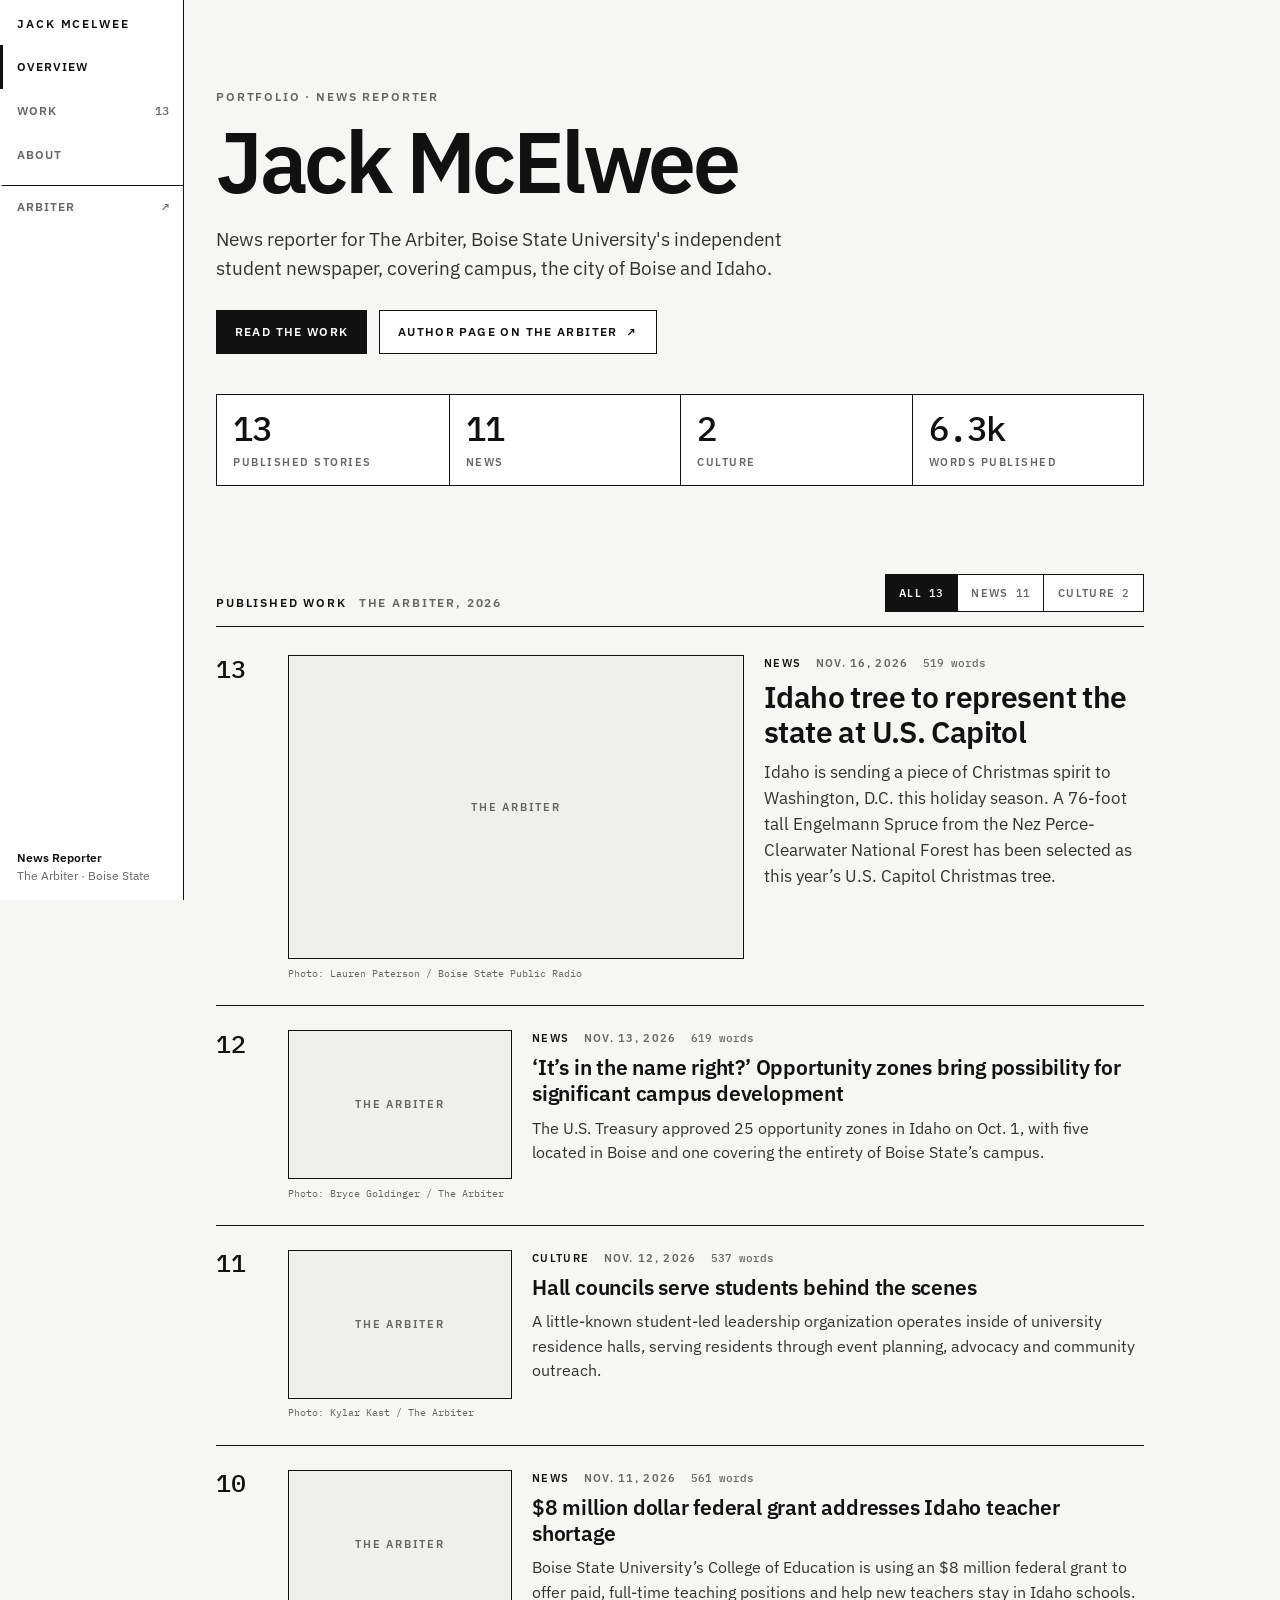
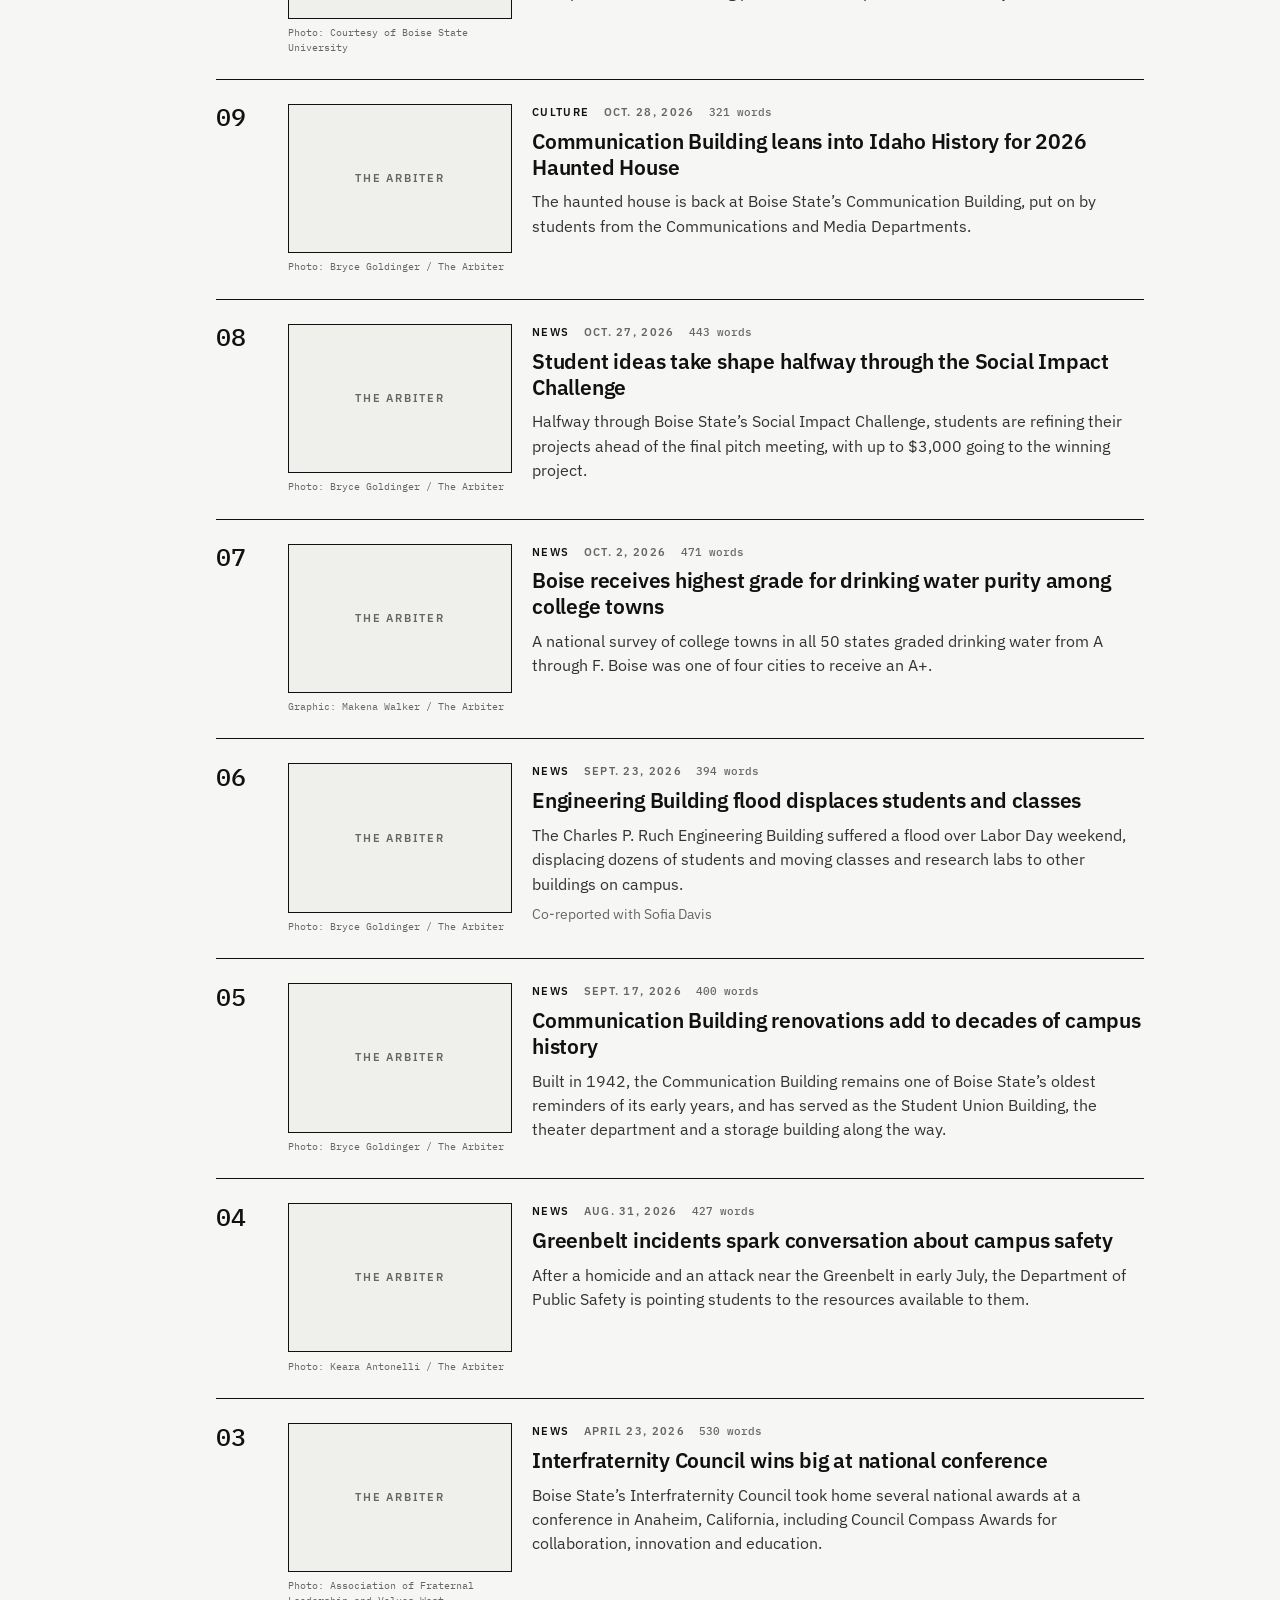
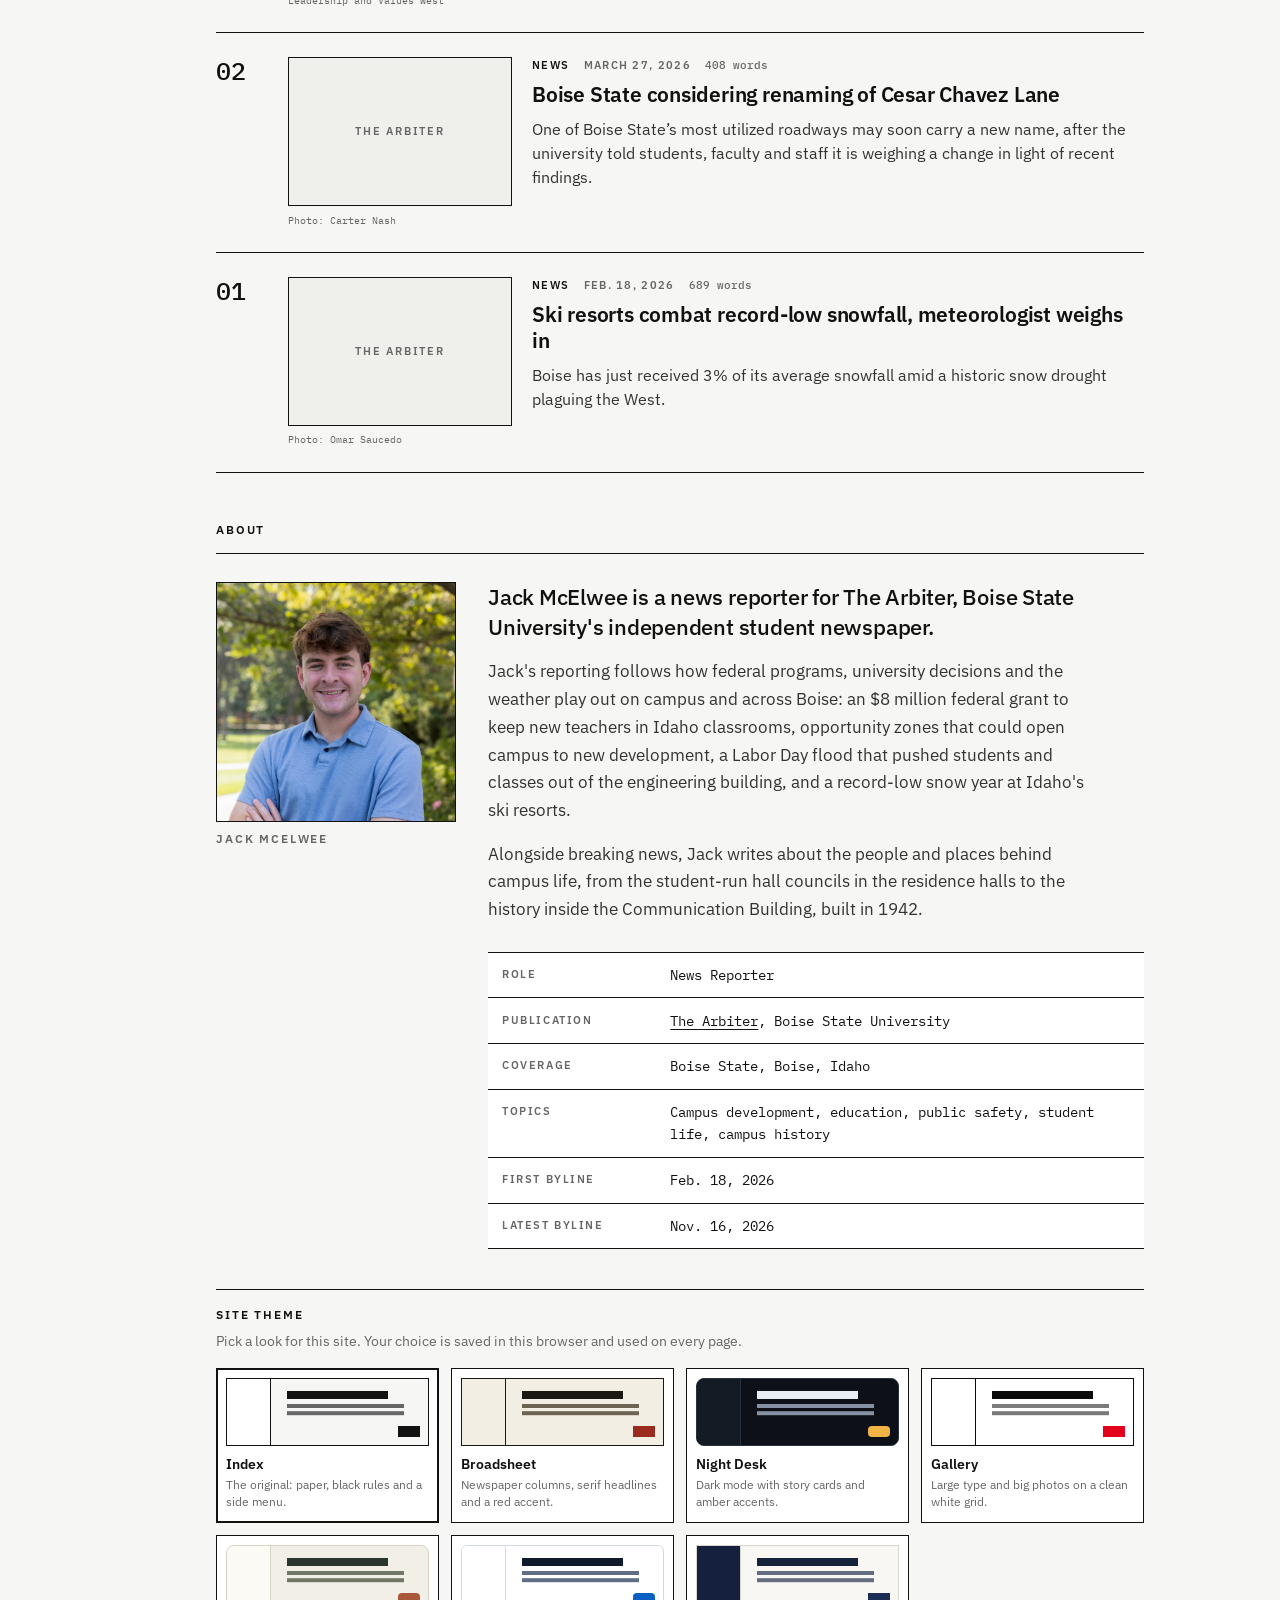
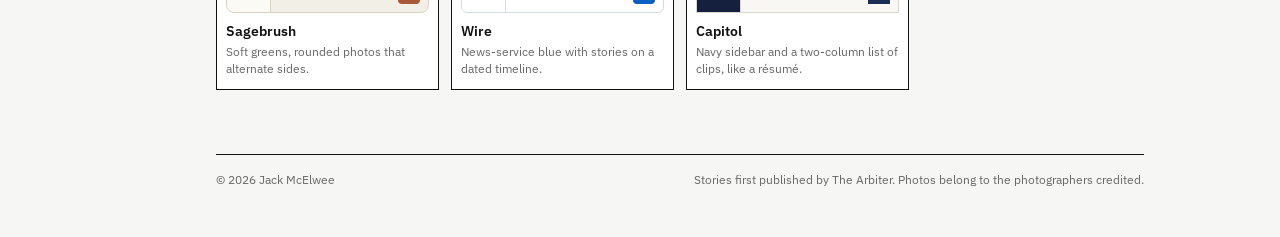
==== commit 4ee5c1e8: "Six more site themes, picked in the About section and saved in the browser Broadsheet, Night Desk, G" ====
--- a/index.html
+++ b/index.html
@@ -17,6 +17,8 @@
     <link rel="preconnect" href="https://i0.wp.com" />
     <link href="https://fonts.googleapis.com/css2?family=IBM+Plex+Mono:wght@400;500;600&amp;family=IBM+Plex+Sans:wght@400;500;600;700&amp;family=IBM+Plex+Serif:ital,wght@0,400;0,600;1,400&amp;display=swap" rel="stylesheet" />
     <link href="assets/site.css" rel="stylesheet" />
+    <link href="assets/themes.css" rel="stylesheet" />
+    <script src="assets/theme.js"></script>
   </head>
   <body>
     <a class="skip" href="#work">Skip to stories</a>
@@ -442,6 +444,15 @@
               </dl>
             </div>
           </div>
+
+          <fieldset class="theme-picker" id="theme-picker" hidden>
+            <legend class="label">Site theme</legend>
+            <p class="theme-note">
+              Pick a look for this site. Your choice is saved in this browser and used on every page.
+            </p>
+            <div class="theme-options"></div>
+            <p class="theme-warn" role="status" hidden></p>
+          </fieldset>
         </section>
 
         <footer class="foot">
--- a/assets/site.css
+++ b/assets/site.css
@@ -1,19 +1,37 @@
 /* Index theme from the budget app: paper page, white rail, hard black rules,
-   square corners, IBM Plex. Numbers first, names as captions. */
+   square corners, IBM Plex. Numbers first, names as captions.
+   The other looks live in themes.css and only change the variables below
+   plus the layout rules they need. */
 
 :root {
+  --rail: 11.5rem;
+  --phone-rail: calc(2.75rem + env(safe-area-inset-left, 0px));
+  --page: 62rem;
+}
+
+/* data-preview lets the theme picker swatches show each theme's colours. */
+:root,
+[data-preview='index'] {
   --paper: #f6f6f4;
   --surface: #ffffff;
   --surface-2: #efefec;
+  --rail-bg: var(--surface);
   --ink: #111111;
   --ink-soft: #333333;
   --muted: #666666;
   --line: #111111;
+  --text: #1d1d1d;
+  --accent: #111111;
+  --accent-hover: #333333;
+  --on-accent: #ffffff;
+  --on-accent-muted: #b5b5b5;
   --sans: 'IBM Plex Sans', 'Segoe UI', system-ui, sans-serif;
   --mono: 'IBM Plex Mono', ui-monospace, Menlo, monospace;
   --serif: 'IBM Plex Serif', Georgia, serif;
-  --rail: 11.5rem;
-  --phone-rail: calc(2.75rem + env(safe-area-inset-left, 0px));
+  --display: var(--sans);
+  --radius: 0px;
+  --img-filter: grayscale(1);
+  --theme-color: var(--paper);
   color-scheme: light;
 }
 
@@ -58,6 +76,11 @@
   outline-offset: 3px;
 }
 
+::selection {
+  background: var(--accent);
+  color: var(--on-accent);
+}
+
 .sr-only {
   position: absolute;
   width: 1px;
@@ -74,7 +97,7 @@
   z-index: 20;
   padding: 0.6rem 0.9rem;
   background: var(--ink);
-  color: #fff;
+  color: var(--paper);
   font-size: 0.72rem;
   font-weight: 600;
   letter-spacing: 0.12em;
@@ -113,7 +136,7 @@
   height: 100vh;
   overflow: auto;
   border-right: 1px solid var(--line);
-  background: var(--surface);
+  background: var(--rail-bg);
   padding: 1rem 0;
 }
 
@@ -183,7 +206,7 @@
 }
 
 .main {
-  width: min(62rem, 100%);
+  width: min(var(--page), 100%);
   padding: 2.5rem 2rem 3rem;
 }
 
@@ -194,6 +217,7 @@
 
 .hero h1 {
   margin: 0.9rem 0 0;
+  font-family: var(--display);
   font-size: clamp(2.9rem, 7.2vw, 5.4rem);
   font-weight: 600;
   letter-spacing: -0.04em;
@@ -221,6 +245,7 @@
   gap: 0.5rem;
   min-height: 2.75rem;
   border: 1px solid var(--ink);
+  border-radius: var(--radius);
   background: var(--surface);
   padding: 0 1.1rem;
   font-size: 0.72rem;
@@ -231,24 +256,29 @@
 }
 
 .btn:hover {
-  background: var(--ink);
-  color: #fff;
+  border-color: var(--accent);
+  background: var(--accent);
+  color: var(--on-accent);
 }
 
 .btn-solid {
-  background: var(--ink);
-  color: #fff;
+  border-color: var(--accent);
+  background: var(--accent);
+  color: var(--on-accent);
 }
 
 .btn-solid:hover {
-  background: var(--ink-soft);
+  border-color: var(--accent-hover);
+  background: var(--accent-hover);
 }
 
 .stats {
   display: grid;
   grid-template-columns: repeat(4, minmax(0, 1fr));
   margin: 2.5rem 0 0;
+  overflow: hidden;
   border: 1px solid var(--line);
+  border-radius: var(--radius);
   background: var(--surface);
 }
 
@@ -300,14 +330,17 @@
 
 .section-head h2 {
   display: flex;
+  flex-wrap: wrap;
   align-items: baseline;
-  gap: 0.75rem;
+  gap: 0.25rem 0.75rem;
   margin: 0;
 }
 
 .filters {
   display: flex;
+  overflow: hidden;
   border: 1px solid var(--line);
+  border-radius: var(--radius);
   background: var(--surface);
 }
 
@@ -338,8 +371,8 @@
 }
 
 .filters button[aria-pressed='true'] {
-  background: var(--ink);
-  color: #fff;
+  background: var(--accent);
+  color: var(--on-accent);
 }
 
 .filters .n {
@@ -364,8 +397,9 @@
   padding: 1.5rem 0;
 }
 
+/* !important so theme layouts that set display on .story cannot unhide it. */
 .story[hidden] {
-  display: none;
+  display: none !important;
 }
 
 .story:has(a:focus-visible) {
@@ -391,6 +425,7 @@
   aspect-ratio: 3 / 2;
   overflow: hidden;
   border: 1px solid var(--line);
+  border-radius: var(--radius);
   background: var(--surface-2);
 }
 
@@ -398,7 +433,7 @@
   width: 100%;
   height: 100%;
   object-fit: cover;
-  filter: grayscale(1);
+  filter: var(--img-filter);
   transition: filter 0.25s ease;
 }
 
@@ -467,6 +502,7 @@
 
 .story h3 {
   margin: 0.5rem 0 0;
+  font-family: var(--display);
   font-size: 1.3rem;
   font-weight: 600;
   letter-spacing: -0.01em;
@@ -541,6 +577,7 @@
   aspect-ratio: 1;
   object-fit: cover;
   border: 1px solid var(--line);
+  border-radius: var(--radius);
   background: var(--surface-2);
 }
 
@@ -595,6 +632,151 @@
 
 .facts a {
   text-underline-offset: 0.18em;
+}
+
+/* Theme picker at the end of About. theme.js adds the options and unhides it. */
+.theme-picker {
+  min-width: 0;
+  margin: 2.5rem 0 0;
+  border: 0;
+  border-top: 1px solid var(--line);
+  padding: 1rem 0 0;
+}
+
+.theme-picker legend {
+  float: left;
+  width: 100%;
+  margin: 0;
+  padding: 0;
+}
+
+.theme-note {
+  clear: both;
+  margin: 0;
+  padding-top: 0.35rem;
+  color: var(--muted);
+  font-size: 0.9rem;
+}
+
+.theme-options {
+  display: grid;
+  grid-template-columns: repeat(2, minmax(0, 1fr));
+  gap: 0.75rem;
+  margin-top: 1rem;
+}
+
+@media (min-width: 768px) {
+  .theme-options {
+    grid-template-columns: repeat(4, minmax(0, 1fr));
+  }
+}
+
+.theme-option {
+  position: relative;
+  display: flex;
+  flex-direction: column;
+  gap: 0.2rem;
+  border: 1px solid var(--line);
+  border-radius: var(--radius);
+  background: var(--surface);
+  cursor: pointer;
+  padding: 0.55rem 0.55rem 0.7rem;
+}
+
+.theme-option:hover {
+  border-color: var(--ink);
+}
+
+.theme-option:has(input:checked) {
+  border-color: var(--accent);
+  box-shadow: inset 0 0 0 1px var(--accent);
+}
+
+.theme-option:has(input:focus-visible) {
+  outline: 2px solid var(--ink);
+  outline-offset: 3px;
+}
+
+.theme-option input {
+  position: absolute;
+  width: 1px;
+  height: 1px;
+  opacity: 0;
+}
+
+/* A tiny page drawn in the theme's own colours: menu strip, headline, two text
+   lines and an accent block. The variables come from data-preview. */
+.swatch {
+  position: relative;
+  display: block;
+  height: 4.25rem;
+  margin-bottom: 0.45rem;
+  overflow: hidden;
+  border: 1px solid var(--line);
+  border-radius: min(var(--radius), 8px);
+  background: var(--paper);
+}
+
+.swatch i {
+  position: absolute;
+  display: block;
+}
+
+.swatch .sw-rail {
+  top: 0;
+  bottom: 0;
+  left: 0;
+  width: 22%;
+  border-right: 1px solid var(--line);
+  background: var(--rail-bg);
+}
+
+.swatch .sw-title {
+  top: 0.75rem;
+  left: 30%;
+  width: 50%;
+  height: 0.5rem;
+  background: var(--ink);
+}
+
+.swatch .sw-text {
+  top: 1.6rem;
+  left: 30%;
+  width: 58%;
+  height: 0.22rem;
+  background: var(--muted);
+  box-shadow: 0 0.45rem 0 var(--muted);
+}
+
+.swatch .sw-accent {
+  right: 0.5rem;
+  bottom: 0.5rem;
+  width: 1.4rem;
+  height: 0.7rem;
+  border-radius: min(var(--radius), 4px);
+  background: var(--accent);
+}
+
+.theme-name {
+  font-size: 0.85rem;
+  font-weight: 600;
+  line-height: 1.3;
+}
+
+.theme-desc {
+  color: var(--muted);
+  font-size: 0.75rem;
+  line-height: 1.4;
+}
+
+.theme-warn {
+  margin: 1rem 0 0;
+  border: 1px solid var(--line);
+  border-left: 3px solid var(--accent);
+  border-radius: var(--radius);
+  background: var(--surface);
+  padding: 0.6rem 0.8rem;
+  font-size: 0.85rem;
 }
 
 /* Story page */
@@ -635,6 +817,7 @@
   gap: 0.4rem 1rem;
   min-height: 2.75rem;
   border: 1px solid var(--line);
+  border-radius: var(--radius);
   background: var(--surface);
   padding: 0.55rem 1rem;
   text-decoration: none;
@@ -657,12 +840,13 @@
 }
 
 .source-bar:hover {
-  background: var(--ink);
-  color: #fff;
+  border-color: var(--accent);
+  background: var(--accent);
+  color: var(--on-accent);
 }
 
 .source-bar:hover .src-label {
-  color: #b5b5b5;
+  color: var(--on-accent-muted);
 }
 
 .story-head {
@@ -671,6 +855,7 @@
 
 .story-head h1 {
   margin: 0.9rem 0 0;
+  font-family: var(--display);
   font-size: clamp(2rem, 4.6vw, 3.3rem);
   font-weight: 600;
   letter-spacing: -0.03em;
@@ -708,7 +893,9 @@
 .photo {
   position: relative;
   min-height: 8rem;
+  overflow: hidden;
   border: 1px solid var(--line);
+  border-radius: var(--radius);
   background: var(--surface-2);
 }
 
@@ -724,7 +911,7 @@
 .story-text p {
   max-width: 40rem;
   margin: 0 0 1.2em;
-  color: #1d1d1d;
+  color: var(--text);
   font-family: var(--serif);
   font-size: 1.15rem;
   line-height: 1.75;
@@ -739,7 +926,9 @@
   display: grid;
   grid-template-columns: repeat(2, minmax(0, 1fr));
   margin-top: 3rem;
+  overflow: hidden;
   border: 1px solid var(--line);
+  border-radius: var(--radius);
   background: var(--surface);
 }
 
@@ -757,12 +946,12 @@
 }
 
 .pager a:hover {
-  background: var(--ink);
-  color: #fff;
+  background: var(--accent);
+  color: var(--on-accent);
 }
 
 .pager a:hover .label {
-  color: #b5b5b5;
+  color: var(--on-accent-muted);
 }
 
 .pager .older {
@@ -772,6 +961,7 @@
 .pager .t {
   display: block;
   margin-top: 0.4rem;
+  font-family: var(--display);
   font-weight: 600;
   line-height: 1.3;
 }
@@ -849,8 +1039,8 @@
   }
 
   .nav a[aria-current] {
-    background: var(--ink);
-    color: #fff;
+    background: var(--accent);
+    color: var(--on-accent);
   }
 
   .nav .out {
--- a/assets/themes.css
+++ b/assets/themes.css
@@ -0,0 +1,2113 @@
+/* Six extra looks for the portfolio, picked in the About section.
+   theme.js sets data-theme on <html> (and loads the theme's fonts); without it
+   the Index look in site.css applies. Each theme sets its colour and font
+   variables first, then only the layout rules that differ from Index.
+   The [data-preview] half of each variable block colours the picker swatches. */
+
+/* ---------------------------------------------------------------------------
+   Shared: Broadsheet, Gallery, Sagebrush and Wire move the side menu to a bar
+   across the top of the page.
+   ------------------------------------------------------------------------- */
+
+:is([data-theme='broadsheet'], [data-theme='gallery'], [data-theme='sagebrush'], [data-theme='wire']) .frame {
+  display: block;
+}
+
+:is([data-theme='broadsheet'], [data-theme='gallery'], [data-theme='sagebrush'], [data-theme='wire']) .rail {
+  position: sticky;
+  top: 0;
+  bottom: auto;
+  left: auto;
+  z-index: 10;
+  flex-direction: row;
+  align-items: center;
+  gap: 1rem;
+  width: auto;
+  height: auto;
+  overflow: visible;
+  border-right: 0;
+  border-bottom: 1px solid var(--line);
+  padding: 0 max(1rem, calc((100% - var(--page)) / 2 + 2rem));
+}
+
+:is([data-theme='broadsheet'], [data-theme='gallery'], [data-theme='sagebrush'], [data-theme='wire']) .mark {
+  padding: 0;
+  white-space: nowrap;
+}
+
+:is([data-theme='broadsheet'], [data-theme='gallery'], [data-theme='sagebrush'], [data-theme='wire']) .nav {
+  flex-direction: row;
+  height: auto;
+  margin-left: auto;
+}
+
+:is([data-theme='broadsheet'], [data-theme='gallery'], [data-theme='sagebrush'], [data-theme='wire']) .nav a {
+  min-height: 3.25rem;
+  border-bottom: 3px solid transparent;
+  border-left: 0;
+  padding: 0 0.85rem;
+}
+
+:is([data-theme='broadsheet'], [data-theme='gallery'], [data-theme='sagebrush'], [data-theme='wire']) .nav a[aria-current] {
+  border-bottom-color: var(--accent);
+}
+
+:is([data-theme='broadsheet'], [data-theme='gallery'], [data-theme='sagebrush'], [data-theme='wire']) .nav .out {
+  margin-top: 0;
+  border-top: 0;
+}
+
+:is([data-theme='broadsheet'], [data-theme='gallery'], [data-theme='sagebrush'], [data-theme='wire']) .rail-foot {
+  display: none;
+}
+
+:is([data-theme='broadsheet'], [data-theme='gallery'], [data-theme='sagebrush'], [data-theme='wire']) .main {
+  margin: 0 auto;
+}
+
+:is([data-theme='broadsheet'], [data-theme='gallery'], [data-theme='sagebrush'], [data-theme='wire']) .section {
+  scroll-margin-top: 4.5rem;
+}
+
+@media (max-width: 767px) {
+  :is([data-theme='broadsheet'], [data-theme='gallery'], [data-theme='sagebrush'], [data-theme='wire']) .rail {
+    padding: 0 env(safe-area-inset-right, 0px) 0 env(safe-area-inset-left, 0px);
+  }
+
+  :is([data-theme='broadsheet'], [data-theme='gallery'], [data-theme='sagebrush'], [data-theme='wire']) .nav {
+    flex: 1;
+    margin-left: 0;
+  }
+
+  :is([data-theme='broadsheet'], [data-theme='gallery'], [data-theme='sagebrush'], [data-theme='wire']) .nav a {
+    min-height: 2.75rem;
+    padding: 0 0.25rem;
+    writing-mode: horizontal-tb;
+  }
+}
+
+/* ---------------------------------------------------------------------------
+   Broadsheet: a newspaper front page. Newsprint, serif headlines, a centred
+   masthead and stories set in ruled columns.
+   ------------------------------------------------------------------------- */
+
+[data-theme='broadsheet'],
+[data-preview='broadsheet'] {
+  --paper: #f3eee3;
+  --surface: #f9f6ee;
+  --surface-2: #e5ddcc;
+  --rail-bg: var(--paper);
+  --ink: #1b1813;
+  --ink-soft: #3a342b;
+  --muted: #6c6353;
+  --line: #1b1813;
+  --rule: #cbc0aa;
+  --text: #221e18;
+  --accent: #9c2a1e;
+  --accent-hover: #7b1f15;
+  --on-accent: #f9f6ee;
+  --on-accent-muted: #ebc8c1;
+  --sans: 'Libre Franklin', 'Helvetica Neue', Arial, sans-serif;
+  --serif: 'Source Serif 4', Georgia, serif;
+  --display: 'Playfair Display', Georgia, serif;
+  --img-filter: grayscale(1) sepia(0.15) contrast(1.05);
+  --page: 66rem;
+  color-scheme: light;
+}
+
+[data-theme='broadsheet'] .rail {
+  border-bottom: 3px double var(--line);
+}
+
+[data-theme='broadsheet'] .mark {
+  font-family: var(--display);
+  font-size: 1.2rem;
+  font-weight: 800;
+  letter-spacing: 0;
+  text-transform: none;
+}
+
+[data-theme='broadsheet'] .hero {
+  text-align: center;
+}
+
+[data-theme='broadsheet'] .hero > .label {
+  display: flex;
+  align-items: center;
+  gap: 1rem;
+}
+
+[data-theme='broadsheet'] .hero > .label::before,
+[data-theme='broadsheet'] .hero > .label::after {
+  content: '';
+  flex: 1;
+  height: 1px;
+  background: var(--line);
+}
+
+[data-theme='broadsheet'] .hero h1 {
+  margin-top: 1.25rem;
+  font-size: clamp(3.2rem, 10vw, 7.25rem);
+  font-weight: 900;
+  letter-spacing: -0.02em;
+  line-height: 0.92;
+}
+
+[data-theme='broadsheet'] .lede {
+  margin-inline: auto;
+  font-family: var(--serif);
+  font-size: 1.3rem;
+  font-style: italic;
+}
+
+[data-theme='broadsheet'] .actions {
+  justify-content: center;
+}
+
+[data-theme='broadsheet'] .stats {
+  border-width: 3px 0 1px;
+  border-style: double none solid;
+  background: none;
+}
+
+[data-theme='broadsheet'] .stat {
+  align-items: center;
+  border-left-color: var(--rule);
+}
+
+[data-theme='broadsheet'] .stat dd {
+  font-family: var(--display);
+  font-weight: 700;
+  letter-spacing: 0;
+}
+
+[data-theme='broadsheet'] .section-head {
+  border-top: 4px solid var(--line);
+  padding-top: 0.6rem;
+}
+
+[data-theme='broadsheet'] .section-head h2 .label:first-child {
+  font-family: var(--display);
+  font-size: 1.65rem;
+  font-weight: 800;
+  letter-spacing: 0;
+  text-transform: none;
+}
+
+[data-theme='broadsheet'] .section-head h2 .label.muted {
+  font-family: var(--serif);
+  font-size: 0.95rem;
+  font-style: italic;
+  font-weight: 400;
+  letter-spacing: 0;
+  text-transform: none;
+}
+
+[data-theme='broadsheet'] .stories {
+  column-count: 3;
+  column-gap: 2.5rem;
+  column-rule: 1px solid var(--rule);
+}
+
+[data-theme='broadsheet'] .story {
+  display: block;
+  break-inside: avoid;
+  border-bottom-color: var(--rule);
+  padding: 1.4rem 0;
+}
+
+[data-theme='broadsheet'] .story-no {
+  display: none;
+}
+
+[data-theme='broadsheet'] .story-media {
+  margin-bottom: 0.85rem;
+}
+
+[data-theme='broadsheet'] .story-img {
+  border-color: var(--rule);
+}
+
+[data-theme='broadsheet'] .story h3 {
+  font-size: 1.35rem;
+  font-weight: 700;
+  letter-spacing: 0;
+  line-height: 1.18;
+}
+
+[data-theme='broadsheet'] .story .dek,
+[data-theme='broadsheet'] .with,
+[data-theme='broadsheet'] .bio p,
+[data-theme='broadsheet'] .story-head .dek {
+  font-family: var(--serif);
+}
+
+[data-theme='broadsheet'] .story.lead {
+  column-span: all;
+  display: grid;
+  grid-template-columns: minmax(0, 1.45fr) minmax(0, 1fr);
+  gap: 2rem;
+  align-items: center;
+  border-bottom: 1px solid var(--line);
+  padding: 1.75rem 0;
+}
+
+[data-theme='broadsheet'] .story.lead .story-media {
+  margin-bottom: 0;
+}
+
+[data-theme='broadsheet'] .story.lead h3 {
+  font-size: 2.4rem;
+  font-weight: 800;
+  line-height: 1.08;
+}
+
+[data-theme='broadsheet'] .story.lead .dek {
+  font-size: 1.15rem;
+}
+
+[data-theme='broadsheet'] .portrait img {
+  filter: grayscale(1) contrast(1.05);
+}
+
+[data-theme='broadsheet'] .bio p:first-child {
+  font-family: var(--display);
+  font-size: 1.6rem;
+  font-style: italic;
+  font-weight: 400;
+  line-height: 1.3;
+}
+
+[data-theme='broadsheet'] .bio p:nth-child(2)::first-letter,
+[data-theme='broadsheet'] .story-text p:first-child::first-letter {
+  float: left;
+  margin: 0.06em 0.08em 0 0;
+  color: var(--accent);
+  font-family: var(--display);
+  font-size: 3.5em;
+  font-weight: 800;
+  line-height: 0.8;
+}
+
+[data-theme='broadsheet'] .facts {
+  background: none;
+}
+
+[data-theme='broadsheet'] .facts div {
+  border-bottom-color: var(--rule);
+  padding-inline: 0;
+}
+
+[data-theme='broadsheet'] .facts dd {
+  font-family: var(--serif);
+  font-size: 1rem;
+}
+
+[data-theme='broadsheet'] .story-head {
+  text-align: center;
+}
+
+[data-theme='broadsheet'] .story-head .meta {
+  justify-content: center;
+}
+
+[data-theme='broadsheet'] .story-head h1 {
+  font-size: clamp(2.2rem, 5vw, 3.5rem);
+  font-weight: 800;
+  letter-spacing: -0.01em;
+}
+
+[data-theme='broadsheet'] .story-head .dek {
+  margin-inline: auto;
+  font-style: italic;
+}
+
+[data-theme='broadsheet'] .byline {
+  border-bottom: 1px solid var(--line);
+  padding-bottom: 0.8rem;
+}
+
+[data-theme='broadsheet'] .story-text p {
+  margin-inline: auto;
+  hyphens: auto;
+}
+
+[data-theme='broadsheet'] .foot {
+  border-top: 3px double var(--line);
+}
+
+@media (min-width: 768px) {
+  [data-theme='broadsheet'] .story-text p {
+    text-align: justify;
+  }
+}
+
+@media (max-width: 1023px) and (min-width: 768px) {
+  [data-theme='broadsheet'] .stories {
+    column-count: 2;
+  }
+}
+
+@media (max-width: 767px) {
+  [data-theme='broadsheet'] .stories {
+    column-count: 1;
+  }
+
+  [data-theme='broadsheet'] .story.lead {
+    grid-template-columns: minmax(0, 1fr);
+    gap: 0.9rem;
+  }
+
+  [data-theme='broadsheet'] .story.lead .story-media,
+  [data-theme='broadsheet'] .story.lead .story-body {
+    grid-column: auto;
+  }
+
+  [data-theme='broadsheet'] .story.lead h3 {
+    font-size: 1.75rem;
+  }
+}
+
+/* ---------------------------------------------------------------------------
+   Night Desk: dark mode. Menu on the right, stories as cards with amber
+   accents.
+   ------------------------------------------------------------------------- */
+
+[data-theme='night'],
+[data-preview='night'] {
+  --paper: #0d1117;
+  --surface: #151b24;
+  --surface-2: #1d2531;
+  --rail-bg: var(--surface);
+  --ink: #e8edf3;
+  --ink-soft: #b7c1ce;
+  --muted: #8592a3;
+  --line: #273140;
+  --text: #d3dae3;
+  --accent: #f2b445;
+  --accent-hover: #ffc766;
+  --on-accent: #1c1405;
+  --on-accent-muted: #5e4617;
+  --sans: 'Space Grotesk', 'Segoe UI', system-ui, sans-serif;
+  --mono: 'JetBrains Mono', ui-monospace, Menlo, monospace;
+  --radius: 12px;
+  --img-filter: grayscale(0.6) brightness(0.82);
+  color-scheme: dark;
+}
+
+[data-theme='night'] :focus-visible {
+  outline-color: var(--accent);
+}
+
+[data-theme='night'] .frame {
+  grid-template-columns: minmax(0, 1fr) var(--rail);
+}
+
+[data-theme='night'] .rail {
+  grid-column: 2;
+  grid-row: 1;
+  border-right: 0;
+  border-left: 1px solid var(--line);
+}
+
+[data-theme='night'] .main {
+  grid-column: 1;
+  grid-row: 1;
+  margin: 0 auto;
+}
+
+[data-theme='night'] .mark::before {
+  content: '';
+  display: inline-block;
+  width: 0.45rem;
+  height: 0.45rem;
+  margin-right: 0.5rem;
+  border-radius: 50%;
+  background: var(--accent);
+  vertical-align: 0.1em;
+}
+
+[data-theme='night'] .nav a {
+  border-right: 3px solid transparent;
+  border-left: 0;
+}
+
+[data-theme='night'] .nav a[aria-current] {
+  border-right-color: var(--accent);
+  color: var(--accent);
+}
+
+[data-theme='night'] .hero h1 {
+  font-weight: 700;
+  letter-spacing: -0.045em;
+}
+
+[data-theme='night'] .btn {
+  border-color: var(--line);
+}
+
+[data-theme='night'] .btn:hover {
+  border-color: var(--accent);
+}
+
+[data-theme='night'] .btn-solid {
+  border-color: var(--accent);
+  background: var(--accent);
+}
+
+[data-theme='night'] .stats {
+  gap: 0.75rem;
+  overflow: visible;
+  border: 0;
+  background: none;
+}
+
+[data-theme='night'] .stat {
+  border: 1px solid var(--line);
+  border-radius: var(--radius);
+  background: var(--surface);
+}
+
+[data-theme='night'] .stat dd {
+  color: var(--accent);
+}
+
+[data-theme='night'] .filters {
+  gap: 2px;
+  border-radius: 999px;
+  padding: 3px;
+}
+
+[data-theme='night'] .filters button {
+  border-left: 0;
+  border-radius: 999px;
+}
+
+[data-theme='night'] .stories {
+  display: grid;
+  grid-template-columns: repeat(2, minmax(0, 1fr));
+  gap: 1rem;
+  padding-top: 1.25rem;
+}
+
+[data-theme='night'] .story {
+  display: flex;
+  flex-direction: column;
+  overflow: hidden;
+  border: 1px solid var(--line);
+  border-radius: var(--radius);
+  background: var(--surface);
+  padding: 0;
+  transition: border-color 0.2s ease, transform 0.2s ease;
+}
+
+[data-theme='night'] .story:hover {
+  border-color: var(--accent);
+  transform: translateY(-2px);
+}
+
+[data-theme='night'] .story:has(a:focus-visible) {
+  outline-color: var(--accent);
+}
+
+[data-theme='night'] .story-no {
+  position: absolute;
+  top: 0.7rem;
+  left: 0.7rem;
+  z-index: 1;
+  border-radius: 6px;
+  background: rgba(13, 17, 23, 0.85);
+  padding: 0.3rem 0.5rem;
+  color: var(--accent);
+  font-size: 0.8rem;
+}
+
+[data-theme='night'] .story-img {
+  border: 0;
+  border-bottom: 1px solid var(--line);
+  border-radius: 0;
+}
+
+[data-theme='night'] .story .credit {
+  padding: 0 1.1rem;
+}
+
+[data-theme='night'] .story-body {
+  padding: 0.75rem 1.1rem 1.3rem;
+}
+
+[data-theme='night'] .meta .sec {
+  color: var(--accent);
+}
+
+[data-theme='night'] .story h3 {
+  font-size: 1.2rem;
+}
+
+[data-theme='night'] .story.lead {
+  grid-column: 1 / -1;
+  display: grid;
+  grid-template-columns: minmax(0, 1.3fr) minmax(0, 1fr);
+  gap: 0;
+  padding: 0;
+}
+
+[data-theme='night'] .story.lead .story-media {
+  display: flex;
+  flex-direction: column;
+  border-right: 1px solid var(--line);
+  padding-bottom: 0.9rem;
+}
+
+[data-theme='night'] .story.lead .story-img {
+  flex: 1;
+  min-height: 18rem;
+  aspect-ratio: auto;
+}
+
+[data-theme='night'] .story.lead .story-body {
+  align-self: center;
+  padding: 1.75rem;
+}
+
+[data-theme='night'] .story.lead h3 {
+  font-size: 1.75rem;
+}
+
+[data-theme='night'] .portrait img {
+  border: 0;
+  border-radius: 50%;
+  box-shadow: 0 0 0 4px var(--paper), 0 0 0 6px var(--accent);
+}
+
+[data-theme='night'] .portrait figcaption {
+  margin-top: 1rem;
+  text-align: center;
+}
+
+[data-theme='night'] .facts {
+  overflow: hidden;
+  border: 1px solid var(--line);
+  border-radius: var(--radius);
+}
+
+[data-theme='night'] .facts div:last-child {
+  border-bottom: 0;
+}
+
+[data-theme='night'] .meta .no {
+  color: var(--accent);
+}
+
+[data-theme='night'] .story-text a {
+  color: var(--accent);
+}
+
+@media (max-width: 767px) {
+  [data-theme='night'] .rail {
+    right: 0;
+    left: auto;
+    border-left: 1px solid var(--line);
+    padding: env(safe-area-inset-top, 0px) env(safe-area-inset-right, 0px) 0 0;
+  }
+
+  [data-theme='night'] .nav a {
+    border-right: 0;
+  }
+
+  [data-theme='night'] .nav a[aria-current] {
+    color: var(--on-accent);
+  }
+
+  [data-theme='night'] .main {
+    margin: 0 var(--phone-rail) 0 0;
+  }
+
+  [data-theme='night'] .stories {
+    grid-template-columns: minmax(0, 1fr);
+  }
+
+  [data-theme='night'] .story.lead {
+    display: flex;
+  }
+
+  [data-theme='night'] .story.lead .story-media {
+    border-right: 0;
+  }
+
+  [data-theme='night'] .story.lead .story-img {
+    min-height: 0;
+    aspect-ratio: 3 / 2;
+  }
+
+  [data-theme='night'] .story.lead .story-body {
+    padding: 0.75rem 1.1rem 1.3rem;
+  }
+
+  [data-theme='night'] .story.lead h3 {
+    font-size: 1.4rem;
+  }
+}
+
+@media print {
+  [data-theme='night'] {
+    --paper: #ffffff;
+    --surface: #ffffff;
+    --ink: #111111;
+    --ink-soft: #333333;
+    --muted: #666666;
+    --text: #1d1d1d;
+    --line: #cccccc;
+  }
+}
+
+/* ---------------------------------------------------------------------------
+   Gallery: Swiss-style. White page, very large type on a 12-column grid,
+   big colour photos and a red accent.
+   ------------------------------------------------------------------------- */
+
+[data-theme='gallery'],
+[data-preview='gallery'] {
+  --paper: #ffffff;
+  --surface: #ffffff;
+  --surface-2: #f1f1f1;
+  --rail-bg: var(--paper);
+  --ink: #0b0b0b;
+  --ink-soft: #2b2b2b;
+  --muted: #7a7a7a;
+  --line: #0b0b0b;
+  --rule: #e2e2e2;
+  --text: #161616;
+  --accent: #e3001b;
+  --accent-hover: #b70016;
+  --on-accent: #ffffff;
+  --on-accent-muted: #ffc4cb;
+  --sans: 'Inter', 'Helvetica Neue', Helvetica, Arial, sans-serif;
+  --mono: 'Inter', 'Helvetica Neue', Helvetica, Arial, sans-serif;
+  --serif: 'Inter', 'Helvetica Neue', Helvetica, Arial, sans-serif;
+  --display: 'Inter Tight', 'Helvetica Neue', Helvetica, Arial, sans-serif;
+  --img-filter: none;
+  --page: 78rem;
+  color-scheme: light;
+}
+
+/* Sentence case everywhere instead of spaced capitals. */
+[data-theme='gallery'] :is(.label, .meta, .nav a, .mark, .btn, .filters button, .stat dt, .facts dt, .byline, .back, .src-label, .src-go) {
+  font-size: 0.875rem;
+  font-weight: 500;
+  letter-spacing: -0.005em;
+  text-transform: none;
+}
+
+[data-theme='gallery'] .rail {
+  border-bottom-color: var(--rule);
+  background: rgba(255, 255, 255, 0.94);
+  backdrop-filter: blur(8px);
+  -webkit-backdrop-filter: blur(8px);
+}
+
+[data-theme='gallery'] .rail .mark {
+  font-size: 1rem;
+  font-weight: 700;
+}
+
+[data-theme='gallery'] .mark::after {
+  content: '';
+  display: inline-block;
+  width: 0.5rem;
+  height: 0.5rem;
+  margin-left: 0.3rem;
+  background: var(--accent);
+}
+
+[data-theme='gallery'] .nav a {
+  font-size: 0.95rem;
+}
+
+@media (min-width: 768px) {
+  [data-theme='gallery'] .nav a[aria-current] {
+    color: var(--ink);
+  }
+}
+
+[data-theme='gallery'] .main {
+  padding-top: 3rem;
+}
+
+[data-theme='gallery'] .hero {
+  display: grid;
+  grid-template-columns: repeat(12, minmax(0, 1fr));
+  column-gap: 1.5rem;
+  padding-bottom: 3rem;
+}
+
+[data-theme='gallery'] .hero > * {
+  grid-column: 1 / -1;
+}
+
+[data-theme='gallery'] .hero > .label {
+  display: flex;
+  align-items: center;
+  gap: 0.5rem;
+  color: var(--ink);
+}
+
+[data-theme='gallery'] .hero > .label::before {
+  content: '';
+  width: 0.7rem;
+  height: 0.7rem;
+  background: var(--accent);
+}
+
+[data-theme='gallery'] .hero h1 {
+  margin: 1.5rem 0 0 -0.04em;
+  font-size: clamp(3.6rem, 13vw, 11.5rem);
+  font-weight: 700;
+  letter-spacing: -0.06em;
+  line-height: 0.84;
+}
+
+[data-theme='gallery'] .lede {
+  grid-column: 6 / -1;
+  max-width: none;
+  margin-top: 2.5rem;
+  color: var(--ink);
+  font-size: 1.5rem;
+  font-weight: 500;
+  letter-spacing: -0.02em;
+  line-height: 1.3;
+}
+
+[data-theme='gallery'] .actions {
+  grid-column: 6 / -1;
+}
+
+[data-theme='gallery'] .btn {
+  border-radius: 999px;
+  padding: 0 1.3rem;
+}
+
+[data-theme='gallery'] .stats {
+  margin-top: 3.5rem;
+  border: 0;
+  border-top: 2px solid var(--ink);
+  background: none;
+}
+
+[data-theme='gallery'] .stat {
+  border-left: 0;
+  padding: 1rem 1.5rem 0 0;
+}
+
+[data-theme='gallery'] .stat dd {
+  font-family: var(--display);
+  font-size: clamp(2.4rem, 5vw, 3.8rem);
+  font-weight: 600;
+  letter-spacing: -0.05em;
+  line-height: 1;
+}
+
+[data-theme='gallery'] .section-head {
+  border-bottom: 2px solid var(--ink);
+  padding-bottom: 1rem;
+}
+
+[data-theme='gallery'] .section-head h2 .label:first-child {
+  font-family: var(--display);
+  font-size: clamp(2rem, 4vw, 3rem);
+  font-weight: 700;
+  letter-spacing: -0.045em;
+  line-height: 1;
+}
+
+[data-theme='gallery'] .filters {
+  gap: 1.25rem;
+  overflow: visible;
+  border: 0;
+  background: none;
+}
+
+[data-theme='gallery'] .filters button {
+  min-height: 2rem;
+  border-left: 0;
+  padding: 0;
+  font-size: 0.95rem;
+}
+
+[data-theme='gallery'] .filters button[aria-pressed='true'] {
+  background: none;
+  box-shadow: inset 0 -2px 0 var(--accent);
+  color: var(--ink);
+}
+
+[data-theme='gallery'] .stories {
+  display: grid;
+  grid-template-columns: repeat(2, minmax(0, 1fr));
+  gap: 3.5rem 1.5rem;
+  padding-top: 2rem;
+}
+
+[data-theme='gallery'] .story {
+  display: flex;
+  flex-direction: column;
+  gap: 0.75rem;
+  border: 0;
+  padding: 0;
+}
+
+[data-theme='gallery'] .story-no {
+  position: absolute;
+  top: 0;
+  left: 0;
+  z-index: 1;
+  background: var(--accent);
+  padding: 0.45rem 0.6rem;
+  color: var(--on-accent);
+  font-family: var(--display);
+  font-size: 0.85rem;
+  font-weight: 600;
+  letter-spacing: 0;
+  line-height: 1;
+}
+
+[data-theme='gallery'] .story-img {
+  aspect-ratio: 4 / 3;
+  border: 0;
+}
+
+[data-theme='gallery'] .story-img img {
+  transition: transform 0.5s ease;
+}
+
+[data-theme='gallery'] .story:hover .story-img img {
+  transform: scale(1.03);
+}
+
+[data-theme='gallery'] .meta .sec {
+  color: var(--accent);
+}
+
+[data-theme='gallery'] .story h3 {
+  margin-top: 0.6rem;
+  font-size: 1.6rem;
+  font-weight: 600;
+  letter-spacing: -0.03em;
+  line-height: 1.15;
+}
+
+[data-theme='gallery'] .story:hover h3 a {
+  color: var(--accent);
+  text-decoration: none;
+}
+
+[data-theme='gallery'] .story.lead {
+  grid-column: 1 / -1;
+  display: grid;
+  grid-template-columns: repeat(12, minmax(0, 1fr));
+  gap: 0 1.5rem;
+  padding: 0;
+}
+
+[data-theme='gallery'] .story.lead .story-media {
+  grid-column: 1 / span 8;
+}
+
+[data-theme='gallery'] .story.lead .story-body {
+  grid-column: 9 / -1;
+  align-self: end;
+}
+
+[data-theme='gallery'] .story.lead .story-img {
+  aspect-ratio: 3 / 2;
+}
+
+[data-theme='gallery'] .story.lead h3 {
+  font-size: clamp(1.9rem, 3vw, 2.6rem);
+  letter-spacing: -0.04em;
+  line-height: 1.05;
+}
+
+[data-theme='gallery'] .about {
+  grid-template-columns: repeat(12, minmax(0, 1fr));
+  gap: 2rem 1.5rem;
+}
+
+[data-theme='gallery'] .portrait {
+  grid-column: 1 / span 4;
+}
+
+[data-theme='gallery'] .about > div {
+  grid-column: 5 / -1;
+}
+
+[data-theme='gallery'] .portrait img {
+  border: 0;
+}
+
+[data-theme='gallery'] .bio p:first-child {
+  font-family: var(--display);
+  font-size: 1.9rem;
+  font-weight: 600;
+  letter-spacing: -0.03em;
+  line-height: 1.2;
+}
+
+[data-theme='gallery'] .facts {
+  border-top: 2px solid var(--ink);
+  background: none;
+}
+
+[data-theme='gallery'] .facts div {
+  border-bottom-color: var(--rule);
+  padding-inline: 0;
+}
+
+[data-theme='gallery'] .facts dt {
+  line-height: 1.6;
+}
+
+[data-theme='gallery'] .facts dd {
+  font-size: 1rem;
+}
+
+[data-theme='gallery'] .main-story {
+  width: min(56rem, 100%);
+}
+
+[data-theme='gallery'] .story-head h1 {
+  font-size: clamp(2.4rem, 6vw, 4.4rem);
+  font-weight: 700;
+  letter-spacing: -0.045em;
+  line-height: 1;
+}
+
+[data-theme='gallery'] .byline {
+  border-top: 2px solid var(--ink);
+}
+
+[data-theme='gallery'] .photo {
+  border: 0;
+}
+
+[data-theme='gallery'] .source-bar {
+  border-color: var(--surface-2);
+  background: var(--surface-2);
+}
+
+[data-theme='gallery'] .story-text p {
+  font-size: 1.15rem;
+  letter-spacing: -0.005em;
+  line-height: 1.7;
+}
+
+[data-theme='gallery'] .pager {
+  border: 0;
+  border-top: 2px solid var(--ink);
+}
+
+[data-theme='gallery'] .pager > * + * {
+  border-left-color: var(--rule);
+}
+
+[data-theme='gallery'] .pager .t {
+  font-size: 1.3rem;
+  letter-spacing: -0.02em;
+}
+
+[data-theme='gallery'] .foot {
+  border-top-color: var(--rule);
+}
+
+@media (max-width: 1023px) and (min-width: 768px) {
+  [data-theme='gallery'] .story.lead .story-media {
+    grid-column: 1 / span 7;
+  }
+
+  [data-theme='gallery'] .story.lead .story-body {
+    grid-column: 8 / -1;
+  }
+
+  [data-theme='gallery'] .lede,
+  [data-theme='gallery'] .actions {
+    grid-column: 4 / -1;
+  }
+}
+
+@media (max-width: 767px) {
+  [data-theme='gallery'] .main {
+    padding-top: 2rem;
+  }
+
+  [data-theme='gallery'] .lede,
+  [data-theme='gallery'] .actions {
+    grid-column: 1 / -1;
+  }
+
+  [data-theme='gallery'] .lede {
+    margin-top: 1.5rem;
+    font-size: 1.2rem;
+  }
+
+  [data-theme='gallery'] .stories {
+    grid-template-columns: minmax(0, 1fr);
+    gap: 2.5rem;
+  }
+
+  [data-theme='gallery'] .story.lead {
+    display: flex;
+  }
+
+  [data-theme='gallery'] .about > div,
+  [data-theme='gallery'] .portrait {
+    grid-column: 1 / -1;
+  }
+
+  [data-theme='gallery'] .bio p:first-child {
+    font-size: 1.45rem;
+  }
+
+  [data-theme='gallery'] .pager > * + * {
+    border-top: 1px solid var(--rule);
+  }
+}
+
+/* ---------------------------------------------------------------------------
+   Sagebrush: soft Idaho greens and clay, a floating rounded menu, rounded
+   photos that alternate sides down the page.
+   ------------------------------------------------------------------------- */
+
+[data-theme='sagebrush'],
+[data-preview='sagebrush'] {
+  --paper: #f2efe6;
+  --surface: #fbfaf5;
+  --surface-2: #e3e7d9;
+  --rail-bg: var(--surface);
+  --ink: #2b362c;
+  --ink-soft: #4a564a;
+  --muted: #6f7867;
+  --line: #d7d2c2;
+  --text: #313b31;
+  --accent: #a9583a;
+  --accent-hover: #8d4830;
+  --on-accent: #ffffff;
+  --on-accent-muted: #f4d5c8;
+  --sans: 'DM Sans', 'Segoe UI', system-ui, sans-serif;
+  --mono: 'DM Mono', ui-monospace, Menlo, monospace;
+  --serif: 'Fraunces', Georgia, serif;
+  --display: 'Fraunces', Georgia, serif;
+  --radius: 16px;
+  --img-filter: saturate(0.85);
+  --page: 64rem;
+  color-scheme: light;
+}
+
+[data-theme='sagebrush'] .rail {
+  top: 0.9rem;
+  gap: 0.5rem;
+  width: fit-content;
+  max-width: calc(100% - 2rem);
+  margin: 0.9rem auto 0;
+  border: 1px solid var(--line);
+  border-radius: 999px;
+  background: rgba(251, 250, 245, 0.88);
+  backdrop-filter: blur(12px);
+  -webkit-backdrop-filter: blur(12px);
+  box-shadow: 0 10px 30px rgba(43, 54, 44, 0.1);
+  padding: 0.35rem;
+}
+
+[data-theme='sagebrush'] .mark {
+  padding: 0 0.75rem 0 0.9rem;
+  font-family: var(--display);
+  font-size: 1.05rem;
+  font-weight: 600;
+  letter-spacing: -0.01em;
+  text-transform: none;
+}
+
+[data-theme='sagebrush'] .nav {
+  gap: 0.15rem;
+  margin-left: 0;
+}
+
+[data-theme='sagebrush'] .nav a {
+  min-height: 2.4rem;
+  border-bottom: 0;
+  border-radius: 999px;
+  padding: 0 1rem;
+}
+
+[data-theme='sagebrush'] .nav a:hover {
+  background: var(--surface-2);
+}
+
+[data-theme='sagebrush'] .nav a[aria-current] {
+  background: var(--ink);
+  color: var(--paper);
+}
+
+[data-theme='sagebrush'] .main {
+  padding-top: 2.5rem;
+}
+
+[data-theme='sagebrush'] .section {
+  scroll-margin-top: 5.5rem;
+}
+
+[data-theme='sagebrush'] .hero {
+  border-radius: 28px;
+  background: linear-gradient(160deg, var(--surface-2), #d3dbc5);
+  padding: 3.5rem 2rem 2.25rem;
+  text-align: center;
+}
+
+[data-theme='sagebrush'] .hero > .label {
+  display: inline-block;
+  border-radius: 999px;
+  background: var(--surface);
+  padding: 0.35rem 0.9rem;
+  color: var(--ink-soft);
+}
+
+[data-theme='sagebrush'] .hero h1 {
+  margin-top: 1.25rem;
+  font-size: clamp(3rem, 8vw, 5.75rem);
+  font-weight: 600;
+  letter-spacing: -0.035em;
+  line-height: 1;
+}
+
+[data-theme='sagebrush'] .lede {
+  margin-inline: auto;
+}
+
+[data-theme='sagebrush'] .actions {
+  justify-content: center;
+}
+
+[data-theme='sagebrush'] .btn {
+  border-radius: 999px;
+}
+
+[data-theme='sagebrush'] .btn:not(.btn-solid) {
+  border-color: transparent;
+}
+
+[data-theme='sagebrush'] .stats {
+  gap: 0.6rem;
+  max-width: 46rem;
+  margin: 2.5rem auto 0;
+  overflow: visible;
+  border: 0;
+  background: none;
+}
+
+[data-theme='sagebrush'] .stat {
+  align-items: center;
+  border: 0;
+  border-radius: var(--radius);
+  background: var(--surface);
+  padding: 0.9rem 0.75rem;
+}
+
+[data-theme='sagebrush'] .stat dd {
+  font-family: var(--display);
+  font-weight: 600;
+}
+
+[data-theme='sagebrush'] .section-head {
+  border-bottom: 1px solid var(--line);
+}
+
+[data-theme='sagebrush'] .section-head h2 .label:first-child {
+  font-family: var(--display);
+  font-size: 2rem;
+  font-weight: 600;
+  letter-spacing: -0.02em;
+  text-transform: none;
+}
+
+[data-theme='sagebrush'] .filters {
+  gap: 2px;
+  border: 0;
+  border-radius: 999px;
+  background: var(--surface-2);
+  padding: 3px;
+}
+
+[data-theme='sagebrush'] .filters button {
+  border-left: 0;
+  border-radius: 999px;
+}
+
+[data-theme='sagebrush'] .filters button[aria-pressed='true'] {
+  background: var(--ink);
+  color: var(--paper);
+}
+
+/* Photo on one side, words on the other, centred against the photo. */
+[data-theme='sagebrush'] .story {
+  grid-template-columns: minmax(0, 1.05fr) minmax(0, 1fr);
+  grid-template-rows: 1fr auto auto 1fr;
+  grid-template-areas:
+    'media .'
+    'media no'
+    'media body'
+    'media .';
+  gap: 0 2.5rem;
+  border-bottom-color: var(--line);
+  padding: 2.5rem 0;
+}
+
+[data-theme='sagebrush'] .story:nth-child(even of .story:not([hidden])) {
+  grid-template-columns: minmax(0, 1fr) minmax(0, 1.05fr);
+  grid-template-areas:
+    '. media'
+    'no media'
+    'body media'
+    '. media';
+}
+
+[data-theme='sagebrush'] .story-media {
+  grid-area: media;
+}
+
+[data-theme='sagebrush'] .story-body {
+  grid-area: body;
+}
+
+[data-theme='sagebrush'] .story-no {
+  grid-area: no;
+  justify-self: start;
+  margin-bottom: 0.75rem;
+  border-radius: 999px;
+  background: var(--surface-2);
+  padding: 0.25rem 0.65rem;
+  color: var(--ink-soft);
+  font-size: 0.75rem;
+  line-height: 1.4;
+}
+
+[data-theme='sagebrush'] .story-no::before {
+  content: 'No. ';
+}
+
+[data-theme='sagebrush'] .story-img {
+  border: 0;
+  box-shadow: 0 16px 32px -18px rgba(43, 54, 44, 0.5);
+}
+
+[data-theme='sagebrush'] .credit {
+  padding-left: 0.25rem;
+}
+
+[data-theme='sagebrush'] .meta .sec {
+  color: var(--accent);
+}
+
+[data-theme='sagebrush'] .story h3 {
+  font-size: 1.55rem;
+  font-weight: 600;
+  line-height: 1.2;
+}
+
+[data-theme='sagebrush'] .story.lead {
+  grid-template-columns: minmax(0, 1fr);
+  grid-template-rows: auto;
+  grid-template-areas:
+    'media'
+    'no'
+    'body';
+  gap: 0;
+  padding-top: 2rem;
+}
+
+[data-theme='sagebrush'] .story.lead .story-media {
+  margin-bottom: 1.5rem;
+}
+
+[data-theme='sagebrush'] .story.lead .story-img {
+  aspect-ratio: 16 / 8;
+}
+
+[data-theme='sagebrush'] .story.lead h3 {
+  max-width: 44rem;
+  font-size: 2.2rem;
+  line-height: 1.12;
+}
+
+[data-theme='sagebrush'] .story.lead .dek {
+  max-width: 44rem;
+}
+
+[data-theme='sagebrush'] .about {
+  margin-top: 1.75rem;
+  border-radius: 28px;
+  background: var(--surface);
+  padding: 2rem;
+}
+
+[data-theme='sagebrush'] .portrait img {
+  border: 0;
+  border-radius: 24px;
+}
+
+[data-theme='sagebrush'] .bio p:first-child {
+  font-family: var(--display);
+  font-size: 1.5rem;
+  font-weight: 600;
+}
+
+[data-theme='sagebrush'] .facts {
+  overflow: hidden;
+  border-top: 0;
+  border-radius: var(--radius);
+  background: var(--paper);
+}
+
+[data-theme='sagebrush'] .facts div:last-child {
+  border-bottom: 0;
+}
+
+[data-theme='sagebrush'] .facts div {
+  border-bottom-color: var(--line);
+}
+
+[data-theme='sagebrush'] .story-head {
+  text-align: center;
+}
+
+[data-theme='sagebrush'] .story-head .meta {
+  justify-content: center;
+}
+
+[data-theme='sagebrush'] .story-head h1 {
+  font-weight: 600;
+  letter-spacing: -0.025em;
+}
+
+[data-theme='sagebrush'] .story-head .dek {
+  margin-inline: auto;
+}
+
+[data-theme='sagebrush'] .byline {
+  border-top: 0;
+}
+
+[data-theme='sagebrush'] .photo {
+  border: 0;
+}
+
+[data-theme='sagebrush'] .story-text p {
+  margin-inline: auto;
+  font-size: 1.12rem;
+  line-height: 1.8;
+}
+
+[data-theme='sagebrush'] .pager {
+  border-color: var(--line);
+}
+
+[data-theme='sagebrush'] .pager > * + * {
+  border-left-color: var(--line);
+}
+
+[data-theme='sagebrush'] .foot {
+  border-top-color: var(--line);
+}
+
+@media (max-width: 767px) {
+  [data-theme='sagebrush'] .rail {
+    top: 0.5rem;
+    width: auto;
+    max-width: none;
+    margin: 0.5rem 0.5rem 0;
+    padding: 0.25rem;
+  }
+
+  [data-theme='sagebrush'] .nav a {
+    min-height: 2.5rem;
+  }
+
+  [data-theme='sagebrush'] .main {
+    padding-top: 1.25rem;
+  }
+
+  [data-theme='sagebrush'] .hero {
+    padding: 2.25rem 1.1rem 1.25rem;
+  }
+
+  [data-theme='sagebrush'] .story,
+  [data-theme='sagebrush'] .story:nth-child(even of .story:not([hidden])),
+  [data-theme='sagebrush'] .story.lead {
+    grid-template-columns: minmax(0, 1fr);
+    grid-template-rows: auto;
+    grid-template-areas:
+      'media'
+      'no'
+      'body';
+    padding: 1.75rem 0;
+  }
+
+  [data-theme='sagebrush'] .story-media {
+    margin-bottom: 1rem;
+  }
+
+  [data-theme='sagebrush'] .story.lead .story-img {
+    aspect-ratio: 3 / 2;
+  }
+
+  [data-theme='sagebrush'] .story.lead h3 {
+    font-size: 1.6rem;
+  }
+
+  [data-theme='sagebrush'] .about {
+    padding: 1.25rem;
+  }
+
+  [data-theme='sagebrush'] .pager > * + * {
+    border-top: 1px solid var(--line);
+  }
+}
+
+/* ---------------------------------------------------------------------------
+   Wire: news-service blue. Stories hang off a numbered timeline, with the
+   date first and the photo on the right.
+   ------------------------------------------------------------------------- */
+
+[data-theme='wire'],
+[data-preview='wire'] {
+  --paper: #ffffff;
+  --surface: #f5f7fa;
+  --surface-2: #e8edf4;
+  --rail-bg: var(--paper);
+  --ink: #0f1b2d;
+  --ink-soft: #33415a;
+  --muted: #5f6e84;
+  --line: #d3dae4;
+  --text: #1c2636;
+  --accent: #0a5fc2;
+  --accent-hover: #084d9e;
+  --on-accent: #ffffff;
+  --on-accent-muted: #c6dbf5;
+  --sans: 'Source Sans 3', 'Segoe UI', system-ui, sans-serif;
+  --serif: 'Source Serif 4', Georgia, serif;
+  --radius: 6px;
+  --img-filter: none;
+  --page: 68rem;
+  color-scheme: light;
+}
+
+[data-theme='wire'] .rail {
+  border-top: 3px solid var(--accent);
+}
+
+[data-theme='wire'] .mark {
+  font-size: 0.8rem;
+  font-weight: 700;
+}
+
+[data-theme='wire'] .mark::before {
+  content: '';
+  display: inline-block;
+  width: 0.55rem;
+  height: 0.55rem;
+  margin-right: 0.5rem;
+  border-radius: 2px;
+  background: var(--accent);
+}
+
+@media (min-width: 768px) {
+  [data-theme='wire'] .nav a[aria-current] {
+    color: var(--accent);
+  }
+}
+
+[data-theme='wire'] .hero {
+  display: grid;
+  grid-template-columns: minmax(0, 1fr) 17rem;
+  column-gap: 3rem;
+  align-items: start;
+}
+
+[data-theme='wire'] .hero > * {
+  grid-column: 1;
+}
+
+[data-theme='wire'] .hero > .label {
+  color: var(--accent);
+}
+
+[data-theme='wire'] .hero h1 {
+  font-weight: 700;
+  letter-spacing: -0.03em;
+}
+
+[data-theme='wire'] .stats {
+  grid-column: 2;
+  grid-row: 1 / span 4;
+  display: block;
+  margin: 0;
+}
+
+[data-theme='wire'] .stat {
+  flex-direction: row;
+  justify-content: space-between;
+  align-items: center;
+  border-top: 1px solid var(--line);
+  border-left: 0;
+  padding: 0.85rem 1rem;
+}
+
+[data-theme='wire'] .stat:first-child {
+  border-top: 0;
+}
+
+[data-theme='wire'] .stat dt {
+  margin: 0;
+}
+
+[data-theme='wire'] .stat dd {
+  color: var(--accent);
+  font-size: 1.6rem;
+}
+
+[data-theme='wire'] .section-head {
+  border-bottom: 2px solid var(--ink);
+}
+
+[data-theme='wire'] .stories {
+  position: relative;
+  padding-top: 0.5rem;
+}
+
+[data-theme='wire'] .stories::before {
+  content: '';
+  position: absolute;
+  top: 2rem;
+  bottom: 0;
+  left: calc(1.25rem - 1px);
+  width: 2px;
+  background: var(--line);
+}
+
+[data-theme='wire'] .story {
+  grid-template-columns: 2.5rem minmax(0, 1fr) 11rem;
+  gap: 1.5rem;
+  border-bottom: 0;
+  padding: 1.5rem 0;
+}
+
+[data-theme='wire'] .story::after {
+  content: '';
+  position: absolute;
+  right: 0;
+  bottom: 0;
+  left: 4rem;
+  height: 1px;
+  background: var(--line);
+}
+
+[data-theme='wire'] .story-no {
+  position: relative;
+  z-index: 1;
+  display: grid;
+  place-items: center;
+  width: 2.5rem;
+  height: 2.5rem;
+  border: 2px solid var(--accent);
+  border-radius: 50%;
+  background: var(--paper);
+  padding: 0;
+  color: var(--accent);
+  font-size: 0.8rem;
+  font-weight: 600;
+}
+
+[data-theme='wire'] .story-media {
+  grid-column: 3;
+  grid-row: 1;
+}
+
+[data-theme='wire'] .story-body {
+  grid-column: 2;
+  grid-row: 1;
+}
+
+[data-theme='wire'] .story-img {
+  border-color: var(--line);
+}
+
+[data-theme='wire'] .meta time {
+  order: -1;
+  color: var(--accent);
+}
+
+[data-theme='wire'] .story h3 {
+  font-size: 1.3rem;
+  font-weight: 700;
+}
+
+[data-theme='wire'] .story:hover h3 a {
+  color: var(--accent);
+}
+
+[data-theme='wire'] .story.lead {
+  grid-template-columns: 2.5rem minmax(0, 1fr) 20rem;
+  padding-top: 1.5rem;
+}
+
+[data-theme='wire'] .story.lead .story-no {
+  background: var(--accent);
+  color: var(--on-accent);
+}
+
+[data-theme='wire'] .story.lead h3 {
+  font-size: 1.8rem;
+  line-height: 1.15;
+}
+
+[data-theme='wire'] .portrait img {
+  border-color: var(--line);
+}
+
+[data-theme='wire'] .facts {
+  overflow: hidden;
+  border: 1px solid var(--line);
+  border-radius: var(--radius);
+  background: var(--paper);
+}
+
+[data-theme='wire'] .facts div:nth-child(even) {
+  background: var(--surface);
+}
+
+[data-theme='wire'] .facts div:last-child {
+  border-bottom: 0;
+}
+
+[data-theme='wire'] .facts div {
+  border-bottom-color: var(--line);
+}
+
+[data-theme='wire'] .facts dd {
+  font-family: var(--sans);
+  font-size: 0.95rem;
+}
+
+[data-theme='wire'] .story-head .meta time {
+  color: var(--accent);
+}
+
+[data-theme='wire'] .story-text a {
+  color: var(--accent);
+}
+
+@media (max-width: 1023px) and (min-width: 768px) {
+  [data-theme='wire'] .hero {
+    grid-template-columns: minmax(0, 1fr) 14rem;
+    column-gap: 2rem;
+  }
+
+  [data-theme='wire'] .story {
+    grid-template-columns: 2.5rem minmax(0, 1fr) 9rem;
+  }
+
+  [data-theme='wire'] .story.lead {
+    grid-template-columns: 2.5rem minmax(0, 1fr) 14rem;
+  }
+}
+
+@media (max-width: 767px) {
+  [data-theme='wire'] .hero {
+    grid-template-columns: minmax(0, 1fr);
+  }
+
+  [data-theme='wire'] .stats {
+    grid-column: 1;
+    grid-row: auto;
+    margin-top: 2rem;
+  }
+
+  [data-theme='wire'] .story,
+  [data-theme='wire'] .story.lead {
+    grid-template-columns: 2.5rem minmax(0, 1fr);
+    gap: 1rem;
+  }
+
+  [data-theme='wire'] .story-no {
+    grid-row: 1;
+  }
+
+  [data-theme='wire'] .story-body {
+    grid-column: 2;
+    grid-row: 1;
+  }
+
+  [data-theme='wire'] .story-media {
+    grid-column: 2;
+    grid-row: 2;
+  }
+
+  [data-theme='wire'] .story::after {
+    left: 3.5rem;
+  }
+
+  [data-theme='wire'] .story.lead h3 {
+    font-size: 1.45rem;
+  }
+}
+
+/* ---------------------------------------------------------------------------
+   Capitol: a résumé layout. Wide navy sidebar, serif type, a featured story
+   and then a two-column list of clips without photos.
+   ------------------------------------------------------------------------- */
+
+[data-theme='capitol'],
+[data-preview='capitol'] {
+  --paper: #f8f7f3;
+  --surface: #ffffff;
+  --surface-2: #ecebe5;
+  --rail-bg: #15203f;
+  --ink: #16213a;
+  --ink-soft: #3a4560;
+  --muted: #646c80;
+  --line: #d9d6cc;
+  --text: #1f2738;
+  --accent: #1c2d55;
+  --accent-hover: #2a3f72;
+  --on-accent: #ffffff;
+  --on-accent-muted: #c5cde0;
+  --gold: #c2a058;
+  --gold-text: #87661d;
+  --sans: 'Public Sans', 'Segoe UI', system-ui, sans-serif;
+  --serif: 'Spectral', Georgia, serif;
+  --display: 'Spectral', Georgia, serif;
+  --img-filter: grayscale(0.2);
+  --theme-color: #15203f;
+  color-scheme: light;
+}
+
+[data-theme='capitol'] {
+  --rail: 16.5rem;
+}
+
+[data-theme='capitol'] .rail {
+  border-right: 0;
+  padding: 2rem 0 1.5rem;
+  color: #ffffff;
+}
+
+[data-theme='capitol'] .mark {
+  padding: 0 1.5rem 1.5rem;
+  font-family: var(--display);
+  font-size: 1.7rem;
+  font-weight: 600;
+  letter-spacing: -0.01em;
+  line-height: 1.1;
+  text-transform: none;
+}
+
+[data-theme='capitol'] .mark::after {
+  content: '';
+  display: block;
+  width: 2.5rem;
+  height: 2px;
+  margin-top: 1rem;
+  background: var(--gold);
+}
+
+[data-theme='capitol'] .nav a {
+  padding: 0 1.5rem;
+  color: rgba(255, 255, 255, 0.66);
+}
+
+[data-theme='capitol'] .nav a:hover {
+  background: rgba(255, 255, 255, 0.05);
+  color: #ffffff;
+}
+
+[data-theme='capitol'] .nav a[aria-current] {
+  border-left-color: var(--gold);
+  background: rgba(255, 255, 255, 0.07);
+  color: #ffffff;
+}
+
+[data-theme='capitol'] .nav .out {
+  border-top-color: rgba(255, 255, 255, 0.15);
+}
+
+[data-theme='capitol'] .rail-foot {
+  padding: 1rem 1.5rem 0;
+  color: rgba(255, 255, 255, 0.6);
+}
+
+[data-theme='capitol'] .rail-foot strong {
+  color: #ffffff;
+}
+
+[data-theme='capitol'] .main {
+  padding: 3.5rem 3rem 3rem;
+}
+
+[data-theme='capitol'] .hero > .label {
+  color: var(--gold-text);
+}
+
+[data-theme='capitol'] .hero h1 {
+  font-size: clamp(2.8rem, 6vw, 4.6rem);
+  font-weight: 600;
+  letter-spacing: -0.025em;
+  line-height: 1;
+}
+
+[data-theme='capitol'] .lede {
+  font-family: var(--serif);
+  font-size: 1.3rem;
+}
+
+[data-theme='capitol'] .btn {
+  border-color: var(--accent);
+}
+
+[data-theme='capitol'] .stats {
+  border: 0;
+  border-top: 2px solid var(--ink);
+  border-bottom: 1px solid var(--line);
+  background: none;
+}
+
+[data-theme='capitol'] .stat {
+  border-left-color: var(--line);
+  padding-left: 1.25rem;
+}
+
+[data-theme='capitol'] .stat:first-child {
+  padding-left: 0;
+}
+
+[data-theme='capitol'] .stat dd {
+  font-family: var(--display);
+  font-size: 2.4rem;
+  font-weight: 600;
+}
+
+[data-theme='capitol'] .section-head {
+  border-bottom: 2px solid var(--ink);
+}
+
+[data-theme='capitol'] .section-head h2 .label:first-child {
+  font-family: var(--display);
+  font-size: 1.65rem;
+  font-weight: 600;
+  letter-spacing: 0;
+  text-transform: none;
+}
+
+[data-theme='capitol'] .filters {
+  border-color: var(--line);
+}
+
+[data-theme='capitol'] .filters button {
+  border-left-color: var(--line);
+}
+
+[data-theme='capitol'] .stories {
+  display: grid;
+  grid-template-columns: repeat(2, minmax(0, 1fr));
+  column-gap: 2.5rem;
+}
+
+[data-theme='capitol'] .story {
+  grid-template-columns: 2.25rem minmax(0, 1fr);
+  gap: 0 0.9rem;
+  border-bottom-color: var(--line);
+  padding: 1.4rem 0;
+}
+
+[data-theme='capitol'] .story-media {
+  display: none;
+}
+
+[data-theme='capitol'] .story-body {
+  grid-column: 2;
+}
+
+[data-theme='capitol'] .story-no {
+  color: var(--gold-text);
+  font-family: var(--display);
+  font-size: 1.2rem;
+  font-weight: 600;
+}
+
+[data-theme='capitol'] .story h3 {
+  font-size: 1.3rem;
+  line-height: 1.22;
+}
+
+[data-theme='capitol'] .story .dek {
+  font-size: 0.95rem;
+}
+
+[data-theme='capitol'] .story.lead {
+  grid-column: 1 / -1;
+  grid-template-columns: 2.25rem minmax(0, 1.25fr) minmax(0, 1fr);
+  gap: 0 1.5rem;
+  border-bottom: 2px solid var(--ink);
+  padding: 1.75rem 0;
+}
+
+[data-theme='capitol'] .story.lead .story-media {
+  display: block;
+  grid-column: 2;
+  grid-row: 1;
+}
+
+[data-theme='capitol'] .story.lead .story-body {
+  grid-column: 3;
+  grid-row: 1;
+  align-self: center;
+}
+
+[data-theme='capitol'] .story.lead .story-img {
+  border: 0;
+}
+
+[data-theme='capitol'] .story.lead h3 {
+  font-size: 2rem;
+  line-height: 1.12;
+}
+
+[data-theme='capitol'] .story.lead .dek {
+  font-size: 1.05rem;
+}
+
+[data-theme='capitol'] .portrait img {
+  border: 0;
+}
+
+[data-theme='capitol'] .portrait figcaption {
+  color: var(--gold-text);
+}
+
+[data-theme='capitol'] .bio p:first-child {
+  font-family: var(--display);
+  font-size: 1.5rem;
+  font-weight: 500;
+  line-height: 1.35;
+}
+
+[data-theme='capitol'] .facts {
+  border-top: 2px solid var(--ink);
+  background: none;
+}
+
+[data-theme='capitol'] .facts div {
+  border-bottom-color: var(--line);
+  padding-inline: 0;
+}
+
+[data-theme='capitol'] .facts dd {
+  font-family: var(--sans);
+  font-size: 0.95rem;
+}
+
+[data-theme='capitol'] .meta .no {
+  color: var(--gold-text);
+}
+
+[data-theme='capitol'] .story-head h1 {
+  font-weight: 600;
+  letter-spacing: -0.02em;
+}
+
+[data-theme='capitol'] .byline {
+  border-top: 2px solid var(--ink);
+}
+
+[data-theme='capitol'] .photo {
+  border: 0;
+}
+
+[data-theme='capitol'] .story-text p {
+  font-size: 1.18rem;
+}
+
+[data-theme='capitol'] .source-bar,
+[data-theme='capitol'] .pager {
+  border-color: var(--line);
+}
+
+[data-theme='capitol'] .pager > * + * {
+  border-left-color: var(--line);
+}
+
+@media (max-width: 1023px) and (min-width: 768px) {
+  [data-theme='capitol'] {
+    --rail: 13.5rem;
+  }
+
+  [data-theme='capitol'] .mark {
+    font-size: 1.4rem;
+  }
+
+  [data-theme='capitol'] .main {
+    padding: 2.5rem 2rem 3rem;
+  }
+
+  [data-theme='capitol'] .story.lead {
+    grid-template-columns: 2.25rem minmax(0, 1fr) minmax(0, 1fr);
+  }
+
+  [data-theme='capitol'] .story.lead h3 {
+    font-size: 1.6rem;
+  }
+}
+
+@media (max-width: 767px) {
+  [data-theme='capitol'] .rail {
+    padding: env(safe-area-inset-top, 0px) 0 0 env(safe-area-inset-left, 0px);
+  }
+
+  [data-theme='capitol'] .nav a {
+    padding: 0;
+  }
+
+  [data-theme='capitol'] .nav a[aria-current] {
+    background: var(--gold);
+    color: var(--rail-bg);
+  }
+
+  [data-theme='capitol'] .main {
+    padding: 1.5rem 1rem 2.5rem;
+  }
+
+  [data-theme='capitol'] .stat:nth-child(3) {
+    padding-left: 0;
+  }
+
+  [data-theme='capitol'] .stories {
+    grid-template-columns: minmax(0, 1fr);
+  }
+
+  [data-theme='capitol'] .story,
+  [data-theme='capitol'] .story.lead {
+    grid-template-columns: 2rem minmax(0, 1fr);
+    gap: 0 0.75rem;
+  }
+
+  [data-theme='capitol'] .story.lead .story-media {
+    grid-column: 2;
+    grid-row: 1;
+  }
+
+  [data-theme='capitol'] .story.lead .story-body {
+    grid-column: 2;
+    grid-row: 2;
+    margin-top: 0.9rem;
+  }
+
+  [data-theme='capitol'] .story.lead h3 {
+    font-size: 1.5rem;
+  }
+}
